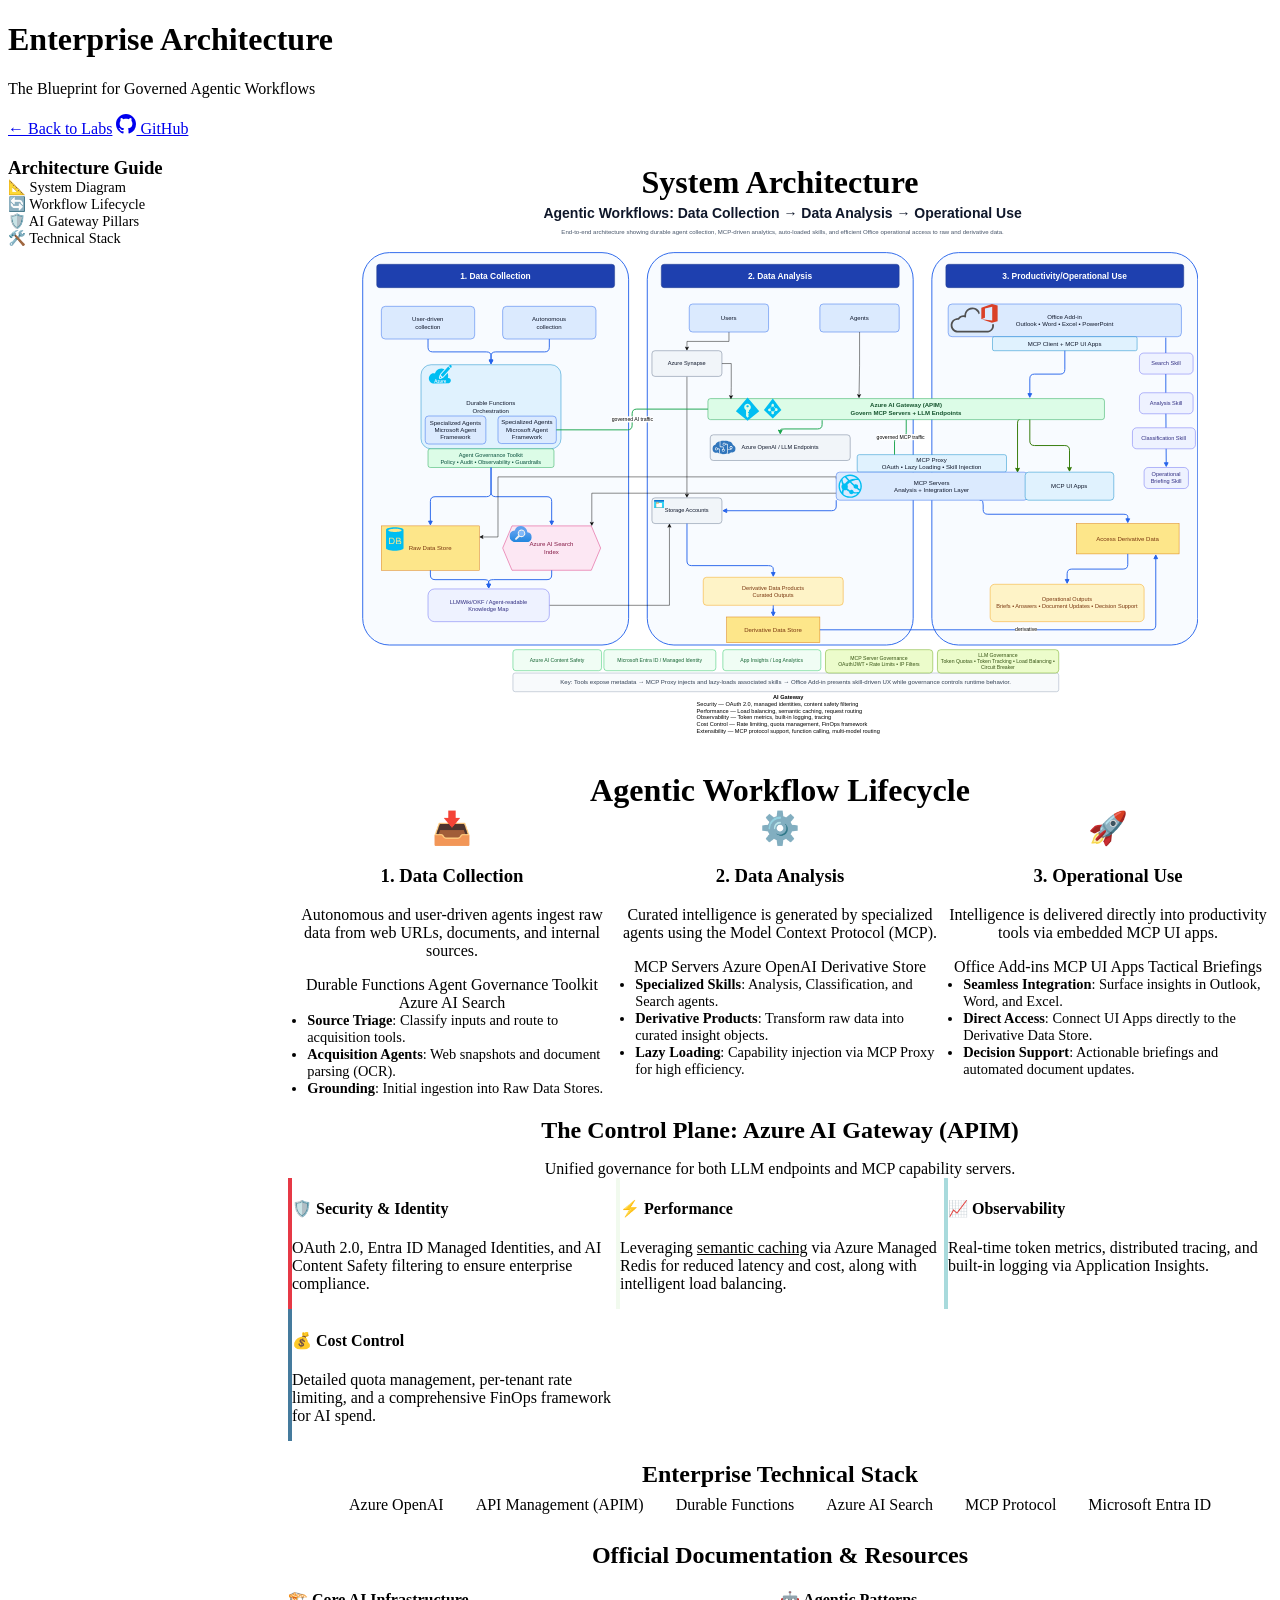
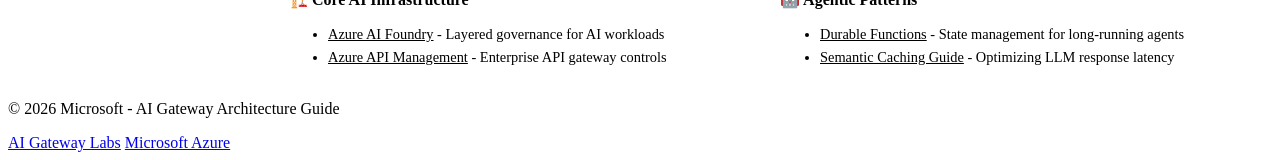
==== docs/architecture.html @ 3f8d79c7 "initial commit" ====
<!DOCTYPE html>
<html lang="en">
<head>
    <meta charset="UTF-8">
    <meta name="viewport" content="width=device-width, initial-scale=1.0">
    <title>Enterprise Architecture - AI Gateway</title>
    <style>
        /* Custom refinements for the architecture page */
        .diagram-container {
            background: white;
            padding: var(--spacing-lg);
            border-radius: var(--border-radius);
            box-shadow: 0 4px 12px var(--shadow);
            margin-bottom: var(--spacing-xl);
            text-align: center;
            border: 1px solid var(--border);
        }
        .diagram-placeholder {
            background: var(--surface);
            border: 2px dashed var(--border);
            border-radius: var(--border-radius);
            padding: 4rem 2rem;
            color: var(--text-secondary);
            font-style: italic;
            margin: var(--spacing-md) 0;
        }
        .pipeline-arrow {
            display: flex;
            align-items: center;
            justify-content: center;
            font-size: 2rem;
            color: var(--primary-color);
            margin: -var(--spacing-sm) 0;
        }
        @media (max-width: 1024px) {
            .pipeline-arrow { display: none; }
        }

        /* Archive Page Specific Styles */
        .arch-nav-link {
            text-decoration: none;
            color: var(--text-secondary);
            font-size: 0.9rem;
            display: block;
            padding: var(--spacing-xs) var(--spacing-sm);
            border-radius: 4px;
            transition: var(--transition);
        }
        .arch-nav-link:hover {
            background: var(--surface-hover);
            color: var(--primary-color);
            padding-left: calc(var(--spacing-sm) + 4px);
        }
        .arch-nav-link.active {
            background: rgba(0, 120, 212, 0.1);
            color: var(--primary-color);
            font-weight: 600;
        }
    </style>
<body>
    <!-- Header -->
    <header class="header">
        <div class="container">
            <div class="header-content">
                <div class="logo">
                    <h1>Enterprise Architecture</h1>
                    <p class="tagline">The Blueprint for Governed Agentic Workflows</p>
                </div>
                <nav class="nav">
                    <a href="index.html" class="btn-github">← Back to Labs</a>
                    <a href="https://github.com/Azure-Samples/AI-Gateway" target="_blank" class="btn-github">
                        <svg height="20" width="20" viewBox="0 0 16 16" fill="currentColor">
                            <path d="M8 0C3.58 0 0 3.58 0 8c0 3.54 2.29 6.53 5.47 7.59.4.07.55-.17.55-.38 0-.19-.01-.82-.01-1.49-2.01.37-2.53-.49-2.69-.94-.09-.23-.48-.94-.82-1.13-.28-.15-.68-.52-.01-.53.63-.01 1.08.58 1.23.82.72 1.21 1.87.87 2.33.66.07-.52.28-.87.51-1.07-1.78-.2-3.64-.89-3.64-3.95 0-.87.31-1.59.82-2.15-.08-.2-.36-1.02.08-2.12 0 0 .67-.21 2.2.82.64-.18 1.32-.27 2-.27.68 0 1.36.09 2 .27 1.53-1.04 2.2-.82 2.2-.82.44 1.1.16 1.92.08 2.12.51.56.82 1.27.82 2.15 0 3.07-1.87 3.75-3.65 3.95.29.25.54.73.54 1.48 0 1.07-.01 1.93-.01 2.2 0 .21.15.46.55.38A8.013 8.013 0 0016 8c0-4.42-3.58-8-8-8z"/>
                        </svg>
                        GitHub
                    </a>
                </nav>
            </div>
        </div>
    </header>

    <main class="main">
        <div class="container" style="display: grid; grid-template-columns: 280px 1fr; gap: var(--spacing-xl);">
            <!-- Sidebar Navigation -->
            <aside class="sidebar">
                <div class="filter-section">
                    <h3 style="margin-bottom: var(--spacing-md); border-bottom: 1px solid var(--border); padding-bottom: var(--spacing-xs);">Architecture Guide</h3>
                    <div class="filter-group" style="gap: var(--spacing-xs);">
                        <a href="#diagram" class="arch-nav-link">📐 System Diagram</a>
                        <a href="#lifecycle" class="arch-nav-link">🔄 Workflow Lifecycle</a>
                        <a href="#gateway" class="arch-nav-link">🛡️ AI Gateway Pillars</a>
                        <a href="#stack" class="arch-nav-link">🛠️ Technical Stack</a>
                    </div>
                </div>
            </aside>

            <!-- Content Area -->
            <section class="content">
                <!-- High-Level Diagram Section -->
                <div id="diagram" class="diagram-section" style="margin-bottom: var(--spacing-xl);">
                    <h2 style="font-size: 2rem; text-align: center; margin-bottom: var(--spacing-lg);">System Architecture</h2>
                    <div class="diagram-container">
                        <img src="agentic_workflows_revised_070126.drawio.svg" alt="Agentic Workflow Architecture" style="max-width: 85%; height: auto; border-radius: var(--border-radius);">
                    </div>
                </div>

            <!-- Architecture Pipeline -->
            <div id="lifecycle" class="architecture-pipeline" style="margin-bottom: var(--spacing-xl);">
                <h2 style="font-size: 2rem; text-align: center; margin-bottom: var(--spacing-lg);">Agentic Workflow Lifecycle</h2>
                <div style="display: grid; grid-template-columns: repeat(auto-fit, minmax(300px, 1fr)); gap: var(--spacing-lg);">
                    <!-- Phase 1 -->
                    <div class="filter-section" style="border-top: 5px solid var(--primary-color); text-align: center; background: white; box-shadow: 0 4px 8px var(--shadow);">
                        <div style="font-size: 2rem; margin-bottom: var(--spacing-sm);">📥</div>
                        <h3 style="color: var(--primary-color)">1. Data Collection</h3>
                        <p class="lab-description">Autonomous and user-driven agents ingest raw data from web URLs, documents, and internal sources.</p>
                        <div class="lab-tags" style="justify-content: center;">
                            <a href="https://learn.microsoft.com/en-us/azure/durable-functions/" target="_blank" class="tag category" style="text-decoration: none; color: inherit;">Durable Functions</a>
                            <span class="tag service">Agent Governance Toolkit</span>
                            <span class="tag service">Azure AI Search</span>
                        </div>
                        <ul style="text-align: left; font-size: 0.9rem; color: var(--text-secondary); margin: var(--spacing-sm) 0; padding-left: 1.2rem;">
                            <li><strong>Source Triage</strong>: Classify inputs and route to acquisition tools.</li>
                            <li><strong>Acquisition Agents</strong>: Web snapshots and document parsing (OCR).</li>
                            <li><strong>Grounding</strong>: Initial ingestion into Raw Data Stores.</li>
                        </ul>
                    </div>
                    <!-- Phase 2 -->
                    <div class="filter-section" style="border-top: 5px solid var(--primary-color); text-align: center; background: white; box-shadow: 0 4px 8px var(--shadow);">
                        <div style="font-size: 2rem; margin-bottom: var(--spacing-sm);">⚙️</div>
                        <h3 style="color: var(--primary-color)">2. Data Analysis</h3>
                        <p class="lab-description">Curated intelligence is generated by specialized agents using the Model Context Protocol (MCP).</p>
                        <div class="lab-tags" style="justify-content: center;">
                            <span class="tag category">MCP Servers</span>
                            <span class="tag service">Azure OpenAI</span>
                            <span class="tag service">Derivative Store</span>
                        </div>
                        <ul style="text-align: left; font-size: 0.9rem; color: var(--text-secondary); margin: var(--spacing-sm) 0; padding-left: 1.2rem;">
                            <li><strong>Specialized Skills</strong>: Analysis, Classification, and Search agents.</li>
                            <li><strong>Derivative Products</strong>: Transform raw data into curated insight objects.</li>
                            <li><strong>Lazy Loading</strong>: Capability injection via MCP Proxy for high efficiency.</li>
                        </ul>
                    </div>
                    <!-- Phase 3 -->
                    <div class="filter-section" style="border-top: 5px solid var(--primary-color); text-align: center; background: white; box-shadow: 0 4px 8px var(--shadow);">
                        <div style="font-size: 2rem; margin-bottom: var(--spacing-sm);">🚀</div>
                        <h3 style="color: var(--primary-color)">3. Operational Use</h3>
                        <p class="lab-description">Intelligence is delivered directly into productivity tools via embedded MCP UI apps.</p>
                        <div class="lab-tags" style="justify-content: center;">
                            <span class="tag category">Office Add-ins</span>
                            <span class="tag service">MCP UI Apps</span>
                            <span class="tag service">Tactical Briefings</span>
                        </div>
                        <ul style="text-align: left; font-size: 0.9rem; color: var(--text-secondary); margin: var(--spacing-sm) 0; padding-left: 1.2rem;">
                            <li><strong>Seamless Integration</strong>: Surface insights in Outlook, Word, and Excel.</li>
                            <li><strong>Direct Access</strong>: Connect UI Apps directly to the Derivative Data Store.</li>
                            <li><strong>Decision Support</strong>: Actionable briefings and automated document updates.</li>
                        </ul>
                    </div>
                </div>
            </div>

            <!-- AI Gateway Pillar Section -->
            <section class="gateway-pillars" style="background: var(--surface); padding: var(--spacing-lg); border-radius: var(--border-radius); margin-bottom: var(--spacing-xl);">
                <h2 style="text-align: center; margin-bottom: var(--spacing-lg);">The Control Plane: Azure AI Gateway (APIM)</h2>
                <p style="text-align: center; color: var(--text-secondary); margin-bottom: var(--spacing-lg);">Unified governance for both LLM endpoints and MCP capability servers.</p>
                
                <div style="display: grid; grid-template-columns: repeat(auto-fit, minmax(250px, 1fr)); gap: var(--spacing-md);">
                    <div class="filter-section" style="background: white; box-shadow: 0 2px 4px var(--shadow); border-left: 4px solid #e63946;">
                        <h4 style="display: flex; align-items: center; gap: 8px;">🛡️ Security & Identity</h4>
                        <p class="lab-description"> OAuth 2.0, Entra ID Managed Identities, and AI Content Safety filtering to ensure enterprise compliance.</p>
                    </div>
                    <div class="filter-section" style="background: white; box-shadow: 0 2px 4px var(--shadow); border-left: 4px solid #f1faee;">
                        <h4 style="display: flex; align-items: center; gap: 8px;">⚡ Performance</h4>
                        <p class="lab-description"> Leveraging <a href="https://learn.microsoft.com/en-us/azure/api-management/llm-semantic-cache-store" target="_blank" style="color: var(--primary-color); text-decoration: underline;">semantic caching</a> via Azure Managed Redis for reduced latency and cost, along with intelligent load balancing.</p>
                    </div>
                    <div class="filter-section" style="background: white; box-shadow: 0 2px 4px var(--shadow); border-left: 4px solid #a8dadc;">
                        <h4 style="display: flex; align-items: center; gap: 8px;">📈 Observability</h4>
                        <p class="lab-description">Real-time token metrics, distributed tracing, and built-in logging via Application Insights.</p>
                    </div>
                    <div class="filter-section" style="background: white; box-shadow: 0 2px 4px var(--shadow); border-left: 4px solid #457b9d;">
                        <h4 style="display: flex; align-items: center; gap: 8px;">💰 Cost Control</h4>
                        <p class="lab-description">Detailed quota management, per-tenant rate limiting, and a comprehensive FinOps framework for AI spend.</p>
                    </div>
                </div>
            </section>

            <!-- Tech Stack -->
            <section class="tech-stack" style="margin-bottom: var(--spacing-xl);">
                <h2 style="text-align: center; margin-bottom: var(--spacing-lg);">Enterprise Technical Stack</h2>
                <div style="display: flex; justify-content: center; flex-wrap: wrap; gap: var(--spacing-md);">
                    <a href="https://azure.microsoft.com/en-us/products/ai-services/openai-service" target="_blank" class="tag service" style="font-size: 1rem; padding: 0.5rem 1rem; text-decoration: none; color: inherit;">Azure OpenAI</a>
                    <a href="https://learn.microsoft.com/en-us/azure/api-management/" target="_blank" class="tag service" style="font-size: 1rem; padding: 0.5rem 1rem; text-decoration: none; color: inherit;">API Management (APIM)</a>
                    <a href="https://learn.microsoft.com/en-us/azure/durable-functions/" target="_blank" class="tag category" style="font-size: 1rem; padding: 0.5rem 1rem; text-decoration: none; color: inherit;">Durable Functions</a>
                    <a href="https://learn.microsoft.com/en-us/azure/search/" target="_blank" class="tag service" style="font-size: 1rem; padding: 0.5rem 1rem; text-decoration: none; color: inherit;">Azure AI Search</a>
                    <span class="tag category" style="font-size: 1rem; padding: 0.5rem 1rem;">MCP Protocol</span>
                    <a href="https://azure.microsoft.com/en-us/products/active-directory" target="_blank" class="tag service" style="font-size: 1rem; padding: 0.5rem 1rem; text-decoration: none; color: inherit;">Microsoft Entra ID</a>
                </div>
            </section>

            <!-- Additional Resources -->
            <section class="resources" style="background: var(--surface); padding: var(--spacing-lg); border-radius: var(--border-radius); margin-bottom: var(--spacing-xl); border: 1px solid var(--border);">
                <h2 style="text-align: center; margin-bottom: var(--spacing-lg);">Official Documentation & Resources</h2>
                <div style="display: grid; grid-template-columns: repeat(auto-fit, minmax(300px, 1fr)); gap: var(--spacing-md);">
                    <div class="filter-section" style="background: white; box-shadow: 0 2px 4px var(--shadow); padding: var(--spacing-sm);">
                        <h4 style="margin-bottom: var(--spacing-xs);">🏗️ Core AI Infrastructure</h4>
                        <ul style="font-size: 0.9rem; color: var(--text-secondary); line-height: 1.6;">
                            <li><a href="https://learn.microsoft.com/en-us/azure/ai-services/ai-foundry" target="_blank" style="color: var(--primary-color);">Azure AI Foundry</a> - Layered governance for AI workloads</li>
                            <li><a href="https://learn.microsoft.com/en-us/azure/api-management/" target="_blank" style="color: var(--primary-color);">Azure API Management</a> - Enterprise API gateway controls</li>
                        </ul>
                    </div>
                    <div class="filter-section" style="background: white; box-shadow: 0 2px 4px var(--shadow); padding: var(--spacing-sm);">
                        <h4 style="margin-bottom: var(--spacing-xs);">🤖 Agentic Patterns</h4>
                        <ul style="font-size: 0.9rem; color: var(--text-secondary); line-height: 1.6;">
                            <li><a href="https://learn.microsoft.com/en-us/azure/durable-functions/" target="_blank" style="color: var(--primary-color);">Durable Functions</a> - State management for long-running agents</li>
                            <li><a href="https://learn.microsoft.com/en-us/azure/api-management/llm-semantic-cache-store" target="_blank" style="color: var(--primary-color);">Semantic Caching Guide</a> - Optimizing LLM response latency</li>
                        </ul>
                    </div>
                </div>
            </section>
        </div>
    </main>

    <footer class="footer">
        <div class="container">
            <p>&copy; 2026 Microsoft - AI Gateway Architecture Guide</p>
            <div class="footer-links">
                <a href="index.html" target="_blank">AI Gateway Labs</a>
                <a href="https://azure.microsoft.com/" target="_blank">Microsoft Azure</a>
            </div>
        </div>
    </footer>
</body>
</html>
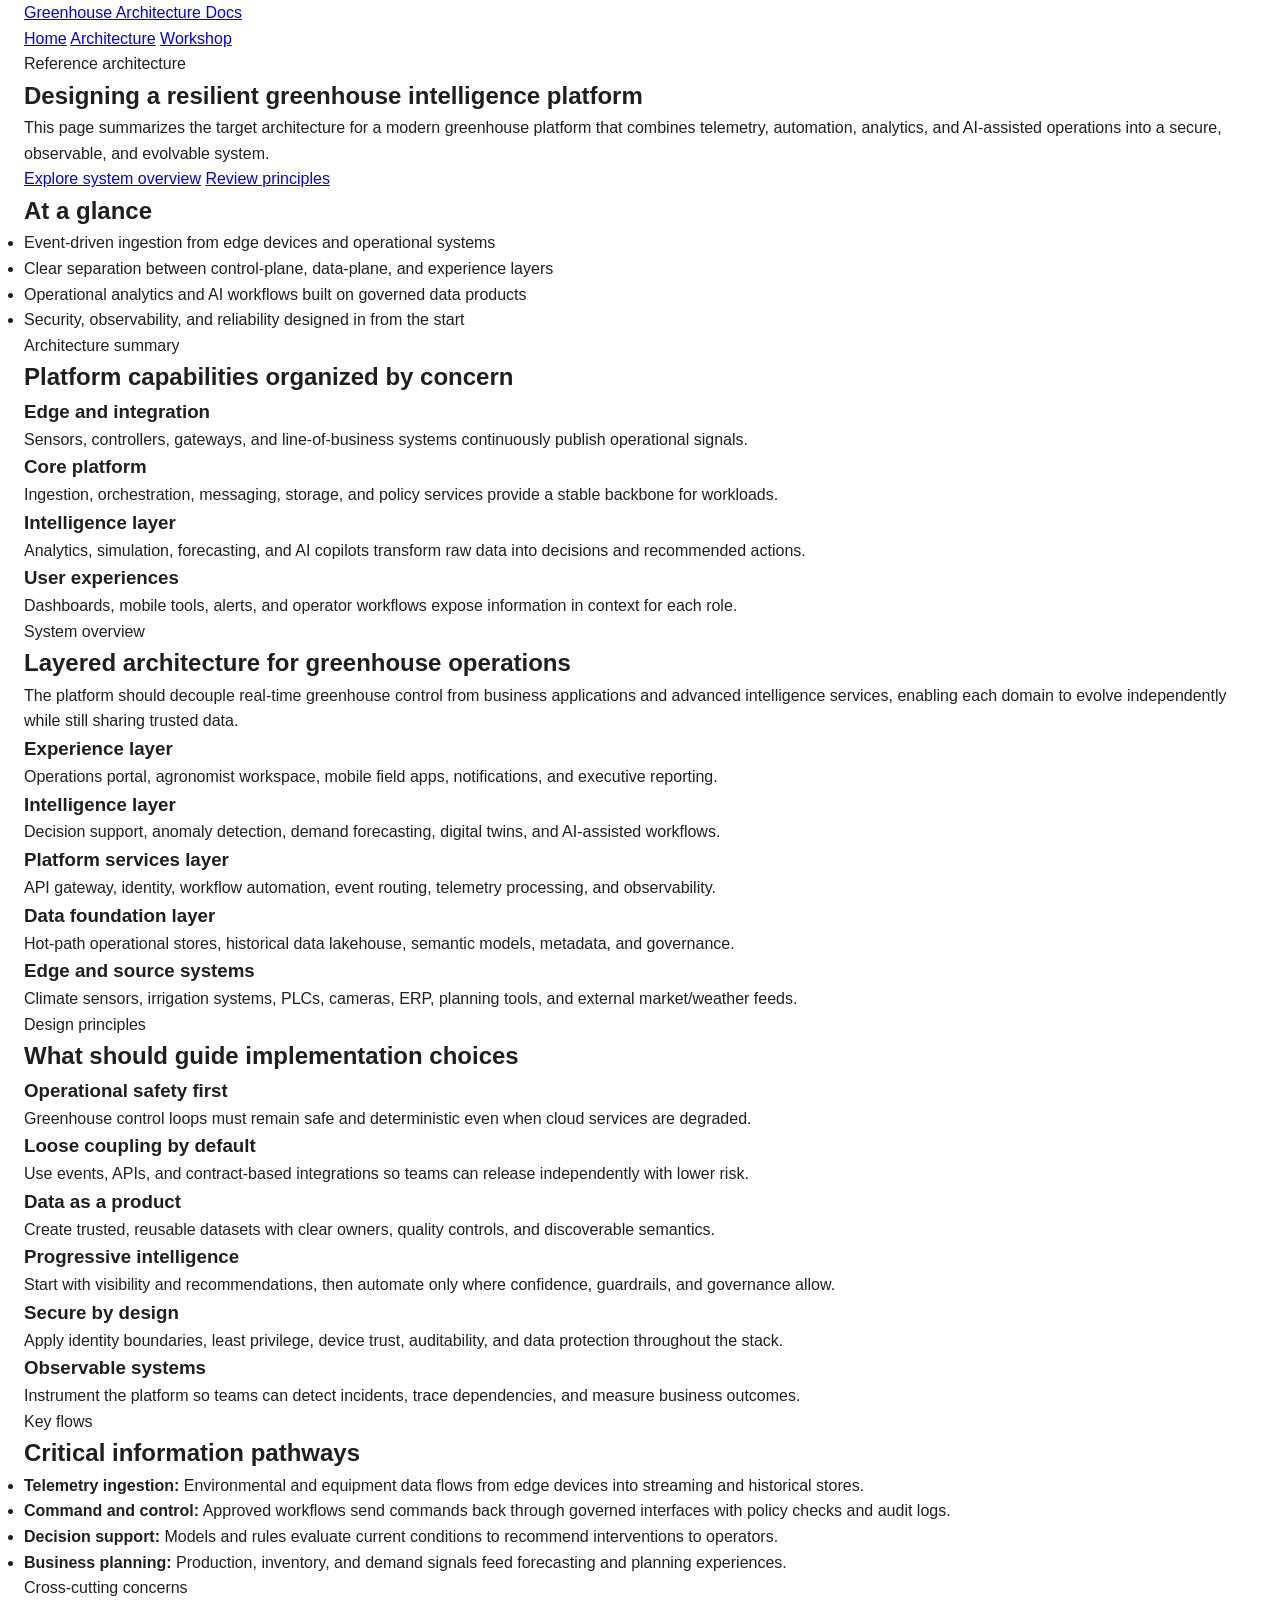
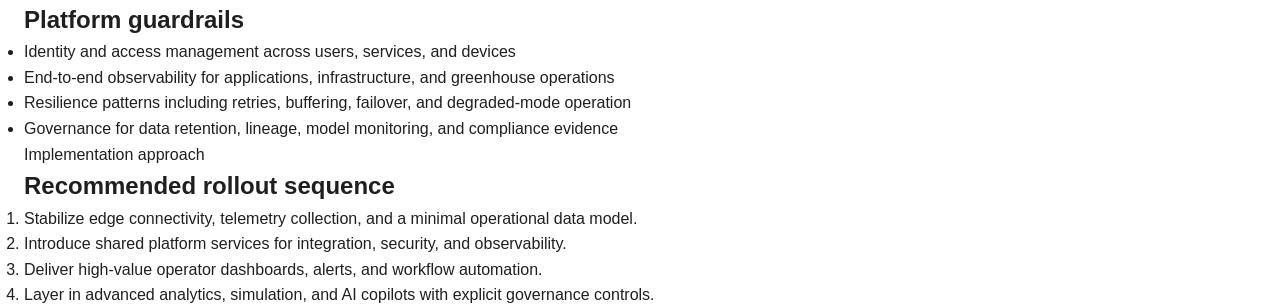
==== commit 71e70912: "Refresh architecture page content and structure" ====
--- a/docs/architecture.html
+++ b/docs/architecture.html
@@ -1,233 +1,193 @@
 <!DOCTYPE html>
 <html lang="en">
 <head>
-    <meta charset="UTF-8">
-    <meta name="viewport" content="width=device-width, initial-scale=1.0">
-    <title>Enterprise Architecture - AI Gateway</title>
-    <style>
-        /* Custom refinements for the architecture page */
-        .diagram-container {
-            background: white;
-            padding: var(--spacing-lg);
-            border-radius: var(--border-radius);
-            box-shadow: 0 4px 12px var(--shadow);
-            margin-bottom: var(--spacing-xl);
-            text-align: center;
-            border: 1px solid var(--border);
-        }
-        .diagram-placeholder {
-            background: var(--surface);
-            border: 2px dashed var(--border);
-            border-radius: var(--border-radius);
-            padding: 4rem 2rem;
-            color: var(--text-secondary);
-            font-style: italic;
-            margin: var(--spacing-md) 0;
-        }
-        .pipeline-arrow {
-            display: flex;
-            align-items: center;
-            justify-content: center;
-            font-size: 2rem;
-            color: var(--primary-color);
-            margin: -var(--spacing-sm) 0;
-        }
-        @media (max-width: 1024px) {
-            .pipeline-arrow { display: none; }
-        }
+  <meta charset="UTF-8" />
+  <meta name="viewport" content="width=device-width, initial-scale=1.0" />
+  <title>Greenhouse Platform Architecture</title>
+  <link rel="stylesheet" href="styles.css" />
+</head>
+<body class="architecture-page">
+  <header class="site-header">
+    <div class="container">
+      <a class="brand" href="index.html">Greenhouse Architecture Docs</a>
+      <nav class="site-nav" aria-label="Primary">
+        <a href="index.html">Home</a>
+        <a href="architecture.html" aria-current="page">Architecture</a>
+        <a href="workshop/0-introduction.html">Workshop</a>
+      </nav>
+    </div>
+  </header>
 
-        /* Archive Page Specific Styles */
-        .arch-nav-link {
-            text-decoration: none;
-            color: var(--text-secondary);
-            font-size: 0.9rem;
-            display: block;
-            padding: var(--spacing-xs) var(--spacing-sm);
-            border-radius: 4px;
-            transition: var(--transition);
-        }
-        .arch-nav-link:hover {
-            background: var(--surface-hover);
-            color: var(--primary-color);
-            padding-left: calc(var(--spacing-sm) + 4px);
-        }
-        .arch-nav-link.active {
-            background: rgba(0, 120, 212, 0.1);
-            color: var(--primary-color);
-            font-weight: 600;
-        }
-    </style>
-<body>
-    <!-- Header -->
-    <header class="header">
-        <div class="container">
-            <div class="header-content">
-                <div class="logo">
-                    <h1>Enterprise Architecture</h1>
-                    <p class="tagline">The Blueprint for Governed Agentic Workflows</p>
-                </div>
-                <nav class="nav">
-                    <a href="index.html" class="btn-github">← Back to Labs</a>
-                    <a href="https://github.com/Azure-Samples/AI-Gateway" target="_blank" class="btn-github">
-                        <svg height="20" width="20" viewBox="0 0 16 16" fill="currentColor">
-                            <path d="M8 0C3.58 0 0 3.58 0 8c0 3.54 2.29 6.53 5.47 7.59.4.07.55-.17.55-.38 0-.19-.01-.82-.01-1.49-2.01.37-2.53-.49-2.69-.94-.09-.23-.48-.94-.82-1.13-.28-.15-.68-.52-.01-.53.63-.01 1.08.58 1.23.82.72 1.21 1.87.87 2.33.66.07-.52.28-.87.51-1.07-1.78-.2-3.64-.89-3.64-3.95 0-.87.31-1.59.82-2.15-.08-.2-.36-1.02.08-2.12 0 0 .67-.21 2.2.82.64-.18 1.32-.27 2-.27.68 0 1.36.09 2 .27 1.53-1.04 2.2-.82 2.2-.82.44 1.1.16 1.92.08 2.12.51.56.82 1.27.82 2.15 0 3.07-1.87 3.75-3.65 3.95.29.25.54.73.54 1.48 0 1.07-.01 1.93-.01 2.2 0 .21.15.46.55.38A8.013 8.013 0 0016 8c0-4.42-3.58-8-8-8z"/>
-                        </svg>
-                        GitHub
-                    </a>
-                </nav>
-            </div>
+  <main>
+    <section class="architecture-hero">
+      <div class="container architecture-hero__grid">
+        <div>
+          <p class="eyebrow">Reference architecture</p>
+          <h1>Designing a resilient greenhouse intelligence platform</h1>
+          <p class="lede">
+            This page summarizes the target architecture for a modern greenhouse platform that combines
+            telemetry, automation, analytics, and AI-assisted operations into a secure, observable,
+            and evolvable system.
+          </p>
+          <div class="hero-actions">
+            <a class="button button--primary" href="#system-overview">Explore system overview</a>
+            <a class="button button--secondary" href="#design-principles">Review principles</a>
+          </div>
         </div>
-    </header>
+        <aside class="architecture-highlight" aria-label="Architecture highlights">
+          <h2>At a glance</h2>
+          <ul>
+            <li>Event-driven ingestion from edge devices and operational systems</li>
+            <li>Clear separation between control-plane, data-plane, and experience layers</li>
+            <li>Operational analytics and AI workflows built on governed data products</li>
+            <li>Security, observability, and reliability designed in from the start</li>
+          </ul>
+        </aside>
+      </div>
+    </section>
 
-    <main class="main">
-        <div class="container" style="display: grid; grid-template-columns: 280px 1fr; gap: var(--spacing-xl);">
-            <!-- Sidebar Navigation -->
-            <aside class="sidebar">
-                <div class="filter-section">
-                    <h3 style="margin-bottom: var(--spacing-md); border-bottom: 1px solid var(--border); padding-bottom: var(--spacing-xs);">Architecture Guide</h3>
-                    <div class="filter-group" style="gap: var(--spacing-xs);">
-                        <a href="#diagram" class="arch-nav-link">📐 System Diagram</a>
-                        <a href="#lifecycle" class="arch-nav-link">🔄 Workflow Lifecycle</a>
-                        <a href="#gateway" class="arch-nav-link">🛡️ AI Gateway Pillars</a>
-                        <a href="#stack" class="arch-nav-link">🛠️ Technical Stack</a>
-                    </div>
-                </div>
-            </aside>
+    <section class="architecture-summary" aria-labelledby="summary-title">
+      <div class="container">
+        <div class="section-heading">
+          <p class="eyebrow">Architecture summary</p>
+          <h2 id="summary-title">Platform capabilities organized by concern</h2>
+        </div>
+        <div class="summary-cards">
+          <article class="summary-card">
+            <h3>Edge and integration</h3>
+            <p>Sensors, controllers, gateways, and line-of-business systems continuously publish operational signals.</p>
+          </article>
+          <article class="summary-card">
+            <h3>Core platform</h3>
+            <p>Ingestion, orchestration, messaging, storage, and policy services provide a stable backbone for workloads.</p>
+          </article>
+          <article class="summary-card">
+            <h3>Intelligence layer</h3>
+            <p>Analytics, simulation, forecasting, and AI copilots transform raw data into decisions and recommended actions.</p>
+          </article>
+          <article class="summary-card">
+            <h3>User experiences</h3>
+            <p>Dashboards, mobile tools, alerts, and operator workflows expose information in context for each role.</p>
+          </article>
+        </div>
+      </div>
+    </section>
 
-            <!-- Content Area -->
-            <section class="content">
-                <!-- High-Level Diagram Section -->
-                <div id="diagram" class="diagram-section" style="margin-bottom: var(--spacing-xl);">
-                    <h2 style="font-size: 2rem; text-align: center; margin-bottom: var(--spacing-lg);">System Architecture</h2>
-                    <div class="diagram-container">
-                        <img src="agentic_workflows_revised_070126.drawio.svg" alt="Agentic Workflow Architecture" style="max-width: 85%; height: auto; border-radius: var(--border-radius);">
-                    </div>
-                </div>
+    <section id="system-overview" class="architecture-section">
+      <div class="container">
+        <div class="section-heading">
+          <p class="eyebrow">System overview</p>
+          <h2>Layered architecture for greenhouse operations</h2>
+          <p>
+            The platform should decouple real-time greenhouse control from business applications and advanced
+            intelligence services, enabling each domain to evolve independently while still sharing trusted data.
+          </p>
+        </div>
+        <div class="architecture-diagram-frame">
+          <div class="diagram-layer-grid">
+            <article class="diagram-layer">
+              <h3>Experience layer</h3>
+              <p>Operations portal, agronomist workspace, mobile field apps, notifications, and executive reporting.</p>
+            </article>
+            <article class="diagram-layer">
+              <h3>Intelligence layer</h3>
+              <p>Decision support, anomaly detection, demand forecasting, digital twins, and AI-assisted workflows.</p>
+            </article>
+            <article class="diagram-layer">
+              <h3>Platform services layer</h3>
+              <p>API gateway, identity, workflow automation, event routing, telemetry processing, and observability.</p>
+            </article>
+            <article class="diagram-layer">
+              <h3>Data foundation layer</h3>
+              <p>Hot-path operational stores, historical data lakehouse, semantic models, metadata, and governance.</p>
+            </article>
+            <article class="diagram-layer">
+              <h3>Edge and source systems</h3>
+              <p>Climate sensors, irrigation systems, PLCs, cameras, ERP, planning tools, and external market/weather feeds.</p>
+            </article>
+          </div>
+        </div>
+      </div>
+    </section>
 
-            <!-- Architecture Pipeline -->
-            <div id="lifecycle" class="architecture-pipeline" style="margin-bottom: var(--spacing-xl);">
-                <h2 style="font-size: 2rem; text-align: center; margin-bottom: var(--spacing-lg);">Agentic Workflow Lifecycle</h2>
-                <div style="display: grid; grid-template-columns: repeat(auto-fit, minmax(300px, 1fr)); gap: var(--spacing-lg);">
-                    <!-- Phase 1 -->
-                    <div class="filter-section" style="border-top: 5px solid var(--primary-color); text-align: center; background: white; box-shadow: 0 4px 8px var(--shadow);">
-                        <div style="font-size: 2rem; margin-bottom: var(--spacing-sm);">📥</div>
-                        <h3 style="color: var(--primary-color)">1. Data Collection</h3>
-                        <p class="lab-description">Autonomous and user-driven agents ingest raw data from web URLs, documents, and internal sources.</p>
-                        <div class="lab-tags" style="justify-content: center;">
-                            <a href="https://learn.microsoft.com/en-us/azure/durable-functions/" target="_blank" class="tag category" style="text-decoration: none; color: inherit;">Durable Functions</a>
-                            <span class="tag service">Agent Governance Toolkit</span>
-                            <span class="tag service">Azure AI Search</span>
-                        </div>
-                        <ul style="text-align: left; font-size: 0.9rem; color: var(--text-secondary); margin: var(--spacing-sm) 0; padding-left: 1.2rem;">
-                            <li><strong>Source Triage</strong>: Classify inputs and route to acquisition tools.</li>
-                            <li><strong>Acquisition Agents</strong>: Web snapshots and document parsing (OCR).</li>
-                            <li><strong>Grounding</strong>: Initial ingestion into Raw Data Stores.</li>
-                        </ul>
-                    </div>
-                    <!-- Phase 2 -->
-                    <div class="filter-section" style="border-top: 5px solid var(--primary-color); text-align: center; background: white; box-shadow: 0 4px 8px var(--shadow);">
-                        <div style="font-size: 2rem; margin-bottom: var(--spacing-sm);">⚙️</div>
-                        <h3 style="color: var(--primary-color)">2. Data Analysis</h3>
-                        <p class="lab-description">Curated intelligence is generated by specialized agents using the Model Context Protocol (MCP).</p>
-                        <div class="lab-tags" style="justify-content: center;">
-                            <span class="tag category">MCP Servers</span>
-                            <span class="tag service">Azure OpenAI</span>
-                            <span class="tag service">Derivative Store</span>
-                        </div>
-                        <ul style="text-align: left; font-size: 0.9rem; color: var(--text-secondary); margin: var(--spacing-sm) 0; padding-left: 1.2rem;">
-                            <li><strong>Specialized Skills</strong>: Analysis, Classification, and Search agents.</li>
-                            <li><strong>Derivative Products</strong>: Transform raw data into curated insight objects.</li>
-                            <li><strong>Lazy Loading</strong>: Capability injection via MCP Proxy for high efficiency.</li>
-                        </ul>
-                    </div>
-                    <!-- Phase 3 -->
-                    <div class="filter-section" style="border-top: 5px solid var(--primary-color); text-align: center; background: white; box-shadow: 0 4px 8px var(--shadow);">
-                        <div style="font-size: 2rem; margin-bottom: var(--spacing-sm);">🚀</div>
-                        <h3 style="color: var(--primary-color)">3. Operational Use</h3>
-                        <p class="lab-description">Intelligence is delivered directly into productivity tools via embedded MCP UI apps.</p>
-                        <div class="lab-tags" style="justify-content: center;">
-                            <span class="tag category">Office Add-ins</span>
-                            <span class="tag service">MCP UI Apps</span>
-                            <span class="tag service">Tactical Briefings</span>
-                        </div>
-                        <ul style="text-align: left; font-size: 0.9rem; color: var(--text-secondary); margin: var(--spacing-sm) 0; padding-left: 1.2rem;">
-                            <li><strong>Seamless Integration</strong>: Surface insights in Outlook, Word, and Excel.</li>
-                            <li><strong>Direct Access</strong>: Connect UI Apps directly to the Derivative Data Store.</li>
-                            <li><strong>Decision Support</strong>: Actionable briefings and automated document updates.</li>
-                        </ul>
-                    </div>
-                </div>
-            </div>
+    <section id="design-principles" class="architecture-section architecture-section--alt">
+      <div class="container">
+        <div class="section-heading">
+          <p class="eyebrow">Design principles</p>
+          <h2>What should guide implementation choices</h2>
+        </div>
+        <div class="principles-grid">
+          <article class="principle-card">
+            <h3>Operational safety first</h3>
+            <p>Greenhouse control loops must remain safe and deterministic even when cloud services are degraded.</p>
+          </article>
+          <article class="principle-card">
+            <h3>Loose coupling by default</h3>
+            <p>Use events, APIs, and contract-based integrations so teams can release independently with lower risk.</p>
+          </article>
+          <article class="principle-card">
+            <h3>Data as a product</h3>
+            <p>Create trusted, reusable datasets with clear owners, quality controls, and discoverable semantics.</p>
+          </article>
+          <article class="principle-card">
+            <h3>Progressive intelligence</h3>
+            <p>Start with visibility and recommendations, then automate only where confidence, guardrails, and governance allow.</p>
+          </article>
+          <article class="principle-card">
+            <h3>Secure by design</h3>
+            <p>Apply identity boundaries, least privilege, device trust, auditability, and data protection throughout the stack.</p>
+          </article>
+          <article class="principle-card">
+            <h3>Observable systems</h3>
+            <p>Instrument the platform so teams can detect incidents, trace dependencies, and measure business outcomes.</p>
+          </article>
+        </div>
+      </div>
+    </section>
 
-            <!-- AI Gateway Pillar Section -->
-            <section class="gateway-pillars" style="background: var(--surface); padding: var(--spacing-lg); border-radius: var(--border-radius); margin-bottom: var(--spacing-xl);">
-                <h2 style="text-align: center; margin-bottom: var(--spacing-lg);">The Control Plane: Azure AI Gateway (APIM)</h2>
-                <p style="text-align: center; color: var(--text-secondary); margin-bottom: var(--spacing-lg);">Unified governance for both LLM endpoints and MCP capability servers.</p>
-                
-                <div style="display: grid; grid-template-columns: repeat(auto-fit, minmax(250px, 1fr)); gap: var(--spacing-md);">
-                    <div class="filter-section" style="background: white; box-shadow: 0 2px 4px var(--shadow); border-left: 4px solid #e63946;">
-                        <h4 style="display: flex; align-items: center; gap: 8px;">🛡️ Security & Identity</h4>
-                        <p class="lab-description"> OAuth 2.0, Entra ID Managed Identities, and AI Content Safety filtering to ensure enterprise compliance.</p>
-                    </div>
-                    <div class="filter-section" style="background: white; box-shadow: 0 2px 4px var(--shadow); border-left: 4px solid #f1faee;">
-                        <h4 style="display: flex; align-items: center; gap: 8px;">⚡ Performance</h4>
-                        <p class="lab-description"> Leveraging <a href="https://learn.microsoft.com/en-us/azure/api-management/llm-semantic-cache-store" target="_blank" style="color: var(--primary-color); text-decoration: underline;">semantic caching</a> via Azure Managed Redis for reduced latency and cost, along with intelligent load balancing.</p>
-                    </div>
-                    <div class="filter-section" style="background: white; box-shadow: 0 2px 4px var(--shadow); border-left: 4px solid #a8dadc;">
-                        <h4 style="display: flex; align-items: center; gap: 8px;">📈 Observability</h4>
-                        <p class="lab-description">Real-time token metrics, distributed tracing, and built-in logging via Application Insights.</p>
-                    </div>
-                    <div class="filter-section" style="background: white; box-shadow: 0 2px 4px var(--shadow); border-left: 4px solid #457b9d;">
-                        <h4 style="display: flex; align-items: center; gap: 8px;">💰 Cost Control</h4>
-                        <p class="lab-description">Detailed quota management, per-tenant rate limiting, and a comprehensive FinOps framework for AI spend.</p>
-                    </div>
-                </div>
-            </section>
+    <section class="architecture-section">
+      <div class="container two-column-layout">
+        <div>
+          <div class="section-heading">
+            <p class="eyebrow">Key flows</p>
+            <h2>Critical information pathways</h2>
+          </div>
+          <ul class="feature-list">
+            <li><strong>Telemetry ingestion:</strong> Environmental and equipment data flows from edge devices into streaming and historical stores.</li>
+            <li><strong>Command and control:</strong> Approved workflows send commands back through governed interfaces with policy checks and audit logs.</li>
+            <li><strong>Decision support:</strong> Models and rules evaluate current conditions to recommend interventions to operators.</li>
+            <li><strong>Business planning:</strong> Production, inventory, and demand signals feed forecasting and planning experiences.</li>
+          </ul>
+        </div>
+        <div>
+          <div class="section-heading">
+            <p class="eyebrow">Cross-cutting concerns</p>
+            <h2>Platform guardrails</h2>
+          </div>
+          <ul class="feature-list">
+            <li>Identity and access management across users, services, and devices</li>
+            <li>End-to-end observability for applications, infrastructure, and greenhouse operations</li>
+            <li>Resilience patterns including retries, buffering, failover, and degraded-mode operation</li>
+            <li>Governance for data retention, lineage, model monitoring, and compliance evidence</li>
+          </ul>
+        </div>
+      </div>
+    </section>
 
-            <!-- Tech Stack -->
-            <section class="tech-stack" style="margin-bottom: var(--spacing-xl);">
-                <h2 style="text-align: center; margin-bottom: var(--spacing-lg);">Enterprise Technical Stack</h2>
-                <div style="display: flex; justify-content: center; flex-wrap: wrap; gap: var(--spacing-md);">
-                    <a href="https://azure.microsoft.com/en-us/products/ai-services/openai-service" target="_blank" class="tag service" style="font-size: 1rem; padding: 0.5rem 1rem; text-decoration: none; color: inherit;">Azure OpenAI</a>
-                    <a href="https://learn.microsoft.com/en-us/azure/api-management/" target="_blank" class="tag service" style="font-size: 1rem; padding: 0.5rem 1rem; text-decoration: none; color: inherit;">API Management (APIM)</a>
-                    <a href="https://learn.microsoft.com/en-us/azure/durable-functions/" target="_blank" class="tag category" style="font-size: 1rem; padding: 0.5rem 1rem; text-decoration: none; color: inherit;">Durable Functions</a>
-                    <a href="https://learn.microsoft.com/en-us/azure/search/" target="_blank" class="tag service" style="font-size: 1rem; padding: 0.5rem 1rem; text-decoration: none; color: inherit;">Azure AI Search</a>
-                    <span class="tag category" style="font-size: 1rem; padding: 0.5rem 1rem;">MCP Protocol</span>
-                    <a href="https://azure.microsoft.com/en-us/products/active-directory" target="_blank" class="tag service" style="font-size: 1rem; padding: 0.5rem 1rem; text-decoration: none; color: inherit;">Microsoft Entra ID</a>
-                </div>
-            </section>
-
-            <!-- Additional Resources -->
-            <section class="resources" style="background: var(--surface); padding: var(--spacing-lg); border-radius: var(--border-radius); margin-bottom: var(--spacing-xl); border: 1px solid var(--border);">
-                <h2 style="text-align: center; margin-bottom: var(--spacing-lg);">Official Documentation & Resources</h2>
-                <div style="display: grid; grid-template-columns: repeat(auto-fit, minmax(300px, 1fr)); gap: var(--spacing-md);">
-                    <div class="filter-section" style="background: white; box-shadow: 0 2px 4px var(--shadow); padding: var(--spacing-sm);">
-                        <h4 style="margin-bottom: var(--spacing-xs);">🏗️ Core AI Infrastructure</h4>
-                        <ul style="font-size: 0.9rem; color: var(--text-secondary); line-height: 1.6;">
-                            <li><a href="https://learn.microsoft.com/en-us/azure/ai-services/ai-foundry" target="_blank" style="color: var(--primary-color);">Azure AI Foundry</a> - Layered governance for AI workloads</li>
-                            <li><a href="https://learn.microsoft.com/en-us/azure/api-management/" target="_blank" style="color: var(--primary-color);">Azure API Management</a> - Enterprise API gateway controls</li>
-                        </ul>
-                    </div>
-                    <div class="filter-section" style="background: white; box-shadow: 0 2px 4px var(--shadow); padding: var(--spacing-sm);">
-                        <h4 style="margin-bottom: var(--spacing-xs);">🤖 Agentic Patterns</h4>
-                        <ul style="font-size: 0.9rem; color: var(--text-secondary); line-height: 1.6;">
-                            <li><a href="https://learn.microsoft.com/en-us/azure/durable-functions/" target="_blank" style="color: var(--primary-color);">Durable Functions</a> - State management for long-running agents</li>
-                            <li><a href="https://learn.microsoft.com/en-us/azure/api-management/llm-semantic-cache-store" target="_blank" style="color: var(--primary-color);">Semantic Caching Guide</a> - Optimizing LLM response latency</li>
-                        </ul>
-                    </div>
-                </div>
-            </section>
+    <section class="architecture-section architecture-callout">
+      <div class="container">
+        <div class="section-heading">
+          <p class="eyebrow">Implementation approach</p>
+          <h2>Recommended rollout sequence</h2>
         </div>
-    </main>
-
-    <footer class="footer">
-        <div class="container">
-            <p>&copy; 2026 Microsoft - AI Gateway Architecture Guide</p>
-            <div class="footer-links">
-                <a href="index.html" target="_blank">AI Gateway Labs</a>
-                <a href="https://azure.microsoft.com/" target="_blank">Microsoft Azure</a>
-            </div>
-        </div>
-    </footer>
+        <ol class="roadmap-list">
+          <li>Stabilize edge connectivity, telemetry collection, and a minimal operational data model.</li>
+          <li>Introduce shared platform services for integration, security, and observability.</li>
+          <li>Deliver high-value operator dashboards, alerts, and workflow automation.</li>
+          <li>Layer in advanced analytics, simulation, and AI copilots with explicit governance controls.</li>
+        </ol>
+      </div>
+    </section>
+  </main>
 </body>
 </html>
--- a/docs/styles.css
+++ b/docs/styles.css
@@ -0,0 +1,547 @@
+:root {
+    --primary-color: #0078d4;
+    --primary-dark: #005a9e;
+    --secondary-color: #50e6ff;
+    --background: #ffffff;
+    --surface: #f5f5f5;
+    --surface-hover: #e5e5e5;
+    --text-primary: #1f1f1f;
+    --text-secondary: #605e5c;
+    --border: #e1dfdd;
+    --shadow: rgba(0, 0, 0, 0.1);
+    --shadow-hover: rgba(0, 0, 0, 0.15);
+    --success: #107c10;
+    --spacing-xs: 0.5rem;
+    --spacing-sm: 1rem;
+    --spacing-md: 1.5rem;
+    --spacing-lg: 2rem;
+    --spacing-xl: 3rem;
+    --border-radius: 8px;
+    --transition: all 0.3s ease;
+}
+
+* {
+    margin: 0;
+    padding: 0;
+    box-sizing: border-box;
+}
+
+body {
+    font-family: -apple-system, BlinkMacSystemFont, 'Segoe UI', 'Roboto', 'Helvetica', 'Arial', sans-serif;
+    color: var(--text-primary);
+    background-color: var(--background);
+    line-height: 1.6;
+}
+
+/* Header */
+.header {
+    background: linear-gradient(135deg, var(--primary-color), var(--primary-dark));
+    color: white;
+    padding: var(--spacing-lg) 0;
+    box-shadow: 0 2px 8px var(--shadow);
+}
+
+.container {
+    max-width: 1400px;
+    margin: 0 auto;
+    padding: 0 var(--spacing-md);
+}
+
+.header-content {
+    display: flex;
+    justify-content: space-between;
+    align-items: center;
+    flex-wrap: wrap;
+    gap: var(--spacing-md);
+}
+
+.logo h1 {
+    font-size: 2rem;
+    font-weight: 600;
+    margin-bottom: var(--spacing-xs);
+}
+
+.tagline {
+    font-size: 1rem;
+    opacity: 0.9;
+}
+
+.btn-github {
+    display: inline-flex;
+    align-items: center;
+    gap: var(--spacing-xs);
+    padding: var(--spacing-sm) var(--spacing-md);
+    background: rgba(255, 255, 255, 0.1);
+    color: white;
+    text-decoration: none;
+    border-radius: var(--border-radius);
+    border: 1px solid rgba(255, 255, 255, 0.3);
+    transition: var(--transition);
+    font-weight: 500;
+}
+
+.btn-github:hover {
+    background: rgba(255, 255, 255, 0.2);
+    transform: translateY(-2px);
+}
+
+/* Main Layout */
+.main {
+    padding: var(--spacing-xl) 0;
+}
+
+.main .container {
+    display: grid;
+    grid-template-columns: 280px 1fr;
+    gap: var(--spacing-xl);
+}
+
+/* Sidebar */
+.sidebar {
+    position: sticky;
+    top: var(--spacing-md);
+    height: fit-content;
+}
+
+.filter-section {
+    background: var(--surface);
+    padding: var(--spacing-md);
+    border-radius: var(--border-radius);
+    margin-bottom: var(--spacing-md);
+}
+
+.filter-section h3 {
+    font-size: 1rem;
+    margin-bottom: var(--spacing-sm);
+    color: var(--text-primary);
+}
+
+.filter-group {
+    display: flex;
+    flex-direction: column;
+    gap: var(--spacing-xs);
+}
+
+.filter-item {
+    display: flex;
+    align-items: center;
+    gap: var(--spacing-xs);
+    padding: var(--spacing-xs);
+    cursor: pointer;
+    border-radius: 4px;
+    transition: var(--transition);
+}
+
+.filter-item:hover {
+    background: var(--surface-hover);
+}
+
+.filter-item input[type="checkbox"] {
+    cursor: pointer;
+    width: 18px;
+    height: 18px;
+}
+
+.filter-item label {
+    cursor: pointer;
+    flex: 1;
+    font-size: 0.9rem;
+    color: var(--text-secondary);
+}
+
+.btn-clear {
+    width: 100%;
+    padding: var(--spacing-sm);
+    background: var(--primary-color);
+    color: white;
+    border: none;
+    border-radius: var(--border-radius);
+    cursor: pointer;
+    font-weight: 500;
+    transition: var(--transition);
+}
+
+.btn-clear:hover {
+    background: var(--primary-dark);
+}
+
+/* Content */
+.content {
+    min-width: 0;
+}
+
+.content-header {
+    display: flex;
+    justify-content: space-between;
+    align-items: flex-start;
+    margin-bottom: var(--spacing-lg);
+    flex-wrap: wrap;
+    gap: var(--spacing-md);
+}
+
+.content-header h2 {
+    font-size: 1.75rem;
+    color: var(--text-primary);
+}
+
+.search-box input {
+    padding: var(--spacing-sm) var(--spacing-md);
+    border: 1px solid var(--border);
+    border-radius: var(--border-radius);
+    font-size: 1rem;
+    width: 300px;
+    transition: var(--transition);
+}
+
+.search-box input:focus {
+    outline: none;
+    border-color: var(--primary-color);
+    box-shadow: 0 0 0 3px rgba(0, 120, 212, 0.1);
+}
+
+.sort-box {
+    display: flex;
+    align-items: center;
+    gap: var(--spacing-sm);
+}
+
+.sort-box label {
+    font-size: 0.95rem;
+    font-weight: 500;
+    color: var(--text-secondary);
+}
+
+.sort-box select {
+    padding: var(--spacing-sm) var(--spacing-md);
+    border: 1px solid var(--border);
+    border-radius: var(--border-radius);
+    font-size: 1rem;
+    background-color: white;
+    cursor: pointer;
+    min-width: 150px;
+    transition: var(--transition);
+}
+
+.sort-box select:hover {
+    border-color: var(--primary-color);
+}
+
+.sort-box select:focus {
+    outline: none;
+    border-color: var(--primary-color);
+    box-shadow: 0 0 0 3px rgba(0, 120, 212, 0.1);
+}
+
+.lab-count {
+    margin-bottom: var(--spacing-md);
+    color: var(--text-secondary);
+    font-size: 0.95rem;
+}
+
+/* Labs Grid */
+.labs-grid {
+    display: grid;
+    grid-template-columns: repeat(auto-fill, minmax(380px, 1fr));
+    gap: var(--spacing-lg);
+}
+
+.lab-card {
+    background: white;
+    border-radius: var(--border-radius);
+    overflow: hidden;
+    box-shadow: 0 2px 8px var(--shadow);
+    transition: var(--transition);
+    cursor: pointer;
+    display: flex;
+    flex-direction: column;
+}
+
+.lab-card:hover {
+    transform: translateY(-4px);
+    box-shadow: 0 8px 16px var(--shadow-hover);
+}
+
+.lab-image {
+    width: 100%;
+    height: 220px;
+    object-fit: cover;
+    background: var(--surface);
+}
+
+.lab-content {
+    padding: var(--spacing-md);
+    flex: 1;
+    display: flex;
+    flex-direction: column;
+}
+
+.lab-title {
+    font-size: 1.25rem;
+    font-weight: 600;
+    margin-bottom: var(--spacing-sm);
+    color: var(--text-primary);
+}
+
+.lab-description {
+    color: var(--text-secondary);
+    margin-bottom: var(--spacing-md);
+    flex: 1;
+    font-size: 0.95rem;
+    line-height: 1.5;
+}
+
+.lab-tags {
+    display: flex;
+    flex-wrap: wrap;
+    gap: var(--spacing-xs);
+    margin-bottom: var(--spacing-md);
+}
+
+.tag {
+    display: inline-block;
+    padding: 0.25rem 0.75rem;
+    background: var(--surface);
+    color: var(--text-secondary);
+    border-radius: 20px;
+    font-size: 0.85rem;
+    font-weight: 500;
+}
+
+.tag.category {
+    background: rgba(0, 120, 212, 0.1);
+    color: var(--primary-color);
+}
+
+.tag.service {
+    background: rgba(16, 124, 16, 0.1);
+    color: var(--success);
+}
+
+.lab-footer {
+    display: flex;
+    justify-content: space-between;
+    align-items: center;
+    padding-top: var(--spacing-sm);
+    border-top: 1px solid var(--border);
+    font-size: 0.85rem;
+    color: var(--text-secondary);
+}
+
+.lab-authors {
+    display: flex;
+    gap: var(--spacing-xs);
+    flex-wrap: wrap;
+}
+
+.author-link {
+    color: var(--primary-color);
+    text-decoration: none;
+    font-weight: 500;
+}
+
+.author-link:hover {
+    text-decoration: underline;
+}
+
+/* Modal */
+.modal {
+    display: none;
+    position: fixed;
+    z-index: 1000;
+    left: 0;
+    top: 0;
+    width: 100%;
+    height: 100%;
+    background-color: rgba(0, 0, 0, 0.6);
+    overflow: auto;
+    padding: var(--spacing-xl) var(--spacing-lg);
+}
+
+.modal-content {
+    background-color: white;
+    margin: var(--spacing-xl) auto;
+    padding: 0;
+    border-radius: var(--border-radius);
+    max-width: 900px;
+    box-shadow: 0 8px 32px rgba(0, 0, 0, 0.4);
+    border: 5px solid transparent;
+    position: relative;
+}
+
+.modal-close {
+    position: absolute;
+    right: var(--spacing-md);
+    top: var(--spacing-md);
+    font-size: 2rem;
+    font-weight: bold;
+    color: var(--text-secondary);
+    cursor: pointer;
+    z-index: 1;
+    width: 40px;
+    height: 40px;
+    display: flex;
+    align-items: center;
+    justify-content: center;
+    border-radius: 50%;
+    transition: var(--transition);
+}
+
+.modal-close:hover {
+    background: var(--surface);
+    color: var(--text-primary);
+}
+
+.modal-body {
+    padding: var(--spacing-xl);
+    padding-top: calc(var(--spacing-xl) + 40px);
+}
+
+.modal-image {
+    width: 100%;
+    height: auto;
+    margin-bottom: var(--spacing-lg);
+    border-radius: var(--border-radius);
+    box-shadow: 0 2px 8px var(--shadow);
+}
+
+.modal-title {
+    font-size: 2rem;
+    margin-bottom: var(--spacing-md);
+    color: var(--text-primary);
+}
+
+.modal-meta {
+    display: flex;
+    gap: var(--spacing-lg);
+    margin-bottom: var(--spacing-lg);
+    padding-bottom: var(--spacing-md);
+    border-bottom: 1px solid var(--border);
+    flex-wrap: wrap;
+}
+
+.modal-meta-item h4 {
+    font-size: 0.85rem;
+    color: var(--text-secondary);
+    margin-bottom: var(--spacing-xs);
+    text-transform: uppercase;
+    letter-spacing: 0.5px;
+}
+
+.modal-description {
+    color: var(--text-primary);
+    line-height: 1.8;
+    margin-bottom: var(--spacing-lg);
+}
+
+.modal-actions {
+    display: flex;
+    gap: var(--spacing-md);
+    margin-top: var(--spacing-lg);
+}
+
+.btn-primary {
+    display: inline-flex;
+    align-items: center;
+    gap: var(--spacing-xs);
+    padding: var(--spacing-sm) var(--spacing-lg);
+    background: var(--primary-color);
+    color: white;
+    text-decoration: none;
+    border-radius: var(--border-radius);
+    font-weight: 500;
+    transition: var(--transition);
+}
+
+.btn-primary:hover {
+    background: var(--primary-dark);
+    transform: translateY(-2px);
+}
+
+/* No Results */
+.no-results {
+    text-align: center;
+    padding: var(--spacing-xl);
+    color: var(--text-secondary);
+    font-size: 1.1rem;
+}
+
+/* Footer */
+.footer {
+    background: var(--text-primary);
+    color: white;
+    padding: var(--spacing-lg) 0;
+    margin-top: var(--spacing-xl);
+}
+
+.footer .container {
+    display: flex;
+    justify-content: space-between;
+    align-items: center;
+    flex-wrap: wrap;
+    gap: var(--spacing-md);
+}
+
+.footer-links {
+    display: flex;
+    gap: var(--spacing-lg);
+}
+
+.footer-links a {
+    color: white;
+    text-decoration: none;
+    opacity: 0.8;
+    transition: var(--transition);
+}
+
+.footer-links a:hover {
+    opacity: 1;
+}
+
+/* Responsive */
+@media (max-width: 1024px) {
+    .main .container {
+        grid-template-columns: 1fr;
+    }
+
+    .sidebar {
+        position: static;
+        display: grid;
+        grid-template-columns: repeat(auto-fit, minmax(250px, 1fr));
+        gap: var(--spacing-md);
+    }
+
+    .btn-clear {
+        grid-column: 1 / -1;
+    }
+}
+
+@media (max-width: 768px) {
+    .labs-grid {
+        grid-template-columns: 1fr;
+    }
+
+    .header-content {
+        flex-direction: column;
+        align-items: flex-start;
+    }
+
+    .search-box input {
+        width: 100%;
+    }
+
+    .content-header {
+        flex-direction: column;
+        align-items: flex-start;
+    }
+
+    .modal-content {
+        margin: 0;
+        border-radius: 0;
+        max-width: 100%;
+        height: 100%;
+    }
+
+    .modal-body {
+        padding: var(--spacing-md);
+    }
+}
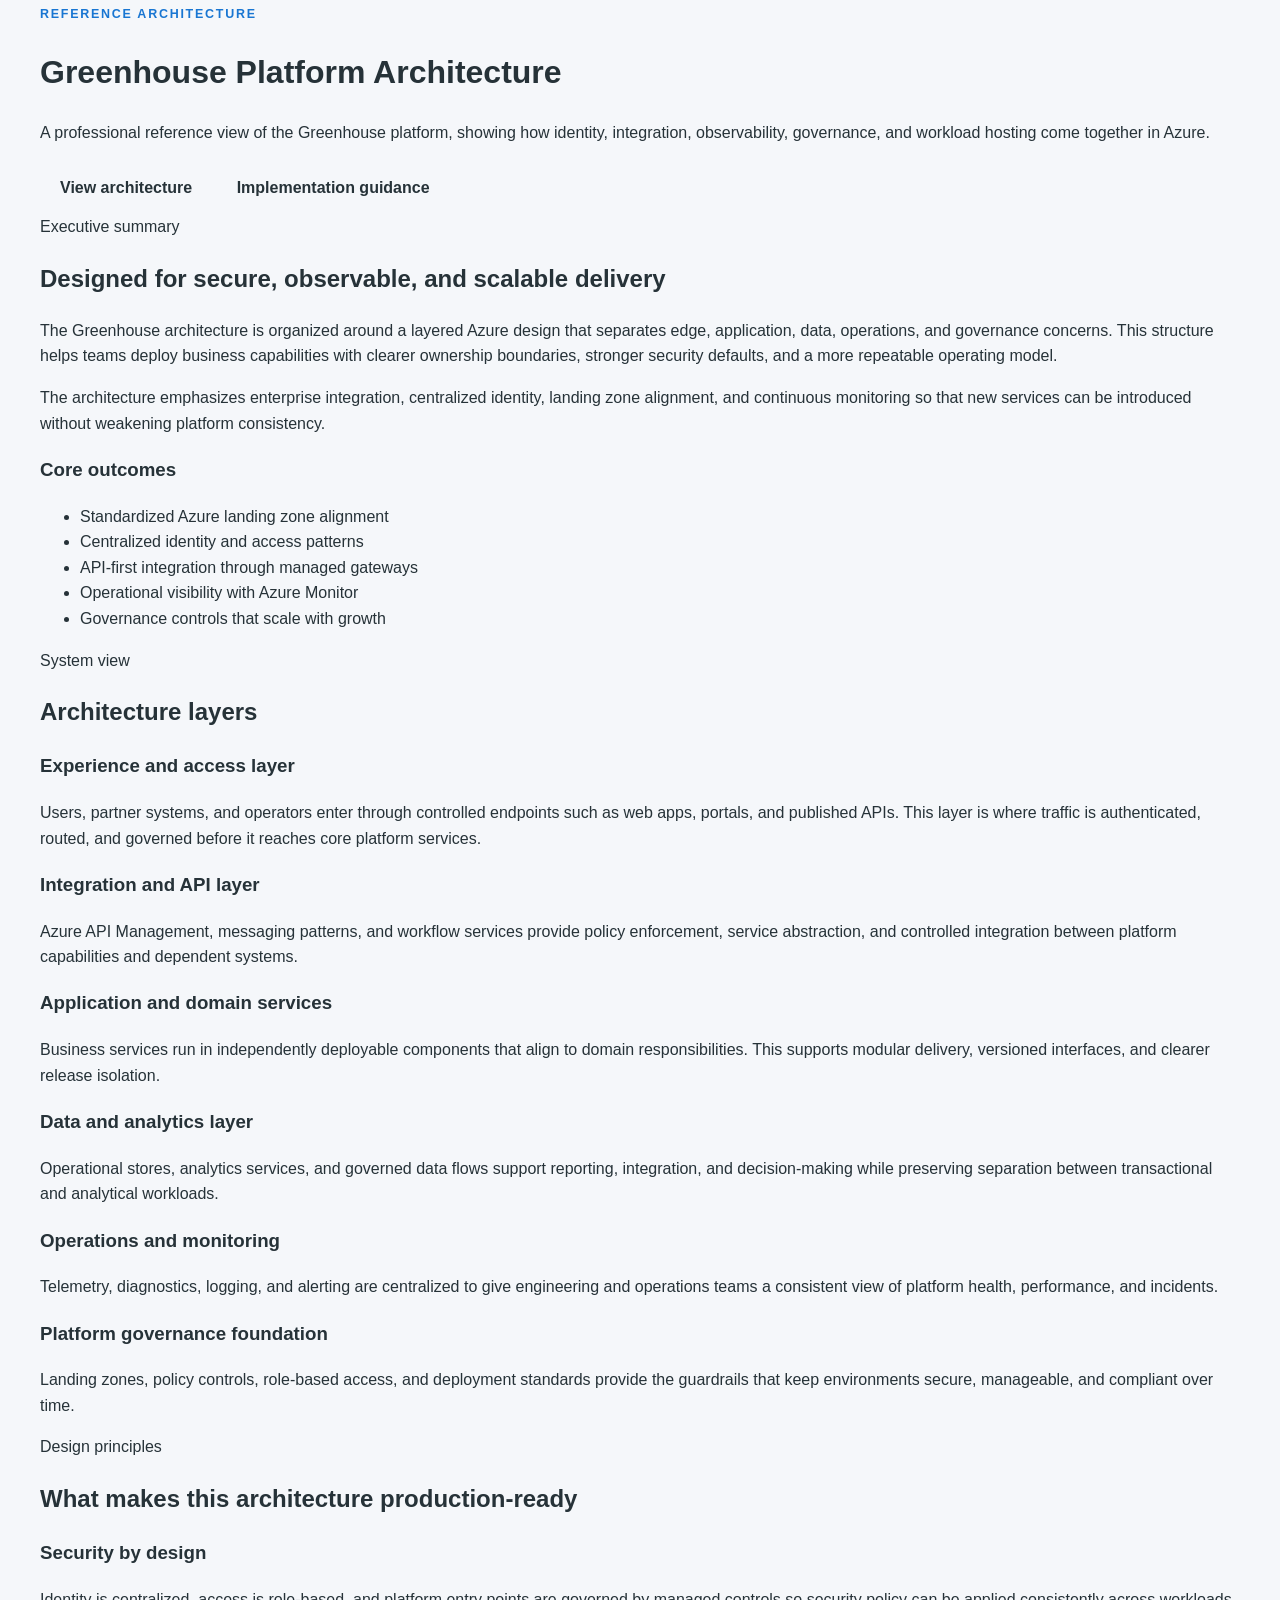
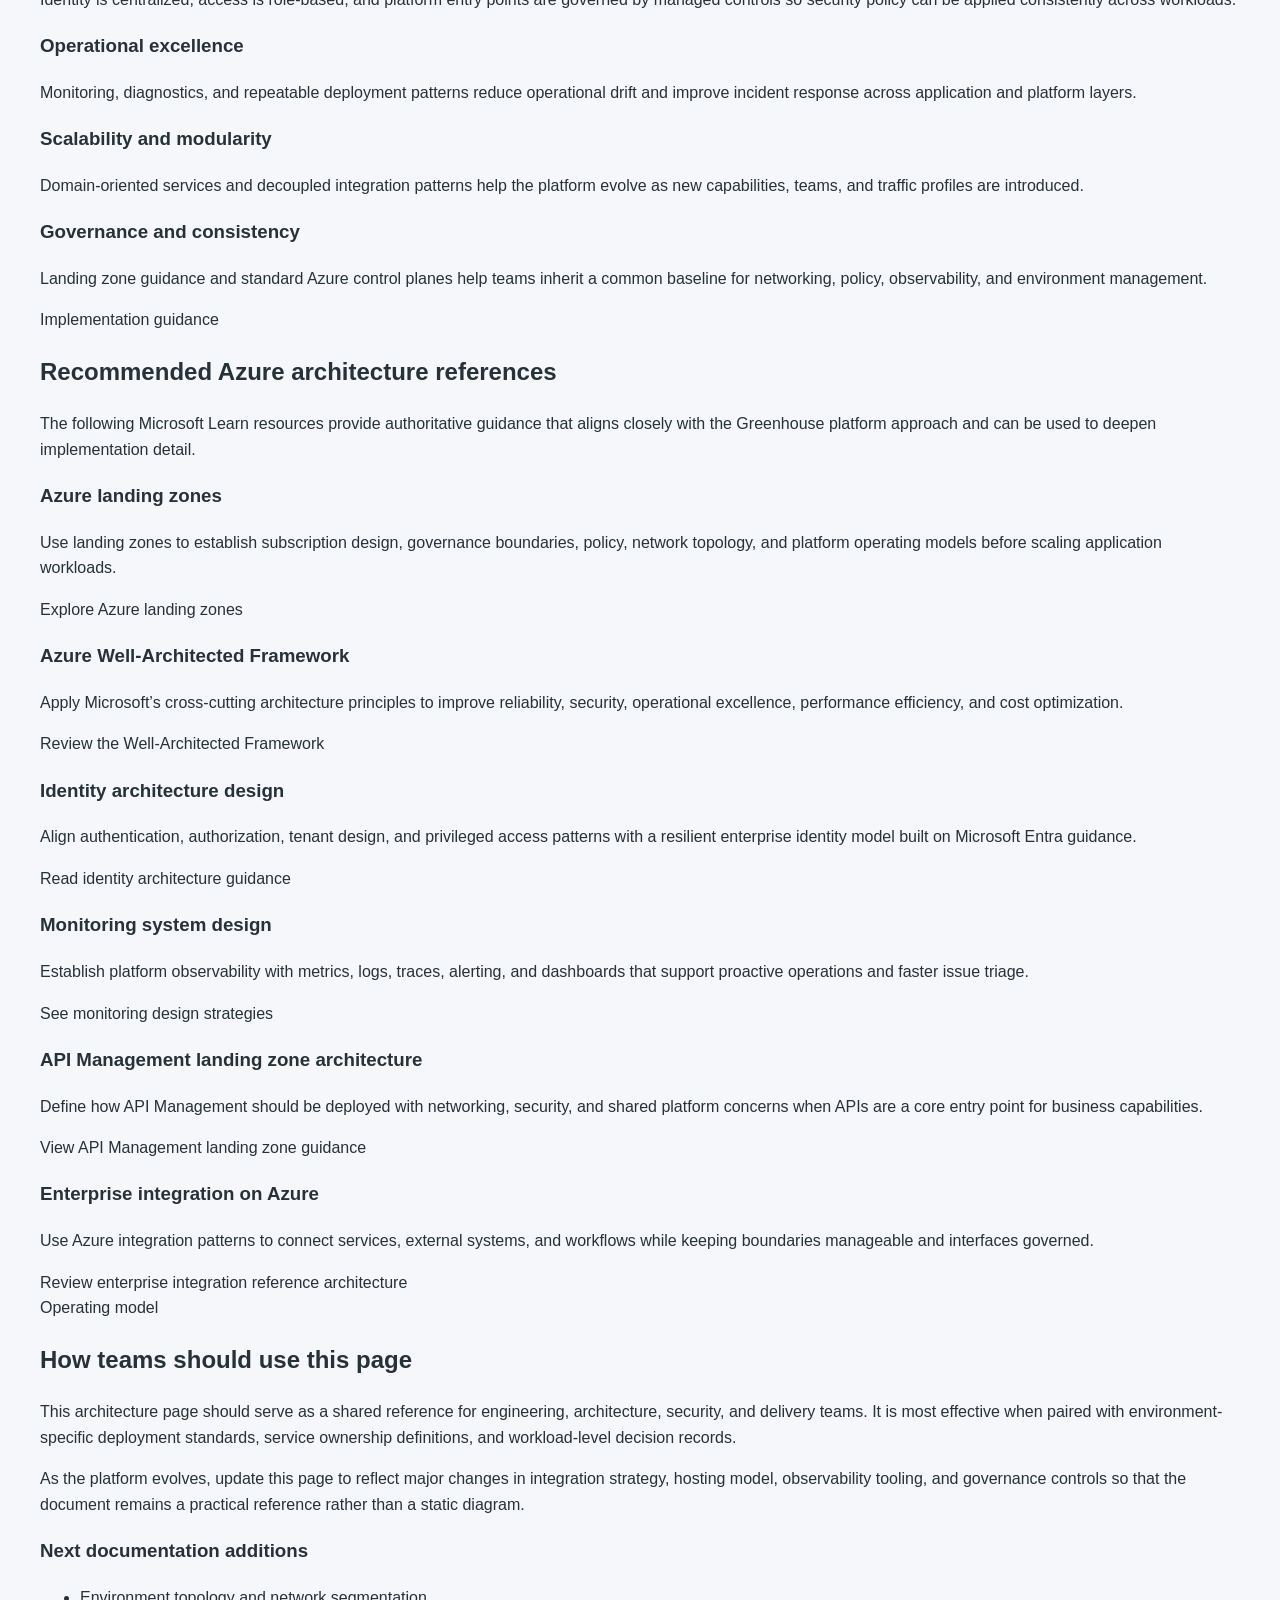
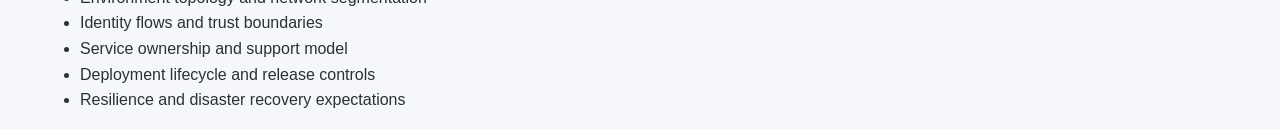
==== commit ef2beae1: "Revise architecture page HTML with professional layout and Microsoft Learn links" ====
--- a/docs/architecture.html
+++ b/docs/architecture.html
@@ -3,189 +3,236 @@
 <head>
   <meta charset="UTF-8" />
   <meta name="viewport" content="width=device-width, initial-scale=1.0" />
-  <title>Greenhouse Platform Architecture</title>
+  <title>Greenhouse Architecture Overview</title>
   <link rel="stylesheet" href="styles.css" />
 </head>
-<body class="architecture-page">
-  <header class="site-header">
-    <div class="container">
-      <a class="brand" href="index.html">Greenhouse Architecture Docs</a>
-      <nav class="site-nav" aria-label="Primary">
-        <a href="index.html">Home</a>
-        <a href="architecture.html" aria-current="page">Architecture</a>
-        <a href="workshop/0-introduction.html">Workshop</a>
-      </nav>
+<body>
+  <header class="hero hero-architecture">
+    <div class="hero-overlay"></div>
+    <div class="container hero-content">
+      <span class="eyebrow">Reference Architecture</span>
+      <h1>Greenhouse Platform Architecture</h1>
+      <p class="hero-subtitle">
+        A professional reference view of the Greenhouse platform, showing how identity, integration,
+        observability, governance, and workload hosting come together in Azure.
+      </p>
+      <div class="hero-actions">
+        <a class="button button-primary" href="#architecture-diagram">View architecture</a>
+        <a class="button button-secondary" href="#implementation-guidance">Implementation guidance</a>
+      </div>
     </div>
   </header>
 
   <main>
-    <section class="architecture-hero">
-      <div class="container architecture-hero__grid">
+    <section class="section section-intro">
+      <div class="container split-layout">
         <div>
-          <p class="eyebrow">Reference architecture</p>
-          <h1>Designing a resilient greenhouse intelligence platform</h1>
-          <p class="lede">
-            This page summarizes the target architecture for a modern greenhouse platform that combines
-            telemetry, automation, analytics, and AI-assisted operations into a secure, observable,
-            and evolvable system.
-          </p>
-          <div class="hero-actions">
-            <a class="button button--primary" href="#system-overview">Explore system overview</a>
-            <a class="button button--secondary" href="#design-principles">Review principles</a>
-          </div>
-        </div>
-        <aside class="architecture-highlight" aria-label="Architecture highlights">
-          <h2>At a glance</h2>
+          <span class="section-label">Executive summary</span>
+          <h2>Designed for secure, observable, and scalable delivery</h2>
+          <p>
+            The Greenhouse architecture is organized around a layered Azure design that separates edge,
+            application, data, operations, and governance concerns. This structure helps teams deploy
+            business capabilities with clearer ownership boundaries, stronger security defaults, and a
+            more repeatable operating model.
+          </p>
+          <p>
+            The architecture emphasizes enterprise integration, centralized identity, landing zone
+            alignment, and continuous monitoring so that new services can be introduced without
+            weakening platform consistency.
+          </p>
+        </div>
+        <aside class="info-panel">
+          <h3>Core outcomes</h3>
           <ul>
-            <li>Event-driven ingestion from edge devices and operational systems</li>
-            <li>Clear separation between control-plane, data-plane, and experience layers</li>
-            <li>Operational analytics and AI workflows built on governed data products</li>
-            <li>Security, observability, and reliability designed in from the start</li>
+            <li>Standardized Azure landing zone alignment</li>
+            <li>Centralized identity and access patterns</li>
+            <li>API-first integration through managed gateways</li>
+            <li>Operational visibility with Azure Monitor</li>
+            <li>Governance controls that scale with growth</li>
           </ul>
         </aside>
       </div>
     </section>
 
-    <section class="architecture-summary" aria-labelledby="summary-title">
+    <section id="architecture-diagram" class="section section-surface">
       <div class="container">
-        <div class="section-heading">
-          <p class="eyebrow">Architecture summary</p>
-          <h2 id="summary-title">Platform capabilities organized by concern</h2>
-        </div>
-        <div class="summary-cards">
-          <article class="summary-card">
-            <h3>Edge and integration</h3>
-            <p>Sensors, controllers, gateways, and line-of-business systems continuously publish operational signals.</p>
-          </article>
-          <article class="summary-card">
-            <h3>Core platform</h3>
-            <p>Ingestion, orchestration, messaging, storage, and policy services provide a stable backbone for workloads.</p>
-          </article>
-          <article class="summary-card">
-            <h3>Intelligence layer</h3>
-            <p>Analytics, simulation, forecasting, and AI copilots transform raw data into decisions and recommended actions.</p>
-          </article>
-          <article class="summary-card">
-            <h3>User experiences</h3>
-            <p>Dashboards, mobile tools, alerts, and operator workflows expose information in context for each role.</p>
-          </article>
-        </div>
-      </div>
-    </section>
-
-    <section id="system-overview" class="architecture-section">
+        <span class="section-label">System view</span>
+        <h2>Architecture layers</h2>
+        <div class="architecture-grid">
+          <article class="arch-card">
+            <h3>Experience and access layer</h3>
+            <p>
+              Users, partner systems, and operators enter through controlled endpoints such as web apps,
+              portals, and published APIs. This layer is where traffic is authenticated, routed, and
+              governed before it reaches core platform services.
+            </p>
+          </article>
+          <article class="arch-card">
+            <h3>Integration and API layer</h3>
+            <p>
+              Azure API Management, messaging patterns, and workflow services provide policy enforcement,
+              service abstraction, and controlled integration between platform capabilities and dependent
+              systems.
+            </p>
+          </article>
+          <article class="arch-card">
+            <h3>Application and domain services</h3>
+            <p>
+              Business services run in independently deployable components that align to domain
+              responsibilities. This supports modular delivery, versioned interfaces, and clearer release
+              isolation.
+            </p>
+          </article>
+          <article class="arch-card">
+            <h3>Data and analytics layer</h3>
+            <p>
+              Operational stores, analytics services, and governed data flows support reporting,
+              integration, and decision-making while preserving separation between transactional and
+              analytical workloads.
+            </p>
+          </article>
+          <article class="arch-card">
+            <h3>Operations and monitoring</h3>
+            <p>
+              Telemetry, diagnostics, logging, and alerting are centralized to give engineering and
+              operations teams a consistent view of platform health, performance, and incidents.
+            </p>
+          </article>
+          <article class="arch-card">
+            <h3>Platform governance foundation</h3>
+            <p>
+              Landing zones, policy controls, role-based access, and deployment standards provide the
+              guardrails that keep environments secure, manageable, and compliant over time.
+            </p>
+          </article>
+        </div>
+      </div>
+    </section>
+
+    <section class="section">
       <div class="container">
-        <div class="section-heading">
-          <p class="eyebrow">System overview</p>
-          <h2>Layered architecture for greenhouse operations</h2>
-          <p>
-            The platform should decouple real-time greenhouse control from business applications and advanced
-            intelligence services, enabling each domain to evolve independently while still sharing trusted data.
-          </p>
-        </div>
-        <div class="architecture-diagram-frame">
-          <div class="diagram-layer-grid">
-            <article class="diagram-layer">
-              <h3>Experience layer</h3>
-              <p>Operations portal, agronomist workspace, mobile field apps, notifications, and executive reporting.</p>
-            </article>
-            <article class="diagram-layer">
-              <h3>Intelligence layer</h3>
-              <p>Decision support, anomaly detection, demand forecasting, digital twins, and AI-assisted workflows.</p>
-            </article>
-            <article class="diagram-layer">
-              <h3>Platform services layer</h3>
-              <p>API gateway, identity, workflow automation, event routing, telemetry processing, and observability.</p>
-            </article>
-            <article class="diagram-layer">
-              <h3>Data foundation layer</h3>
-              <p>Hot-path operational stores, historical data lakehouse, semantic models, metadata, and governance.</p>
-            </article>
-            <article class="diagram-layer">
-              <h3>Edge and source systems</h3>
-              <p>Climate sensors, irrigation systems, PLCs, cameras, ERP, planning tools, and external market/weather feeds.</p>
-            </article>
-          </div>
-        </div>
-      </div>
-    </section>
-
-    <section id="design-principles" class="architecture-section architecture-section--alt">
+        <span class="section-label">Design principles</span>
+        <h2>What makes this architecture production-ready</h2>
+        <div class="pillar-grid">
+          <article class="pillar-card">
+            <h3>Security by design</h3>
+            <p>
+              Identity is centralized, access is role-based, and platform entry points are governed by
+              managed controls so security policy can be applied consistently across workloads.
+            </p>
+          </article>
+          <article class="pillar-card">
+            <h3>Operational excellence</h3>
+            <p>
+              Monitoring, diagnostics, and repeatable deployment patterns reduce operational drift and
+              improve incident response across application and platform layers.
+            </p>
+          </article>
+          <article class="pillar-card">
+            <h3>Scalability and modularity</h3>
+            <p>
+              Domain-oriented services and decoupled integration patterns help the platform evolve as new
+              capabilities, teams, and traffic profiles are introduced.
+            </p>
+          </article>
+          <article class="pillar-card">
+            <h3>Governance and consistency</h3>
+            <p>
+              Landing zone guidance and standard Azure control planes help teams inherit a common baseline
+              for networking, policy, observability, and environment management.
+            </p>
+          </article>
+        </div>
+      </div>
+    </section>
+
+    <section class="section section-surface" id="implementation-guidance">
       <div class="container">
-        <div class="section-heading">
-          <p class="eyebrow">Design principles</p>
-          <h2>What should guide implementation choices</h2>
-        </div>
-        <div class="principles-grid">
-          <article class="principle-card">
-            <h3>Operational safety first</h3>
-            <p>Greenhouse control loops must remain safe and deterministic even when cloud services are degraded.</p>
-          </article>
-          <article class="principle-card">
-            <h3>Loose coupling by default</h3>
-            <p>Use events, APIs, and contract-based integrations so teams can release independently with lower risk.</p>
-          </article>
-          <article class="principle-card">
-            <h3>Data as a product</h3>
-            <p>Create trusted, reusable datasets with clear owners, quality controls, and discoverable semantics.</p>
-          </article>
-          <article class="principle-card">
-            <h3>Progressive intelligence</h3>
-            <p>Start with visibility and recommendations, then automate only where confidence, guardrails, and governance allow.</p>
-          </article>
-          <article class="principle-card">
-            <h3>Secure by design</h3>
-            <p>Apply identity boundaries, least privilege, device trust, auditability, and data protection throughout the stack.</p>
-          </article>
-          <article class="principle-card">
-            <h3>Observable systems</h3>
-            <p>Instrument the platform so teams can detect incidents, trace dependencies, and measure business outcomes.</p>
-          </article>
-        </div>
-      </div>
-    </section>
-
-    <section class="architecture-section">
-      <div class="container two-column-layout">
+        <span class="section-label">Implementation guidance</span>
+        <h2>Recommended Azure architecture references</h2>
+        <p class="section-intro-text">
+          The following Microsoft Learn resources provide authoritative guidance that aligns closely with
+          the Greenhouse platform approach and can be used to deepen implementation detail.
+        </p>
+        <div class="reference-list">
+          <article class="reference-card">
+            <h3>Azure landing zones</h3>
+            <p>
+              Use landing zones to establish subscription design, governance boundaries, policy, network
+              topology, and platform operating models before scaling application workloads.
+            </p>
+            <a href="https://learn.microsoft.com/azure/cloud-adoption-framework/ready/landing-zone/" target="_blank" rel="noopener noreferrer">Explore Azure landing zones</a>
+          </article>
+          <article class="reference-card">
+            <h3>Azure Well-Architected Framework</h3>
+            <p>
+              Apply Microsoft’s cross-cutting architecture principles to improve reliability, security,
+              operational excellence, performance efficiency, and cost optimization.
+            </p>
+            <a href="https://learn.microsoft.com/azure/well-architected/" target="_blank" rel="noopener noreferrer">Review the Well-Architected Framework</a>
+          </article>
+          <article class="reference-card">
+            <h3>Identity architecture design</h3>
+            <p>
+              Align authentication, authorization, tenant design, and privileged access patterns with a
+              resilient enterprise identity model built on Microsoft Entra guidance.
+            </p>
+            <a href="https://learn.microsoft.com/azure/architecture/guide/design-principles/identity" target="_blank" rel="noopener noreferrer">Read identity architecture guidance</a>
+          </article>
+          <article class="reference-card">
+            <h3>Monitoring system design</h3>
+            <p>
+              Establish platform observability with metrics, logs, traces, alerting, and dashboards that
+              support proactive operations and faster issue triage.
+            </p>
+            <a href="https://learn.microsoft.com/azure/well-architected/operational-excellence/monitoring-analysis" target="_blank" rel="noopener noreferrer">See monitoring design strategies</a>
+          </article>
+          <article class="reference-card">
+            <h3>API Management landing zone architecture</h3>
+            <p>
+              Define how API Management should be deployed with networking, security, and shared platform
+              concerns when APIs are a core entry point for business capabilities.
+            </p>
+            <a href="https://learn.microsoft.com/azure/api-management/architecture-landing-zones" target="_blank" rel="noopener noreferrer">View API Management landing zone guidance</a>
+          </article>
+          <article class="reference-card">
+            <h3>Enterprise integration on Azure</h3>
+            <p>
+              Use Azure integration patterns to connect services, external systems, and workflows while
+              keeping boundaries manageable and interfaces governed.
+            </p>
+            <a href="https://learn.microsoft.com/azure/architecture/reference-architectures/enterprise-integration/basic-enterprise-integration" target="_blank" rel="noopener noreferrer">Review enterprise integration reference architecture</a>
+          </article>
+        </div>
+      </div>
+    </section>
+
+    <section class="section">
+      <div class="container split-layout">
         <div>
-          <div class="section-heading">
-            <p class="eyebrow">Key flows</p>
-            <h2>Critical information pathways</h2>
-          </div>
-          <ul class="feature-list">
-            <li><strong>Telemetry ingestion:</strong> Environmental and equipment data flows from edge devices into streaming and historical stores.</li>
-            <li><strong>Command and control:</strong> Approved workflows send commands back through governed interfaces with policy checks and audit logs.</li>
-            <li><strong>Decision support:</strong> Models and rules evaluate current conditions to recommend interventions to operators.</li>
-            <li><strong>Business planning:</strong> Production, inventory, and demand signals feed forecasting and planning experiences.</li>
+          <span class="section-label">Operating model</span>
+          <h2>How teams should use this page</h2>
+          <p>
+            This architecture page should serve as a shared reference for engineering, architecture,
+            security, and delivery teams. It is most effective when paired with environment-specific
+            deployment standards, service ownership definitions, and workload-level decision records.
+          </p>
+          <p>
+            As the platform evolves, update this page to reflect major changes in integration strategy,
+            hosting model, observability tooling, and governance controls so that the document remains a
+            practical reference rather than a static diagram.
+          </p>
+        </div>
+        <aside class="info-panel emphasis-panel">
+          <h3>Next documentation additions</h3>
+          <ul>
+            <li>Environment topology and network segmentation</li>
+            <li>Identity flows and trust boundaries</li>
+            <li>Service ownership and support model</li>
+            <li>Deployment lifecycle and release controls</li>
+            <li>Resilience and disaster recovery expectations</li>
           </ul>
-        </div>
-        <div>
-          <div class="section-heading">
-            <p class="eyebrow">Cross-cutting concerns</p>
-            <h2>Platform guardrails</h2>
-          </div>
-          <ul class="feature-list">
-            <li>Identity and access management across users, services, and devices</li>
-            <li>End-to-end observability for applications, infrastructure, and greenhouse operations</li>
-            <li>Resilience patterns including retries, buffering, failover, and degraded-mode operation</li>
-            <li>Governance for data retention, lineage, model monitoring, and compliance evidence</li>
-          </ul>
-        </div>
-      </div>
-    </section>
-
-    <section class="architecture-section architecture-callout">
-      <div class="container">
-        <div class="section-heading">
-          <p class="eyebrow">Implementation approach</p>
-          <h2>Recommended rollout sequence</h2>
-        </div>
-        <ol class="roadmap-list">
-          <li>Stabilize edge connectivity, telemetry collection, and a minimal operational data model.</li>
-          <li>Introduce shared platform services for integration, security, and observability.</li>
-          <li>Deliver high-value operator dashboards, alerts, and workflow automation.</li>
-          <li>Layer in advanced analytics, simulation, and AI copilots with explicit governance controls.</li>
-        </ol>
+        </aside>
       </div>
     </section>
   </main>
--- a/docs/styles.css
+++ b/docs/styles.css
@@ -1,547 +1,325 @@
+/* Base styles */
 :root {
-    --primary-color: #0078d4;
-    --primary-dark: #005a9e;
-    --secondary-color: #50e6ff;
-    --background: #ffffff;
-    --surface: #f5f5f5;
-    --surface-hover: #e5e5e5;
-    --text-primary: #1f1f1f;
-    --text-secondary: #605e5c;
-    --border: #e1dfdd;
-    --shadow: rgba(0, 0, 0, 0.1);
-    --shadow-hover: rgba(0, 0, 0, 0.15);
-    --success: #107c10;
-    --spacing-xs: 0.5rem;
-    --spacing-sm: 1rem;
-    --spacing-md: 1.5rem;
-    --spacing-lg: 2rem;
-    --spacing-xl: 3rem;
-    --border-radius: 8px;
-    --transition: all 0.3s ease;
+    --primary-color: #2e7d32;
+    --primary-dark: #1b5e20;
+    --primary-light: #4caf50;
+    --secondary-color: #1976d2;
+    --accent-color: #ff9800;
+    --text-dark: #263238;
+    --text-light: #546e7a;
+    --bg-light: #f5f7fa;
+    --bg-white: #ffffff;
+    --border-color: #e0e6ed;
+    --shadow: 0 4px 16px rgba(0, 0, 0, 0.08);
+    --shadow-lg: 0 12px 32px rgba(15, 23, 42, 0.12);
+    --radius: 12px;
+    --radius-sm: 8px;
+    --max-width: 1200px;
 }
 
 * {
+    box-sizing: border-box;
+}
+
+body {
     margin: 0;
-    padding: 0;
-    box-sizing: border-box;
-}
-
-body {
-    font-family: -apple-system, BlinkMacSystemFont, 'Segoe UI', 'Roboto', 'Helvetica', 'Arial', sans-serif;
-    color: var(--text-primary);
-    background-color: var(--background);
+    font-family: Inter, -apple-system, BlinkMacSystemFont, "Segoe UI", sans-serif;
+    color: var(--text-dark);
+    background: var(--bg-light);
     line-height: 1.6;
 }
 
-/* Header */
-.header {
-    background: linear-gradient(135deg, var(--primary-color), var(--primary-dark));
-    color: white;
-    padding: var(--spacing-lg) 0;
-    box-shadow: 0 2px 8px var(--shadow);
+a {
+    color: inherit;
+    text-decoration: none;
+}
+
+img {
+    max-width: 100%;
+    display: block;
 }
 
 .container {
-    max-width: 1400px;
+    width: min(var(--max-width), calc(100% - 2rem));
     margin: 0 auto;
-    padding: 0 var(--spacing-md);
-}
-
-.header-content {
+}
+
+.site-header {
+    position: sticky;
+    top: 0;
+    z-index: 10;
+    background: rgba(255, 255, 255, 0.92);
+    backdrop-filter: blur(10px);
+    border-bottom: 1px solid rgba(224, 230, 237, 0.9);
+}
+
+.site-header .container {
     display: flex;
     justify-content: space-between;
     align-items: center;
-    flex-wrap: wrap;
-    gap: var(--spacing-md);
-}
-
-.logo h1 {
-    font-size: 2rem;
-    font-weight: 600;
-    margin-bottom: var(--spacing-xs);
-}
-
-.tagline {
-    font-size: 1rem;
-    opacity: 0.9;
-}
-
-.btn-github {
+    min-height: 72px;
+    gap: 1rem;
+}
+
+.brand {
+    font-weight: 700;
+    letter-spacing: -0.02em;
+}
+
+.site-nav {
+    display: flex;
+    align-items: center;
+    gap: 1rem;
+    color: var(--text-light);
+    font-weight: 500;
+}
+
+.site-nav a[aria-current="page"] {
+    color: var(--primary-dark);
+}
+
+.button {
     display: inline-flex;
     align-items: center;
-    gap: var(--spacing-xs);
-    padding: var(--spacing-sm) var(--spacing-md);
-    background: rgba(255, 255, 255, 0.1);
-    color: white;
-    text-decoration: none;
-    border-radius: var(--border-radius);
-    border: 1px solid rgba(255, 255, 255, 0.3);
-    transition: var(--transition);
-    font-weight: 500;
-}
-
-.btn-github:hover {
-    background: rgba(255, 255, 255, 0.2);
-    transform: translateY(-2px);
-}
-
-/* Main Layout */
-.main {
-    padding: var(--spacing-xl) 0;
-}
-
-.main .container {
+    justify-content: center;
+    padding: 0.85rem 1.25rem;
+    border-radius: 999px;
+    font-weight: 600;
+    transition: transform 0.2s ease, box-shadow 0.2s ease, background 0.2s ease;
+}
+
+.button:hover {
+    transform: translateY(-1px);
+}
+
+.button--primary {
+    background: linear-gradient(135deg, var(--primary-color), var(--primary-dark));
+    color: #fff;
+    box-shadow: var(--shadow);
+}
+
+.button--secondary {
+    background: rgba(25, 118, 210, 0.08);
+    color: var(--secondary-color);
+}
+
+.eyebrow {
+    margin: 0 0 0.75rem;
+    font-size: 0.78rem;
+    font-weight: 700;
+    text-transform: uppercase;
+    letter-spacing: 0.14em;
+    color: var(--secondary-color);
+}
+
+.lede {
+    font-size: 1.125rem;
+    color: var(--text-light);
+    max-width: 60ch;
+}
+
+.section-heading {
+    margin-bottom: 2rem;
+}
+
+.section-heading h2,
+.section-heading p {
+    margin-top: 0;
+}
+
+.architecture-page main {
+    padding-bottom: 4rem;
+}
+
+.architecture-page .architecture-hero {
+    padding: 5rem 0 3rem;
+    background:
+        radial-gradient(circle at top left, rgba(76, 175, 80, 0.18), transparent 35%),
+        radial-gradient(circle at top right, rgba(25, 118, 210, 0.16), transparent 30%),
+        linear-gradient(180deg, #ffffff 0%, #f7fafc 100%);
+}
+
+.architecture-page .architecture-hero__grid {
     display: grid;
-    grid-template-columns: 280px 1fr;
-    gap: var(--spacing-xl);
-}
-
-/* Sidebar */
-.sidebar {
-    position: sticky;
-    top: var(--spacing-md);
-    height: fit-content;
-}
-
-.filter-section {
-    background: var(--surface);
-    padding: var(--spacing-md);
-    border-radius: var(--border-radius);
-    margin-bottom: var(--spacing-md);
-}
-
-.filter-section h3 {
-    font-size: 1rem;
-    margin-bottom: var(--spacing-sm);
-    color: var(--text-primary);
-}
-
-.filter-group {
-    display: flex;
-    flex-direction: column;
-    gap: var(--spacing-xs);
-}
-
-.filter-item {
-    display: flex;
+    grid-template-columns: minmax(0, 1.5fr) minmax(280px, 0.9fr);
+    gap: 2rem;
     align-items: center;
-    gap: var(--spacing-xs);
-    padding: var(--spacing-xs);
-    cursor: pointer;
-    border-radius: 4px;
-    transition: var(--transition);
-}
-
-.filter-item:hover {
-    background: var(--surface-hover);
-}
-
-.filter-item input[type="checkbox"] {
-    cursor: pointer;
-    width: 18px;
-    height: 18px;
-}
-
-.filter-item label {
-    cursor: pointer;
-    flex: 1;
-    font-size: 0.9rem;
-    color: var(--text-secondary);
-}
-
-.btn-clear {
-    width: 100%;
-    padding: var(--spacing-sm);
-    background: var(--primary-color);
-    color: white;
-    border: none;
-    border-radius: var(--border-radius);
-    cursor: pointer;
-    font-weight: 500;
-    transition: var(--transition);
-}
-
-.btn-clear:hover {
-    background: var(--primary-dark);
-}
-
-/* Content */
-.content {
-    min-width: 0;
-}
-
-.content-header {
-    display: flex;
-    justify-content: space-between;
-    align-items: flex-start;
-    margin-bottom: var(--spacing-lg);
-    flex-wrap: wrap;
-    gap: var(--spacing-md);
-}
-
-.content-header h2 {
-    font-size: 1.75rem;
-    color: var(--text-primary);
-}
-
-.search-box input {
-    padding: var(--spacing-sm) var(--spacing-md);
-    border: 1px solid var(--border);
-    border-radius: var(--border-radius);
-    font-size: 1rem;
-    width: 300px;
-    transition: var(--transition);
-}
-
-.search-box input:focus {
-    outline: none;
-    border-color: var(--primary-color);
-    box-shadow: 0 0 0 3px rgba(0, 120, 212, 0.1);
-}
-
-.sort-box {
-    display: flex;
-    align-items: center;
-    gap: var(--spacing-sm);
-}
-
-.sort-box label {
-    font-size: 0.95rem;
-    font-weight: 500;
-    color: var(--text-secondary);
-}
-
-.sort-box select {
-    padding: var(--spacing-sm) var(--spacing-md);
-    border: 1px solid var(--border);
-    border-radius: var(--border-radius);
-    font-size: 1rem;
-    background-color: white;
-    cursor: pointer;
-    min-width: 150px;
-    transition: var(--transition);
-}
-
-.sort-box select:hover {
-    border-color: var(--primary-color);
-}
-
-.sort-box select:focus {
-    outline: none;
-    border-color: var(--primary-color);
-    box-shadow: 0 0 0 3px rgba(0, 120, 212, 0.1);
-}
-
-.lab-count {
-    margin-bottom: var(--spacing-md);
-    color: var(--text-secondary);
-    font-size: 0.95rem;
-}
-
-/* Labs Grid */
-.labs-grid {
-    display: grid;
-    grid-template-columns: repeat(auto-fill, minmax(380px, 1fr));
-    gap: var(--spacing-lg);
-}
-
-.lab-card {
-    background: white;
-    border-radius: var(--border-radius);
-    overflow: hidden;
-    box-shadow: 0 2px 8px var(--shadow);
-    transition: var(--transition);
-    cursor: pointer;
-    display: flex;
-    flex-direction: column;
-}
-
-.lab-card:hover {
-    transform: translateY(-4px);
-    box-shadow: 0 8px 16px var(--shadow-hover);
-}
-
-.lab-image {
-    width: 100%;
-    height: 220px;
-    object-fit: cover;
-    background: var(--surface);
-}
-
-.lab-content {
-    padding: var(--spacing-md);
-    flex: 1;
-    display: flex;
-    flex-direction: column;
-}
-
-.lab-title {
-    font-size: 1.25rem;
-    font-weight: 600;
-    margin-bottom: var(--spacing-sm);
-    color: var(--text-primary);
-}
-
-.lab-description {
-    color: var(--text-secondary);
-    margin-bottom: var(--spacing-md);
-    flex: 1;
-    font-size: 0.95rem;
-    line-height: 1.5;
-}
-
-.lab-tags {
+}
+
+.architecture-page .architecture-hero h1 {
+    margin: 0 0 1rem;
+    font-size: clamp(2.5rem, 5vw, 4.5rem);
+    line-height: 1.05;
+    letter-spacing: -0.04em;
+}
+
+.architecture-page .hero-actions {
     display: flex;
     flex-wrap: wrap;
-    gap: var(--spacing-xs);
-    margin-bottom: var(--spacing-md);
-}
-
-.tag {
-    display: inline-block;
-    padding: 0.25rem 0.75rem;
-    background: var(--surface);
-    color: var(--text-secondary);
-    border-radius: 20px;
-    font-size: 0.85rem;
-    font-weight: 500;
-}
-
-.tag.category {
-    background: rgba(0, 120, 212, 0.1);
-    color: var(--primary-color);
-}
-
-.tag.service {
-    background: rgba(16, 124, 16, 0.1);
-    color: var(--success);
-}
-
-.lab-footer {
-    display: flex;
-    justify-content: space-between;
-    align-items: center;
-    padding-top: var(--spacing-sm);
-    border-top: 1px solid var(--border);
-    font-size: 0.85rem;
-    color: var(--text-secondary);
-}
-
-.lab-authors {
-    display: flex;
-    gap: var(--spacing-xs);
-    flex-wrap: wrap;
-}
-
-.author-link {
-    color: var(--primary-color);
-    text-decoration: none;
-    font-weight: 500;
-}
-
-.author-link:hover {
-    text-decoration: underline;
-}
-
-/* Modal */
-.modal {
-    display: none;
-    position: fixed;
-    z-index: 1000;
-    left: 0;
-    top: 0;
-    width: 100%;
-    height: 100%;
-    background-color: rgba(0, 0, 0, 0.6);
-    overflow: auto;
-    padding: var(--spacing-xl) var(--spacing-lg);
-}
-
-.modal-content {
-    background-color: white;
-    margin: var(--spacing-xl) auto;
-    padding: 0;
-    border-radius: var(--border-radius);
-    max-width: 900px;
-    box-shadow: 0 8px 32px rgba(0, 0, 0, 0.4);
-    border: 5px solid transparent;
+    gap: 0.75rem;
+    margin-top: 1.75rem;
+}
+
+.architecture-page .architecture-highlight,
+.architecture-page .summary-card,
+.architecture-page .diagram-layer,
+.architecture-page .principle-card,
+.architecture-page .architecture-diagram-frame,
+.architecture-page .architecture-callout {
+    background: var(--bg-white);
+    border: 1px solid rgba(224, 230, 237, 0.95);
+    border-radius: var(--radius);
+    box-shadow: var(--shadow);
+}
+
+.architecture-page .architecture-highlight {
+    padding: 1.5rem;
+}
+
+.architecture-page .architecture-highlight h2 {
+    margin-top: 0;
+    font-size: 1.1rem;
+}
+
+.architecture-page .architecture-highlight ul {
+    margin: 0;
+    padding-left: 1.2rem;
+    color: var(--text-light);
+}
+
+.architecture-page .architecture-summary,
+.architecture-page .architecture-section {
+    padding: 1.5rem 0 0;
+}
+
+.architecture-page .summary-cards,
+.architecture-page .principles-grid,
+.architecture-page .diagram-layer-grid {
+    display: grid;
+    gap: 1.25rem;
+}
+
+.architecture-page .summary-cards {
+    grid-template-columns: repeat(4, minmax(0, 1fr));
+}
+
+.architecture-page .summary-card,
+.architecture-page .principle-card,
+.architecture-page .diagram-layer {
+    padding: 1.5rem;
+}
+
+.architecture-page .summary-card h3,
+.architecture-page .principle-card h3,
+.architecture-page .diagram-layer h3 {
+    margin-top: 0;
+    margin-bottom: 0.75rem;
+}
+
+.architecture-page .summary-card p,
+.architecture-page .principle-card p,
+.architecture-page .diagram-layer p {
+    margin: 0;
+    color: var(--text-light);
+}
+
+.architecture-page .architecture-diagram-frame {
+    padding: 1.5rem;
+    background:
+        linear-gradient(180deg, rgba(46, 125, 50, 0.04), rgba(25, 118, 210, 0.06)),
+        #ffffff;
+}
+
+.architecture-page .diagram-layer-grid {
+    grid-template-columns: 1fr;
+}
+
+.architecture-page .diagram-layer {
     position: relative;
-}
-
-.modal-close {
+    overflow: hidden;
+}
+
+.architecture-page .diagram-layer::before {
+    content: "";
     position: absolute;
-    right: var(--spacing-md);
-    top: var(--spacing-md);
-    font-size: 2rem;
-    font-weight: bold;
-    color: var(--text-secondary);
-    cursor: pointer;
-    z-index: 1;
-    width: 40px;
-    height: 40px;
-    display: flex;
-    align-items: center;
-    justify-content: center;
-    border-radius: 50%;
-    transition: var(--transition);
-}
-
-.modal-close:hover {
-    background: var(--surface);
-    color: var(--text-primary);
-}
-
-.modal-body {
-    padding: var(--spacing-xl);
-    padding-top: calc(var(--spacing-xl) + 40px);
-}
-
-.modal-image {
-    width: 100%;
-    height: auto;
-    margin-bottom: var(--spacing-lg);
-    border-radius: var(--border-radius);
-    box-shadow: 0 2px 8px var(--shadow);
-}
-
-.modal-title {
-    font-size: 2rem;
-    margin-bottom: var(--spacing-md);
-    color: var(--text-primary);
-}
-
-.modal-meta {
-    display: flex;
-    gap: var(--spacing-lg);
-    margin-bottom: var(--spacing-lg);
-    padding-bottom: var(--spacing-md);
-    border-bottom: 1px solid var(--border);
-    flex-wrap: wrap;
-}
-
-.modal-meta-item h4 {
-    font-size: 0.85rem;
-    color: var(--text-secondary);
-    margin-bottom: var(--spacing-xs);
-    text-transform: uppercase;
-    letter-spacing: 0.5px;
-}
-
-.modal-description {
-    color: var(--text-primary);
-    line-height: 1.8;
-    margin-bottom: var(--spacing-lg);
-}
-
-.modal-actions {
-    display: flex;
-    gap: var(--spacing-md);
-    margin-top: var(--spacing-lg);
-}
-
-.btn-primary {
-    display: inline-flex;
-    align-items: center;
-    gap: var(--spacing-xs);
-    padding: var(--spacing-sm) var(--spacing-lg);
-    background: var(--primary-color);
-    color: white;
-    text-decoration: none;
-    border-radius: var(--border-radius);
-    font-weight: 500;
-    transition: var(--transition);
-}
-
-.btn-primary:hover {
-    background: var(--primary-dark);
-    transform: translateY(-2px);
-}
-
-/* No Results */
-.no-results {
-    text-align: center;
-    padding: var(--spacing-xl);
-    color: var(--text-secondary);
-    font-size: 1.1rem;
-}
-
-/* Footer */
-.footer {
-    background: var(--text-primary);
-    color: white;
-    padding: var(--spacing-lg) 0;
-    margin-top: var(--spacing-xl);
-}
-
-.footer .container {
-    display: flex;
-    justify-content: space-between;
-    align-items: center;
-    flex-wrap: wrap;
-    gap: var(--spacing-md);
-}
-
-.footer-links {
-    display: flex;
-    gap: var(--spacing-lg);
-}
-
-.footer-links a {
-    color: white;
-    text-decoration: none;
-    opacity: 0.8;
-    transition: var(--transition);
-}
-
-.footer-links a:hover {
-    opacity: 1;
-}
-
-/* Responsive */
-@media (max-width: 1024px) {
-    .main .container {
+    inset: 0 auto 0 0;
+    width: 6px;
+    background: linear-gradient(180deg, var(--primary-color), var(--secondary-color));
+}
+
+.architecture-page .architecture-section--alt {
+    background: linear-gradient(180deg, rgba(25, 118, 210, 0.03), rgba(46, 125, 50, 0.04));
+    margin-top: 2rem;
+    padding: 3rem 0;
+}
+
+.architecture-page .principles-grid {
+    grid-template-columns: repeat(3, minmax(0, 1fr));
+}
+
+.architecture-page .two-column-layout {
+    display: grid;
+    grid-template-columns: repeat(2, minmax(0, 1fr));
+    gap: 2rem;
+}
+
+.architecture-page .feature-list,
+.architecture-page .roadmap-list {
+    margin: 0;
+    padding-left: 1.2rem;
+}
+
+.architecture-page .feature-list li,
+.architecture-page .roadmap-list li {
+    margin-bottom: 0.85rem;
+}
+
+.architecture-page .architecture-callout {
+    padding: 2rem;
+    margin-top: 2rem;
+    box-shadow: var(--shadow-lg);
+}
+
+@media (max-width: 960px) {
+    .architecture-page .architecture-hero__grid,
+    .architecture-page .summary-cards,
+    .architecture-page .principles-grid,
+    .architecture-page .two-column-layout {
+        grid-template-columns: 1fr 1fr;
+    }
+
+    .architecture-page .architecture-hero__grid {
         grid-template-columns: 1fr;
     }
 
-    .sidebar {
-        position: static;
-        display: grid;
-        grid-template-columns: repeat(auto-fit, minmax(250px, 1fr));
-        gap: var(--spacing-md);
-    }
-
-    .btn-clear {
-        grid-column: 1 / -1;
-    }
-}
-
-@media (max-width: 768px) {
-    .labs-grid {
+    .architecture-page .summary-cards,
+    .architecture-page .principles-grid,
+    .architecture-page .two-column-layout {
         grid-template-columns: 1fr;
     }
-
-    .header-content {
+}
+
+@media (max-width: 640px) {
+    .site-header .container {
         flex-direction: column;
-        align-items: flex-start;
-    }
-
-    .search-box input {
-        width: 100%;
-    }
-
-    .content-header {
-        flex-direction: column;
-        align-items: flex-start;
-    }
-
-    .modal-content {
-        margin: 0;
-        border-radius: 0;
-        max-width: 100%;
-        height: 100%;
-    }
-
-    .modal-body {
-        padding: var(--spacing-md);
-    }
-}
+        justify-content: center;
+        padding: 0.9rem 0;
+    }
+
+    .site-nav {
+        flex-wrap: wrap;
+        justify-content: center;
+    }
+
+    .architecture-page .architecture-hero {
+        padding-top: 3.5rem;
+    }
+
+    .architecture-page .architecture-highlight,
+    .architecture-page .summary-card,
+    .architecture-page .principle-card,
+    .architecture-page .diagram-layer,
+    .architecture-page .architecture-callout {
+        padding: 1.2rem;
+    }
+}
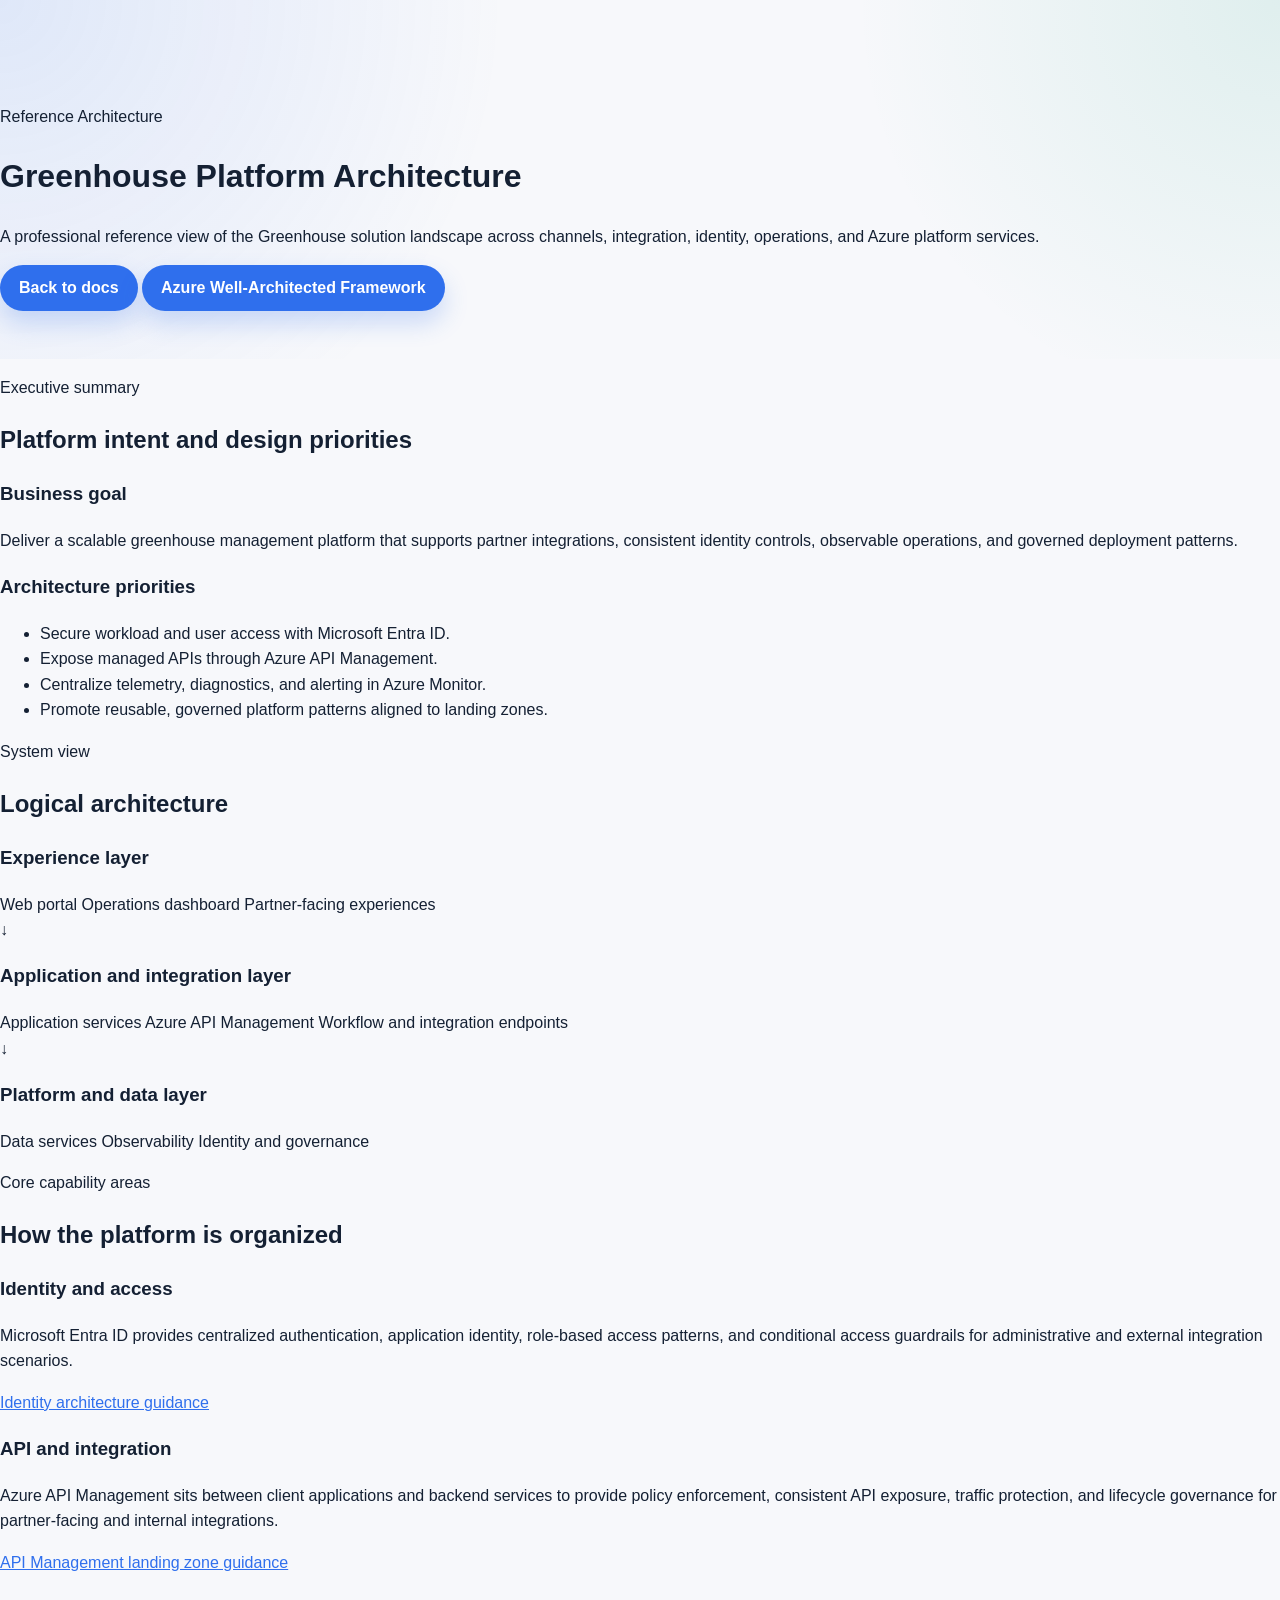
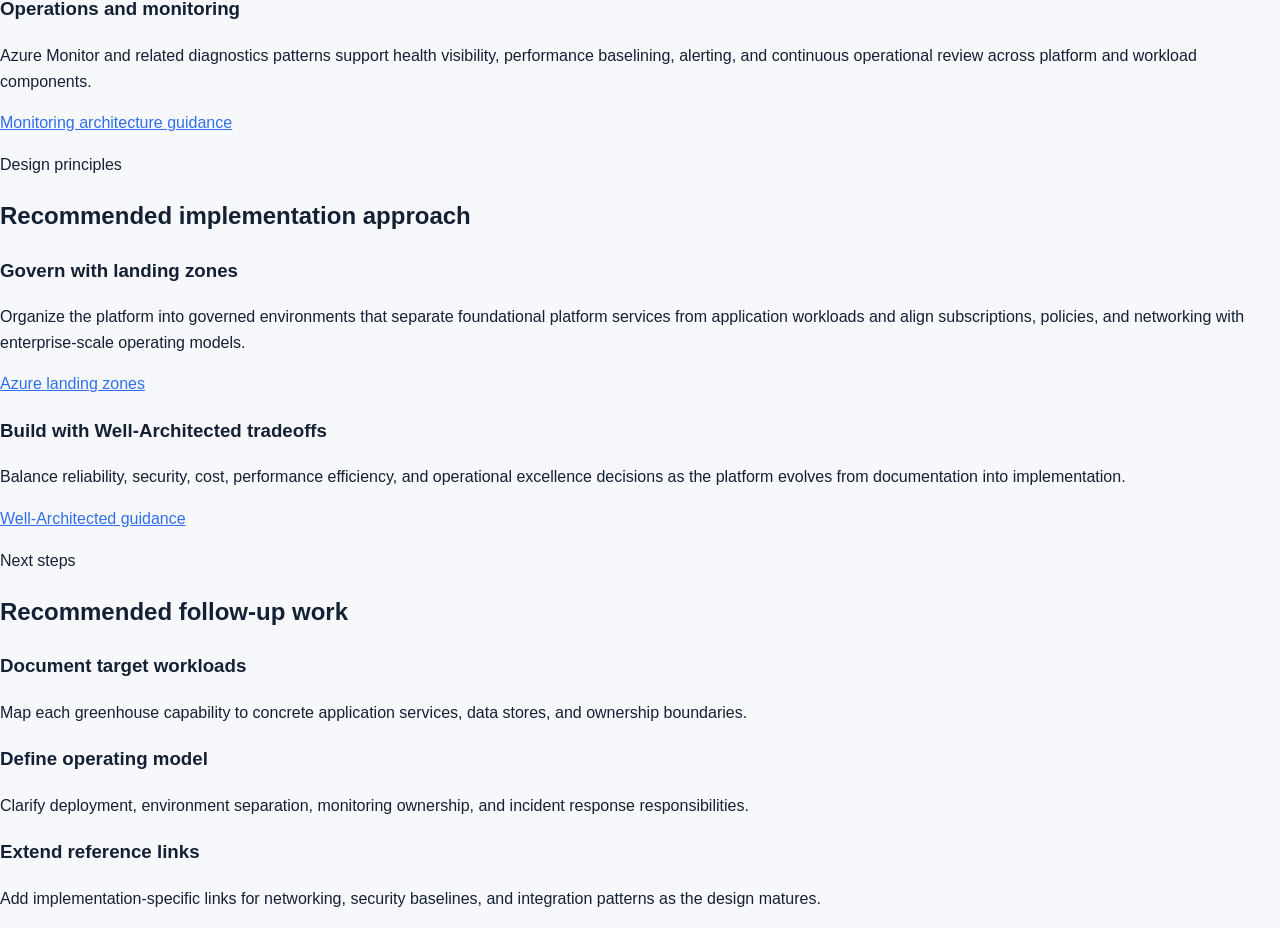
==== commit 75984113: "Refresh architecture page markup to match updated styles" ====
--- a/docs/architecture.html
+++ b/docs/architecture.html
@@ -6,233 +6,163 @@
   <title>Greenhouse Architecture Overview</title>
   <link rel="stylesheet" href="styles.css" />
 </head>
-<body>
-  <header class="hero hero-architecture">
-    <div class="hero-overlay"></div>
-    <div class="container hero-content">
-      <span class="eyebrow">Reference Architecture</span>
+<body class="architecture-page">
+  <header class="hero hero--architecture">
+    <div class="hero__content architecture-hero">
+      <p class="eyebrow">Reference Architecture</p>
       <h1>Greenhouse Platform Architecture</h1>
-      <p class="hero-subtitle">
-        A professional reference view of the Greenhouse platform, showing how identity, integration,
-        observability, governance, and workload hosting come together in Azure.
+      <p class="hero__lead">
+        A professional reference view of the Greenhouse solution landscape across channels,
+        integration, identity, operations, and Azure platform services.
       </p>
-      <div class="hero-actions">
-        <a class="button button-primary" href="#architecture-diagram">View architecture</a>
-        <a class="button button-secondary" href="#implementation-guidance">Implementation guidance</a>
+      <div class="hero__actions">
+        <a class="button button--primary" href="README.md">Back to docs</a>
+        <a class="button button--secondary" href="https://learn.microsoft.com/azure/architecture/framework/" target="_blank" rel="noopener noreferrer">Azure Well-Architected Framework</a>
       </div>
     </div>
   </header>
 
-  <main>
-    <section class="section section-intro">
-      <div class="container split-layout">
-        <div>
-          <span class="section-label">Executive summary</span>
-          <h2>Designed for secure, observable, and scalable delivery</h2>
+  <main class="page-shell architecture-shell">
+    <section class="content-panel architecture-summary">
+      <div class="section-heading">
+        <p class="section-heading__eyebrow">Executive summary</p>
+        <h2>Platform intent and design priorities</h2>
+      </div>
+      <div class="architecture-grid architecture-grid--two">
+        <article class="info-card">
+          <h3>Business goal</h3>
           <p>
-            The Greenhouse architecture is organized around a layered Azure design that separates edge,
-            application, data, operations, and governance concerns. This structure helps teams deploy
-            business capabilities with clearer ownership boundaries, stronger security defaults, and a
-            more repeatable operating model.
+            Deliver a scalable greenhouse management platform that supports partner integrations,
+            consistent identity controls, observable operations, and governed deployment patterns.
           </p>
-          <p>
-            The architecture emphasizes enterprise integration, centralized identity, landing zone
-            alignment, and continuous monitoring so that new services can be introduced without
-            weakening platform consistency.
-          </p>
-        </div>
-        <aside class="info-panel">
-          <h3>Core outcomes</h3>
-          <ul>
-            <li>Standardized Azure landing zone alignment</li>
-            <li>Centralized identity and access patterns</li>
-            <li>API-first integration through managed gateways</li>
-            <li>Operational visibility with Azure Monitor</li>
-            <li>Governance controls that scale with growth</li>
+        </article>
+        <article class="info-card">
+          <h3>Architecture priorities</h3>
+          <ul class="feature-list">
+            <li>Secure workload and user access with Microsoft Entra ID.</li>
+            <li>Expose managed APIs through Azure API Management.</li>
+            <li>Centralize telemetry, diagnostics, and alerting in Azure Monitor.</li>
+            <li>Promote reusable, governed platform patterns aligned to landing zones.</li>
           </ul>
-        </aside>
+        </article>
       </div>
     </section>
 
-    <section id="architecture-diagram" class="section section-surface">
-      <div class="container">
-        <span class="section-label">System view</span>
-        <h2>Architecture layers</h2>
-        <div class="architecture-grid">
-          <article class="arch-card">
-            <h3>Experience and access layer</h3>
-            <p>
-              Users, partner systems, and operators enter through controlled endpoints such as web apps,
-              portals, and published APIs. This layer is where traffic is authenticated, routed, and
-              governed before it reaches core platform services.
-            </p>
-          </article>
-          <article class="arch-card">
-            <h3>Integration and API layer</h3>
-            <p>
-              Azure API Management, messaging patterns, and workflow services provide policy enforcement,
-              service abstraction, and controlled integration between platform capabilities and dependent
-              systems.
-            </p>
-          </article>
-          <article class="arch-card">
-            <h3>Application and domain services</h3>
-            <p>
-              Business services run in independently deployable components that align to domain
-              responsibilities. This supports modular delivery, versioned interfaces, and clearer release
-              isolation.
-            </p>
-          </article>
-          <article class="arch-card">
-            <h3>Data and analytics layer</h3>
-            <p>
-              Operational stores, analytics services, and governed data flows support reporting,
-              integration, and decision-making while preserving separation between transactional and
-              analytical workloads.
-            </p>
-          </article>
-          <article class="arch-card">
-            <h3>Operations and monitoring</h3>
-            <p>
-              Telemetry, diagnostics, logging, and alerting are centralized to give engineering and
-              operations teams a consistent view of platform health, performance, and incidents.
-            </p>
-          </article>
-          <article class="arch-card">
-            <h3>Platform governance foundation</h3>
-            <p>
-              Landing zones, policy controls, role-based access, and deployment standards provide the
-              guardrails that keep environments secure, manageable, and compliant over time.
-            </p>
-          </article>
+    <section class="content-panel architecture-diagram-panel">
+      <div class="section-heading">
+        <p class="section-heading__eyebrow">System view</p>
+        <h2>Logical architecture</h2>
+      </div>
+      <div class="architecture-diagram">
+        <div class="architecture-layer">
+          <h3>Experience layer</h3>
+          <div class="architecture-tags">
+            <span class="tag">Web portal</span>
+            <span class="tag">Operations dashboard</span>
+            <span class="tag">Partner-facing experiences</span>
+          </div>
+        </div>
+        <div class="architecture-arrow">↓</div>
+        <div class="architecture-layer">
+          <h3>Application and integration layer</h3>
+          <div class="architecture-tags">
+            <span class="tag">Application services</span>
+            <span class="tag">Azure API Management</span>
+            <span class="tag">Workflow and integration endpoints</span>
+          </div>
+        </div>
+        <div class="architecture-arrow">↓</div>
+        <div class="architecture-layer">
+          <h3>Platform and data layer</h3>
+          <div class="architecture-tags">
+            <span class="tag">Data services</span>
+            <span class="tag">Observability</span>
+            <span class="tag">Identity and governance</span>
+          </div>
         </div>
       </div>
     </section>
 
-    <section class="section">
-      <div class="container">
-        <span class="section-label">Design principles</span>
-        <h2>What makes this architecture production-ready</h2>
-        <div class="pillar-grid">
-          <article class="pillar-card">
-            <h3>Security by design</h3>
-            <p>
-              Identity is centralized, access is role-based, and platform entry points are governed by
-              managed controls so security policy can be applied consistently across workloads.
-            </p>
-          </article>
-          <article class="pillar-card">
-            <h3>Operational excellence</h3>
-            <p>
-              Monitoring, diagnostics, and repeatable deployment patterns reduce operational drift and
-              improve incident response across application and platform layers.
-            </p>
-          </article>
-          <article class="pillar-card">
-            <h3>Scalability and modularity</h3>
-            <p>
-              Domain-oriented services and decoupled integration patterns help the platform evolve as new
-              capabilities, teams, and traffic profiles are introduced.
-            </p>
-          </article>
-          <article class="pillar-card">
-            <h3>Governance and consistency</h3>
-            <p>
-              Landing zone guidance and standard Azure control planes help teams inherit a common baseline
-              for networking, policy, observability, and environment management.
-            </p>
-          </article>
-        </div>
+    <section class="content-panel architecture-capabilities">
+      <div class="section-heading">
+        <p class="section-heading__eyebrow">Core capability areas</p>
+        <h2>How the platform is organized</h2>
+      </div>
+      <div class="architecture-grid architecture-grid--three">
+        <article class="info-card">
+          <h3>Identity and access</h3>
+          <p>
+            Microsoft Entra ID provides centralized authentication, application identity,
+            role-based access patterns, and conditional access guardrails for administrative
+            and external integration scenarios.
+          </p>
+          <a class="text-link" href="https://learn.microsoft.com/entra/architecture/" target="_blank" rel="noopener noreferrer">Identity architecture guidance</a>
+        </article>
+        <article class="info-card">
+          <h3>API and integration</h3>
+          <p>
+            Azure API Management sits between client applications and backend services to
+            provide policy enforcement, consistent API exposure, traffic protection, and
+            lifecycle governance for partner-facing and internal integrations.
+          </p>
+          <a class="text-link" href="https://learn.microsoft.com/azure/api-management/api-management-landing-zone" target="_blank" rel="noopener noreferrer">API Management landing zone guidance</a>
+        </article>
+        <article class="info-card">
+          <h3>Operations and monitoring</h3>
+          <p>
+            Azure Monitor and related diagnostics patterns support health visibility,
+            performance baselining, alerting, and continuous operational review across
+            platform and workload components.
+          </p>
+          <a class="text-link" href="https://learn.microsoft.com/azure/well-architected/operational-excellence/monitoring-strategy" target="_blank" rel="noopener noreferrer">Monitoring architecture guidance</a>
+        </article>
       </div>
     </section>
 
-    <section class="section section-surface" id="implementation-guidance">
-      <div class="container">
-        <span class="section-label">Implementation guidance</span>
-        <h2>Recommended Azure architecture references</h2>
-        <p class="section-intro-text">
-          The following Microsoft Learn resources provide authoritative guidance that aligns closely with
-          the Greenhouse platform approach and can be used to deepen implementation detail.
-        </p>
-        <div class="reference-list">
-          <article class="reference-card">
-            <h3>Azure landing zones</h3>
-            <p>
-              Use landing zones to establish subscription design, governance boundaries, policy, network
-              topology, and platform operating models before scaling application workloads.
-            </p>
-            <a href="https://learn.microsoft.com/azure/cloud-adoption-framework/ready/landing-zone/" target="_blank" rel="noopener noreferrer">Explore Azure landing zones</a>
-          </article>
-          <article class="reference-card">
-            <h3>Azure Well-Architected Framework</h3>
-            <p>
-              Apply Microsoft’s cross-cutting architecture principles to improve reliability, security,
-              operational excellence, performance efficiency, and cost optimization.
-            </p>
-            <a href="https://learn.microsoft.com/azure/well-architected/" target="_blank" rel="noopener noreferrer">Review the Well-Architected Framework</a>
-          </article>
-          <article class="reference-card">
-            <h3>Identity architecture design</h3>
-            <p>
-              Align authentication, authorization, tenant design, and privileged access patterns with a
-              resilient enterprise identity model built on Microsoft Entra guidance.
-            </p>
-            <a href="https://learn.microsoft.com/azure/architecture/guide/design-principles/identity" target="_blank" rel="noopener noreferrer">Read identity architecture guidance</a>
-          </article>
-          <article class="reference-card">
-            <h3>Monitoring system design</h3>
-            <p>
-              Establish platform observability with metrics, logs, traces, alerting, and dashboards that
-              support proactive operations and faster issue triage.
-            </p>
-            <a href="https://learn.microsoft.com/azure/well-architected/operational-excellence/monitoring-analysis" target="_blank" rel="noopener noreferrer">See monitoring design strategies</a>
-          </article>
-          <article class="reference-card">
-            <h3>API Management landing zone architecture</h3>
-            <p>
-              Define how API Management should be deployed with networking, security, and shared platform
-              concerns when APIs are a core entry point for business capabilities.
-            </p>
-            <a href="https://learn.microsoft.com/azure/api-management/architecture-landing-zones" target="_blank" rel="noopener noreferrer">View API Management landing zone guidance</a>
-          </article>
-          <article class="reference-card">
-            <h3>Enterprise integration on Azure</h3>
-            <p>
-              Use Azure integration patterns to connect services, external systems, and workflows while
-              keeping boundaries manageable and interfaces governed.
-            </p>
-            <a href="https://learn.microsoft.com/azure/architecture/reference-architectures/enterprise-integration/basic-enterprise-integration" target="_blank" rel="noopener noreferrer">Review enterprise integration reference architecture</a>
-          </article>
-        </div>
+    <section class="content-panel architecture-principles">
+      <div class="section-heading">
+        <p class="section-heading__eyebrow">Design principles</p>
+        <h2>Recommended implementation approach</h2>
+      </div>
+      <div class="architecture-grid architecture-grid--two">
+        <article class="info-card info-card--accent">
+          <h3>Govern with landing zones</h3>
+          <p>
+            Organize the platform into governed environments that separate foundational platform
+            services from application workloads and align subscriptions, policies, and networking
+            with enterprise-scale operating models.
+          </p>
+          <a class="text-link" href="https://learn.microsoft.com/azure/cloud-adoption-framework/ready/landing-zone/" target="_blank" rel="noopener noreferrer">Azure landing zones</a>
+        </article>
+        <article class="info-card info-card--accent">
+          <h3>Build with Well-Architected tradeoffs</h3>
+          <p>
+            Balance reliability, security, cost, performance efficiency, and operational excellence
+            decisions as the platform evolves from documentation into implementation.
+          </p>
+          <a class="text-link" href="https://learn.microsoft.com/azure/architecture/framework/" target="_blank" rel="noopener noreferrer">Well-Architected guidance</a>
+        </article>
       </div>
     </section>
 
-    <section class="section">
-      <div class="container split-layout">
-        <div>
-          <span class="section-label">Operating model</span>
-          <h2>How teams should use this page</h2>
-          <p>
-            This architecture page should serve as a shared reference for engineering, architecture,
-            security, and delivery teams. It is most effective when paired with environment-specific
-            deployment standards, service ownership definitions, and workload-level decision records.
-          </p>
-          <p>
-            As the platform evolves, update this page to reflect major changes in integration strategy,
-            hosting model, observability tooling, and governance controls so that the document remains a
-            practical reference rather than a static diagram.
-          </p>
-        </div>
-        <aside class="info-panel emphasis-panel">
-          <h3>Next documentation additions</h3>
-          <ul>
-            <li>Environment topology and network segmentation</li>
-            <li>Identity flows and trust boundaries</li>
-            <li>Service ownership and support model</li>
-            <li>Deployment lifecycle and release controls</li>
-            <li>Resilience and disaster recovery expectations</li>
-          </ul>
-        </aside>
+    <section class="content-panel architecture-next-steps">
+      <div class="section-heading">
+        <p class="section-heading__eyebrow">Next steps</p>
+        <h2>Recommended follow-up work</h2>
+      </div>
+      <div class="architecture-grid architecture-grid--three">
+        <article class="info-card">
+          <h3>Document target workloads</h3>
+          <p>Map each greenhouse capability to concrete application services, data stores, and ownership boundaries.</p>
+        </article>
+        <article class="info-card">
+          <h3>Define operating model</h3>
+          <p>Clarify deployment, environment separation, monitoring ownership, and incident response responsibilities.</p>
+        </article>
+        <article class="info-card">
+          <h3>Extend reference links</h3>
+          <p>Add implementation-specific links for networking, security baselines, and integration patterns as the design matures.</p>
+        </article>
       </div>
     </section>
   </main>
--- a/docs/styles.css
+++ b/docs/styles.css
@@ -1,325 +1,376 @@
 /* Base styles */
 :root {
-    --primary-color: #2e7d32;
-    --primary-dark: #1b5e20;
-    --primary-light: #4caf50;
-    --secondary-color: #1976d2;
-    --accent-color: #ff9800;
-    --text-dark: #263238;
-    --text-light: #546e7a;
-    --bg-light: #f5f7fa;
-    --bg-white: #ffffff;
-    --border-color: #e0e6ed;
-    --shadow: 0 4px 16px rgba(0, 0, 0, 0.08);
-    --shadow-lg: 0 12px 32px rgba(15, 23, 42, 0.12);
-    --radius: 12px;
-    --radius-sm: 8px;
-    --max-width: 1200px;
+  --bg: #f7f8fb;
+  --surface: #ffffff;
+  --surface-alt: #f1f4f9;
+  --text: #142033;
+  --muted: #5a6b85;
+  --border: #d8e0ec;
+  --primary: #2f6fed;
+  --primary-dark: #1f57c7;
+  --accent: #0f9d7a;
+  --shadow: 0 10px 30px rgba(20, 32, 51, 0.08);
+  --radius-lg: 20px;
+  --radius-md: 14px;
+  --radius-sm: 10px;
+  --content-width: 1180px;
 }
 
 * {
-    box-sizing: border-box;
+  box-sizing: border-box;
+}
+
+html {
+  scroll-behavior: smooth;
 }
 
 body {
-    margin: 0;
-    font-family: Inter, -apple-system, BlinkMacSystemFont, "Segoe UI", sans-serif;
-    color: var(--text-dark);
-    background: var(--bg-light);
-    line-height: 1.6;
+  margin: 0;
+  font-family: Inter, "Segoe UI", Roboto, Helvetica, Arial, sans-serif;
+  background: var(--bg);
+  color: var(--text);
+  line-height: 1.6;
 }
 
 a {
-    color: inherit;
-    text-decoration: none;
+  color: var(--primary);
 }
 
 img {
-    max-width: 100%;
-    display: block;
-}
-
-.container {
-    width: min(var(--max-width), calc(100% - 2rem));
-    margin: 0 auto;
-}
-
-.site-header {
-    position: sticky;
-    top: 0;
-    z-index: 10;
-    background: rgba(255, 255, 255, 0.92);
-    backdrop-filter: blur(10px);
-    border-bottom: 1px solid rgba(224, 230, 237, 0.9);
-}
-
-.site-header .container {
-    display: flex;
-    justify-content: space-between;
-    align-items: center;
-    min-height: 72px;
-    gap: 1rem;
-}
-
-.brand {
-    font-weight: 700;
-    letter-spacing: -0.02em;
-}
-
-.site-nav {
-    display: flex;
-    align-items: center;
-    gap: 1rem;
-    color: var(--text-light);
-    font-weight: 500;
-}
-
-.site-nav a[aria-current="page"] {
-    color: var(--primary-dark);
+  max-width: 100%;
+  display: block;
+}
+
+code {
+  font-family: "SFMono-Regular", Consolas, "Liberation Mono", Menlo, monospace;
+}
+
+.page {
+  width: min(100% - 32px, var(--content-width));
+  margin: 0 auto;
+}
+
+.section {
+  padding: 72px 0;
+}
+
+.section-title {
+  margin: 0 0 12px;
+  font-size: clamp(1.8rem, 2.2vw, 2.6rem);
+  line-height: 1.15;
+}
+
+.section-intro {
+  margin: 0 0 28px;
+  max-width: 760px;
+  color: var(--muted);
+  font-size: 1.05rem;
+}
+
+.kicker {
+  display: inline-flex;
+  align-items: center;
+  gap: 8px;
+  margin-bottom: 14px;
+  padding: 6px 12px;
+  border-radius: 999px;
+  background: rgba(47, 111, 237, 0.1);
+  color: var(--primary-dark);
+  font-size: 0.85rem;
+  font-weight: 700;
+  letter-spacing: 0.04em;
+  text-transform: uppercase;
+}
+
+.button-row {
+  display: flex;
+  flex-wrap: wrap;
+  gap: 14px;
+  margin-top: 28px;
+}
+
+.button,
+.button-secondary {
+  display: inline-flex;
+  align-items: center;
+  justify-content: center;
+  min-height: 46px;
+  padding: 0 18px;
+  border-radius: 999px;
+  border: 1px solid transparent;
+  text-decoration: none;
+  font-weight: 600;
+  transition: transform 0.18s ease, box-shadow 0.18s ease, background 0.18s ease, border-color 0.18s ease;
 }
 
 .button {
-    display: inline-flex;
-    align-items: center;
-    justify-content: center;
-    padding: 0.85rem 1.25rem;
-    border-radius: 999px;
-    font-weight: 600;
-    transition: transform 0.2s ease, box-shadow 0.2s ease, background 0.2s ease;
-}
-
-.button:hover {
-    transform: translateY(-1px);
-}
-
-.button--primary {
-    background: linear-gradient(135deg, var(--primary-color), var(--primary-dark));
-    color: #fff;
-    box-shadow: var(--shadow);
-}
-
-.button--secondary {
-    background: rgba(25, 118, 210, 0.08);
-    color: var(--secondary-color);
-}
-
-.eyebrow {
-    margin: 0 0 0.75rem;
-    font-size: 0.78rem;
-    font-weight: 700;
-    text-transform: uppercase;
-    letter-spacing: 0.14em;
-    color: var(--secondary-color);
-}
-
-.lede {
-    font-size: 1.125rem;
-    color: var(--text-light);
-    max-width: 60ch;
-}
-
-.section-heading {
-    margin-bottom: 2rem;
-}
-
-.section-heading h2,
-.section-heading p {
-    margin-top: 0;
-}
-
-.architecture-page main {
-    padding-bottom: 4rem;
-}
-
-.architecture-page .architecture-hero {
-    padding: 5rem 0 3rem;
-    background:
-        radial-gradient(circle at top left, rgba(76, 175, 80, 0.18), transparent 35%),
-        radial-gradient(circle at top right, rgba(25, 118, 210, 0.16), transparent 30%),
-        linear-gradient(180deg, #ffffff 0%, #f7fafc 100%);
-}
-
-.architecture-page .architecture-hero__grid {
-    display: grid;
-    grid-template-columns: minmax(0, 1.5fr) minmax(280px, 0.9fr);
-    gap: 2rem;
-    align-items: center;
-}
-
-.architecture-page .architecture-hero h1 {
-    margin: 0 0 1rem;
-    font-size: clamp(2.5rem, 5vw, 4.5rem);
-    line-height: 1.05;
-    letter-spacing: -0.04em;
-}
-
-.architecture-page .hero-actions {
-    display: flex;
-    flex-wrap: wrap;
-    gap: 0.75rem;
-    margin-top: 1.75rem;
-}
-
-.architecture-page .architecture-highlight,
-.architecture-page .summary-card,
-.architecture-page .diagram-layer,
-.architecture-page .principle-card,
-.architecture-page .architecture-diagram-frame,
-.architecture-page .architecture-callout {
-    background: var(--bg-white);
-    border: 1px solid rgba(224, 230, 237, 0.95);
-    border-radius: var(--radius);
-    box-shadow: var(--shadow);
-}
-
-.architecture-page .architecture-highlight {
-    padding: 1.5rem;
-}
-
-.architecture-page .architecture-highlight h2 {
-    margin-top: 0;
-    font-size: 1.1rem;
-}
-
-.architecture-page .architecture-highlight ul {
-    margin: 0;
-    padding-left: 1.2rem;
-    color: var(--text-light);
-}
-
-.architecture-page .architecture-summary,
-.architecture-page .architecture-section {
-    padding: 1.5rem 0 0;
-}
-
-.architecture-page .summary-cards,
-.architecture-page .principles-grid,
-.architecture-page .diagram-layer-grid {
-    display: grid;
-    gap: 1.25rem;
-}
-
-.architecture-page .summary-cards {
-    grid-template-columns: repeat(4, minmax(0, 1fr));
-}
-
-.architecture-page .summary-card,
-.architecture-page .principle-card,
-.architecture-page .diagram-layer {
-    padding: 1.5rem;
-}
-
-.architecture-page .summary-card h3,
-.architecture-page .principle-card h3,
-.architecture-page .diagram-layer h3 {
-    margin-top: 0;
-    margin-bottom: 0.75rem;
-}
-
-.architecture-page .summary-card p,
-.architecture-page .principle-card p,
-.architecture-page .diagram-layer p {
-    margin: 0;
-    color: var(--text-light);
-}
-
-.architecture-page .architecture-diagram-frame {
-    padding: 1.5rem;
-    background:
-        linear-gradient(180deg, rgba(46, 125, 50, 0.04), rgba(25, 118, 210, 0.06)),
-        #ffffff;
-}
-
-.architecture-page .diagram-layer-grid {
+  background: var(--primary);
+  color: #fff;
+  box-shadow: 0 12px 24px rgba(47, 111, 237, 0.22);
+}
+
+.button:hover,
+.button:focus-visible {
+  background: var(--primary-dark);
+  transform: translateY(-1px);
+}
+
+.button-secondary {
+  background: #fff;
+  border-color: var(--border);
+  color: var(--text);
+}
+
+.button-secondary:hover,
+.button-secondary:focus-visible {
+  border-color: var(--primary);
+  color: var(--primary-dark);
+  transform: translateY(-1px);
+}
+
+/* Architecture page scoped styles */
+.architecture-page .section {
+  position: relative;
+}
+
+.architecture-hero {
+  padding: 88px 0 48px;
+  background: radial-gradient(circle at top left, rgba(47, 111, 237, 0.12), transparent 38%),
+              radial-gradient(circle at top right, rgba(15, 157, 122, 0.1), transparent 32%);
+}
+
+.architecture-hero__grid,
+.architecture-split,
+.architecture-reference-grid,
+.architecture-card-grid {
+  display: grid;
+  gap: 24px;
+}
+
+.architecture-hero__grid,
+.architecture-split {
+  grid-template-columns: minmax(0, 1.2fr) minmax(280px, 0.8fr);
+  align-items: start;
+}
+
+.architecture-hero__lead {
+  max-width: 760px;
+  margin: 0;
+  font-size: 1.08rem;
+  color: var(--muted);
+}
+
+.architecture-panel,
+.architecture-card,
+.architecture-reference,
+.architecture-stat,
+.architecture-callout {
+  background: var(--surface);
+  border: 1px solid var(--border);
+  border-radius: var(--radius-lg);
+  box-shadow: var(--shadow);
+}
+
+.architecture-panel {
+  padding: 24px;
+}
+
+.architecture-panel h3,
+.architecture-card h3,
+.architecture-reference h3,
+.architecture-callout h3 {
+  margin-top: 0;
+  margin-bottom: 10px;
+}
+
+.architecture-panel p:last-child,
+.architecture-card p:last-child,
+.architecture-reference p:last-child,
+.architecture-callout p:last-child {
+  margin-bottom: 0;
+}
+
+.architecture-stat-list,
+.architecture-checklist,
+.architecture-reference-list {
+  margin: 0;
+  padding-left: 20px;
+}
+
+.architecture-card-grid {
+  grid-template-columns: repeat(3, minmax(0, 1fr));
+}
+
+.architecture-card {
+  padding: 24px;
+}
+
+.architecture-card p,
+.architecture-reference p,
+.architecture-panel p,
+.architecture-callout p,
+.architecture-reference li,
+.architecture-card li {
+  color: var(--muted);
+}
+
+.architecture-reference-grid {
+  grid-template-columns: repeat(2, minmax(0, 1fr));
+}
+
+.architecture-reference {
+  padding: 22px;
+}
+
+.architecture-reference a {
+  font-weight: 600;
+  text-decoration: none;
+}
+
+.architecture-reference a:hover,
+.architecture-reference a:focus-visible {
+  text-decoration: underline;
+}
+
+.architecture-callout {
+  padding: 24px;
+  background: linear-gradient(180deg, rgba(47, 111, 237, 0.08), rgba(47, 111, 237, 0.02));
+}
+
+.architecture-callout--accent {
+  background: linear-gradient(180deg, rgba(15, 157, 122, 0.12), rgba(15, 157, 122, 0.04));
+}
+
+.architecture-eyebrow {
+  margin: 0 0 12px;
+  color: var(--primary-dark);
+  font-size: 0.8rem;
+  font-weight: 700;
+  letter-spacing: 0.05em;
+  text-transform: uppercase;
+}
+
+.architecture-meta {
+  display: flex;
+  flex-wrap: wrap;
+  gap: 12px;
+  margin-top: 18px;
+}
+
+.architecture-meta span,
+.architecture-tag {
+  display: inline-flex;
+  align-items: center;
+  min-height: 34px;
+  padding: 0 12px;
+  border-radius: 999px;
+  background: var(--surface-alt);
+  border: 1px solid var(--border);
+  color: var(--text);
+  font-size: 0.92rem;
+}
+
+.architecture-divider {
+  height: 1px;
+  margin: 24px 0;
+  background: linear-gradient(90deg, rgba(216, 224, 236, 0), rgba(216, 224, 236, 1), rgba(216, 224, 236, 0));
+}
+
+.architecture-figure {
+  overflow: hidden;
+  border-radius: var(--radius-lg);
+  border: 1px solid var(--border);
+  background: #fff;
+  box-shadow: var(--shadow);
+}
+
+.architecture-figure img {
+  width: 100%;
+  height: auto;
+}
+
+.architecture-figure figcaption {
+  padding: 14px 18px 18px;
+  color: var(--muted);
+  font-size: 0.95rem;
+}
+
+.architecture-table-wrap {
+  overflow-x: auto;
+  border: 1px solid var(--border);
+  border-radius: var(--radius-md);
+  background: #fff;
+}
+
+.architecture-table {
+  width: 100%;
+  border-collapse: collapse;
+  min-width: 620px;
+}
+
+.architecture-table th,
+.architecture-table td {
+  padding: 14px 16px;
+  border-bottom: 1px solid var(--border);
+  text-align: left;
+  vertical-align: top;
+}
+
+.architecture-table th {
+  background: var(--surface-alt);
+  font-size: 0.92rem;
+}
+
+.architecture-table tr:last-child td {
+  border-bottom: 0;
+}
+
+.architecture-footer-note {
+  margin-top: 24px;
+  color: var(--muted);
+  font-size: 0.95rem;
+}
+
+@media (max-width: 980px) {
+  .architecture-hero__grid,
+  .architecture-split,
+  .architecture-card-grid,
+  .architecture-reference-grid {
     grid-template-columns: 1fr;
-}
-
-.architecture-page .diagram-layer {
-    position: relative;
-    overflow: hidden;
-}
-
-.architecture-page .diagram-layer::before {
-    content: "";
-    position: absolute;
-    inset: 0 auto 0 0;
-    width: 6px;
-    background: linear-gradient(180deg, var(--primary-color), var(--secondary-color));
-}
-
-.architecture-page .architecture-section--alt {
-    background: linear-gradient(180deg, rgba(25, 118, 210, 0.03), rgba(46, 125, 50, 0.04));
-    margin-top: 2rem;
-    padding: 3rem 0;
-}
-
-.architecture-page .principles-grid {
-    grid-template-columns: repeat(3, minmax(0, 1fr));
-}
-
-.architecture-page .two-column-layout {
-    display: grid;
-    grid-template-columns: repeat(2, minmax(0, 1fr));
-    gap: 2rem;
-}
-
-.architecture-page .feature-list,
-.architecture-page .roadmap-list {
-    margin: 0;
-    padding-left: 1.2rem;
-}
-
-.architecture-page .feature-list li,
-.architecture-page .roadmap-list li {
-    margin-bottom: 0.85rem;
-}
-
-.architecture-page .architecture-callout {
-    padding: 2rem;
-    margin-top: 2rem;
-    box-shadow: var(--shadow-lg);
-}
-
-@media (max-width: 960px) {
-    .architecture-page .architecture-hero__grid,
-    .architecture-page .summary-cards,
-    .architecture-page .principles-grid,
-    .architecture-page .two-column-layout {
-        grid-template-columns: 1fr 1fr;
-    }
-
-    .architecture-page .architecture-hero__grid {
-        grid-template-columns: 1fr;
-    }
-
-    .architecture-page .summary-cards,
-    .architecture-page .principles-grid,
-    .architecture-page .two-column-layout {
-        grid-template-columns: 1fr;
-    }
+  }
+
+  .section {
+    padding: 56px 0;
+  }
+
+  .architecture-hero {
+    padding-top: 72px;
+  }
 }
 
 @media (max-width: 640px) {
-    .site-header .container {
-        flex-direction: column;
-        justify-content: center;
-        padding: 0.9rem 0;
-    }
-
-    .site-nav {
-        flex-wrap: wrap;
-        justify-content: center;
-    }
-
-    .architecture-page .architecture-hero {
-        padding-top: 3.5rem;
-    }
-
-    .architecture-page .architecture-highlight,
-    .architecture-page .summary-card,
-    .architecture-page .principle-card,
-    .architecture-page .diagram-layer,
-    .architecture-page .architecture-callout {
-        padding: 1.2rem;
-    }
-}
+  .page {
+    width: min(100% - 20px, var(--content-width));
+  }
+
+  .architecture-panel,
+  .architecture-card,
+  .architecture-reference,
+  .architecture-callout {
+    padding: 18px;
+    border-radius: var(--radius-md);
+  }
+
+  .button-row {
+    flex-direction: column;
+  }
+
+  .button,
+  .button-secondary {
+    width: 100%;
+  }
+
+  .architecture-table {
+    min-width: 540px;
+  }
+}
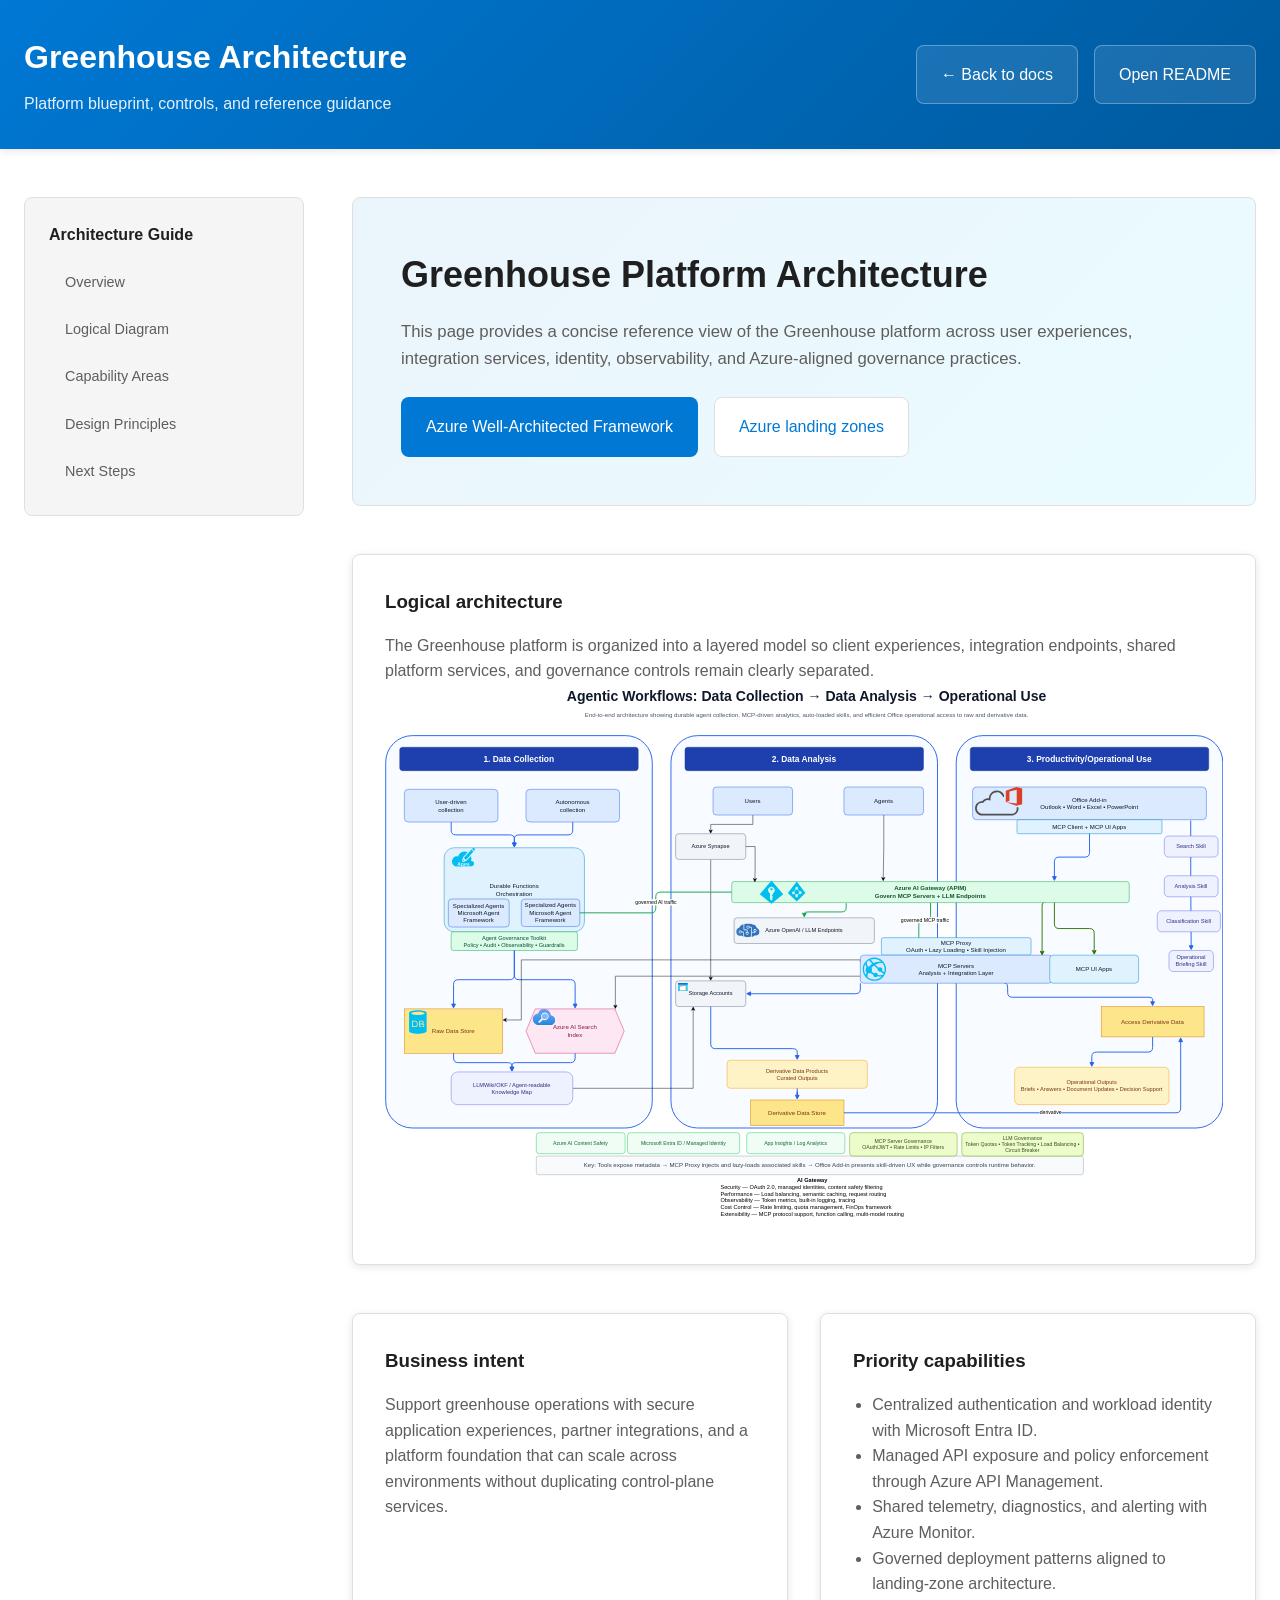
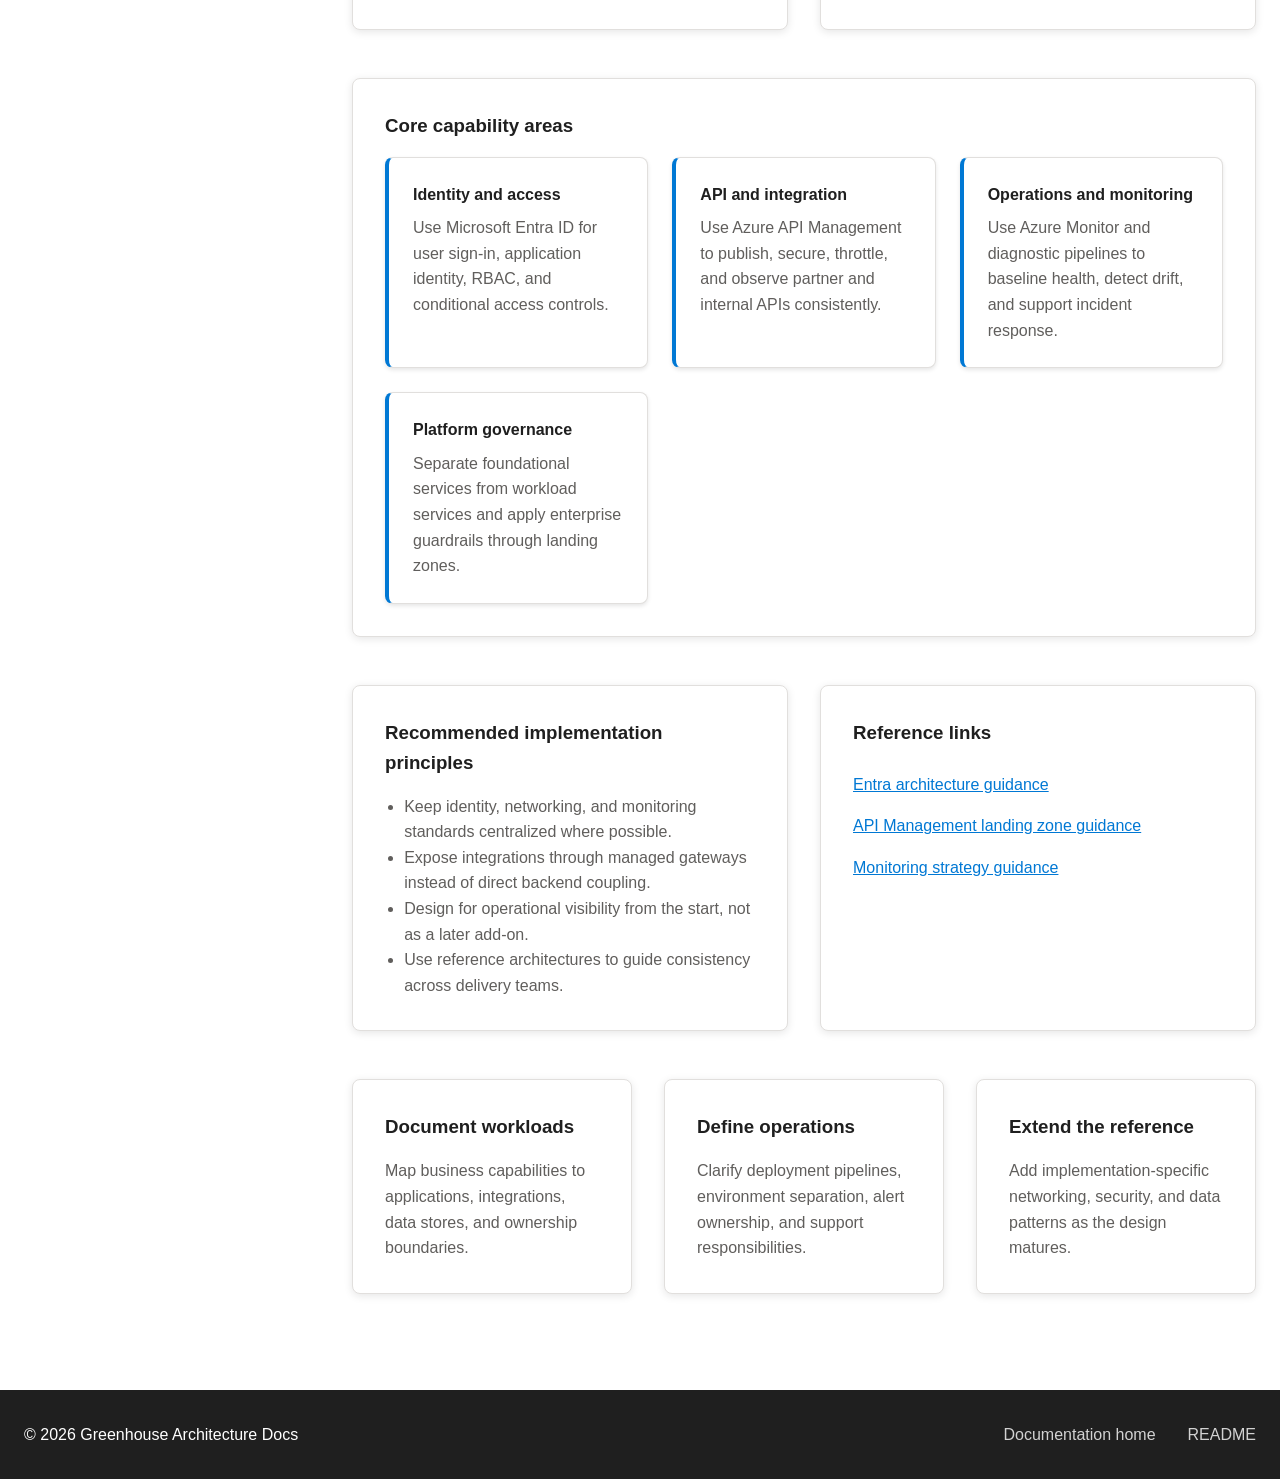
==== commit a4e00481: "Restore architecture page to shared docs layout" ====
--- a/docs/architecture.html
+++ b/docs/architecture.html
@@ -1,170 +1,153 @@
 <!DOCTYPE html>
 <html lang="en">
 <head>
-  <meta charset="UTF-8" />
-  <meta name="viewport" content="width=device-width, initial-scale=1.0" />
-  <title>Greenhouse Architecture Overview</title>
-  <link rel="stylesheet" href="styles.css" />
+    <meta charset="UTF-8">
+    <meta name="viewport" content="width=device-width, initial-scale=1.0">
+    <title>Greenhouse Architecture Overview</title>
+    <link rel="stylesheet" href="styles.css">
 </head>
-<body class="architecture-page">
-  <header class="hero hero--architecture">
-    <div class="hero__content architecture-hero">
-      <p class="eyebrow">Reference Architecture</p>
-      <h1>Greenhouse Platform Architecture</h1>
-      <p class="hero__lead">
-        A professional reference view of the Greenhouse solution landscape across channels,
-        integration, identity, operations, and Azure platform services.
-      </p>
-      <div class="hero__actions">
-        <a class="button button--primary" href="README.md">Back to docs</a>
-        <a class="button button--secondary" href="https://learn.microsoft.com/azure/architecture/framework/" target="_blank" rel="noopener noreferrer">Azure Well-Architected Framework</a>
-      </div>
-    </div>
-  </header>
+<body>
+    <header class="header">
+        <div class="container">
+            <div class="header-content">
+                <div class="logo">
+                    <h1>Greenhouse Architecture</h1>
+                    <p class="tagline">Platform blueprint, controls, and reference guidance</p>
+                </div>
+                <nav class="nav">
+                    <a href="index.html" class="btn-github">← Back to docs</a>
+                    <a href="README.md" class="btn-github">Open README</a>
+                </nav>
+            </div>
+        </div>
+    </header>
 
-  <main class="page-shell architecture-shell">
-    <section class="content-panel architecture-summary">
-      <div class="section-heading">
-        <p class="section-heading__eyebrow">Executive summary</p>
-        <h2>Platform intent and design priorities</h2>
-      </div>
-      <div class="architecture-grid architecture-grid--two">
-        <article class="info-card">
-          <h3>Business goal</h3>
-          <p>
-            Deliver a scalable greenhouse management platform that supports partner integrations,
-            consistent identity controls, observable operations, and governed deployment patterns.
-          </p>
-        </article>
-        <article class="info-card">
-          <h3>Architecture priorities</h3>
-          <ul class="feature-list">
-            <li>Secure workload and user access with Microsoft Entra ID.</li>
-            <li>Expose managed APIs through Azure API Management.</li>
-            <li>Centralize telemetry, diagnostics, and alerting in Azure Monitor.</li>
-            <li>Promote reusable, governed platform patterns aligned to landing zones.</li>
-          </ul>
-        </article>
-      </div>
-    </section>
+    <main class="main">
+        <div class="container">
+            <aside class="sidebar">
+                <div class="filter-section">
+                    <h3>Architecture Guide</h3>
+                    <div class="filter-group">
+                        <a href="#overview" class="arch-nav-link">Overview</a>
+                        <a href="#diagram" class="arch-nav-link">Logical Diagram</a>
+                        <a href="#capabilities" class="arch-nav-link">Capability Areas</a>
+                        <a href="#principles" class="arch-nav-link">Design Principles</a>
+                        <a href="#next-steps" class="arch-nav-link">Next Steps</a>
+                    </div>
+                </div>
+            </aside>
 
-    <section class="content-panel architecture-diagram-panel">
-      <div class="section-heading">
-        <p class="section-heading__eyebrow">System view</p>
-        <h2>Logical architecture</h2>
-      </div>
-      <div class="architecture-diagram">
-        <div class="architecture-layer">
-          <h3>Experience layer</h3>
-          <div class="architecture-tags">
-            <span class="tag">Web portal</span>
-            <span class="tag">Operations dashboard</span>
-            <span class="tag">Partner-facing experiences</span>
-          </div>
+            <section class="content">
+                <div class="architecture-wrapper">
+                    <section id="overview" class="architecture-hero">
+                        <h2>Greenhouse Platform Architecture</h2>
+                        <p>
+                            This page provides a concise reference view of the Greenhouse platform across user experiences,
+                            integration services, identity, observability, and Azure-aligned governance practices.
+                        </p>
+                        <div class="architecture-actions">
+                            <a class="btn-primary" href="https://learn.microsoft.com/azure/architecture/framework/" target="_blank" rel="noopener noreferrer">Azure Well-Architected Framework</a>
+                            <a class="btn-secondary" href="https://learn.microsoft.com/azure/cloud-adoption-framework/ready/landing-zone/" target="_blank" rel="noopener noreferrer">Azure landing zones</a>
+                        </div>
+                    </section>
+
+                    <section id="diagram" class="architecture-diagram">
+                        <h3>Logical architecture</h3>
+                        <p>
+                            The Greenhouse platform is organized into a layered model so client experiences, integration endpoints,
+                            shared platform services, and governance controls remain clearly separated.
+                        </p>
+                        <img src="agentic_workflows_revised_070126.drawio.svg" alt="Greenhouse logical architecture diagram">
+                    </section>
+
+                    <section id="capabilities" class="architecture-grid two-column">
+                        <article class="architecture-card">
+                            <h3>Business intent</h3>
+                            <p>
+                                Support greenhouse operations with secure application experiences, partner integrations, and a platform
+                                foundation that can scale across environments without duplicating control-plane services.
+                            </p>
+                        </article>
+                        <article class="architecture-card">
+                            <h3>Priority capabilities</h3>
+                            <ul>
+                                <li>Centralized authentication and workload identity with Microsoft Entra ID.</li>
+                                <li>Managed API exposure and policy enforcement through Azure API Management.</li>
+                                <li>Shared telemetry, diagnostics, and alerting with Azure Monitor.</li>
+                                <li>Governed deployment patterns aligned to landing-zone architecture.</li>
+                            </ul>
+                        </article>
+                    </section>
+
+                    <section class="architecture-highlight">
+                        <h3>Core capability areas</h3>
+                        <div class="architecture-pillars">
+                            <div class="architecture-pillar">
+                                <h4>Identity and access</h4>
+                                <p>Use Microsoft Entra ID for user sign-in, application identity, RBAC, and conditional access controls.</p>
+                            </div>
+                            <div class="architecture-pillar">
+                                <h4>API and integration</h4>
+                                <p>Use Azure API Management to publish, secure, throttle, and observe partner and internal APIs consistently.</p>
+                            </div>
+                            <div class="architecture-pillar">
+                                <h4>Operations and monitoring</h4>
+                                <p>Use Azure Monitor and diagnostic pipelines to baseline health, detect drift, and support incident response.</p>
+                            </div>
+                            <div class="architecture-pillar">
+                                <h4>Platform governance</h4>
+                                <p>Separate foundational services from workload services and apply enterprise guardrails through landing zones.</p>
+                            </div>
+                        </div>
+                    </section>
+
+                    <section id="principles" class="architecture-grid two-column">
+                        <article class="architecture-resource">
+                            <h3>Recommended implementation principles</h3>
+                            <ul>
+                                <li>Keep identity, networking, and monitoring standards centralized where possible.</li>
+                                <li>Expose integrations through managed gateways instead of direct backend coupling.</li>
+                                <li>Design for operational visibility from the start, not as a later add-on.</li>
+                                <li>Use reference architectures to guide consistency across delivery teams.</li>
+                            </ul>
+                        </article>
+                        <article class="architecture-resource">
+                            <h3>Reference links</h3>
+                            <div class="architecture-links">
+                                <a href="https://learn.microsoft.com/entra/architecture/" target="_blank" rel="noopener noreferrer">Entra architecture guidance</a>
+                                <a href="https://learn.microsoft.com/azure/api-management/api-management-landing-zone" target="_blank" rel="noopener noreferrer">API Management landing zone guidance</a>
+                                <a href="https://learn.microsoft.com/azure/well-architected/operational-excellence/monitoring-strategy" target="_blank" rel="noopener noreferrer">Monitoring strategy guidance</a>
+                            </div>
+                        </article>
+                    </section>
+
+                    <section id="next-steps" class="architecture-grid three-column">
+                        <article class="architecture-card">
+                            <h3>Document workloads</h3>
+                            <p>Map business capabilities to applications, integrations, data stores, and ownership boundaries.</p>
+                        </article>
+                        <article class="architecture-card">
+                            <h3>Define operations</h3>
+                            <p>Clarify deployment pipelines, environment separation, alert ownership, and support responsibilities.</p>
+                        </article>
+                        <article class="architecture-card">
+                            <h3>Extend the reference</h3>
+                            <p>Add implementation-specific networking, security, and data patterns as the design matures.</p>
+                        </article>
+                    </section>
+                </div>
+            </section>
         </div>
-        <div class="architecture-arrow">↓</div>
-        <div class="architecture-layer">
-          <h3>Application and integration layer</h3>
-          <div class="architecture-tags">
-            <span class="tag">Application services</span>
-            <span class="tag">Azure API Management</span>
-            <span class="tag">Workflow and integration endpoints</span>
-          </div>
+    </main>
+
+    <footer class="footer">
+        <div class="container">
+            <p>&copy; 2026 Greenhouse Architecture Docs</p>
+            <div class="footer-links">
+                <a href="index.html">Documentation home</a>
+                <a href="README.md">README</a>
+            </div>
         </div>
-        <div class="architecture-arrow">↓</div>
-        <div class="architecture-layer">
-          <h3>Platform and data layer</h3>
-          <div class="architecture-tags">
-            <span class="tag">Data services</span>
-            <span class="tag">Observability</span>
-            <span class="tag">Identity and governance</span>
-          </div>
-        </div>
-      </div>
-    </section>
-
-    <section class="content-panel architecture-capabilities">
-      <div class="section-heading">
-        <p class="section-heading__eyebrow">Core capability areas</p>
-        <h2>How the platform is organized</h2>
-      </div>
-      <div class="architecture-grid architecture-grid--three">
-        <article class="info-card">
-          <h3>Identity and access</h3>
-          <p>
-            Microsoft Entra ID provides centralized authentication, application identity,
-            role-based access patterns, and conditional access guardrails for administrative
-            and external integration scenarios.
-          </p>
-          <a class="text-link" href="https://learn.microsoft.com/entra/architecture/" target="_blank" rel="noopener noreferrer">Identity architecture guidance</a>
-        </article>
-        <article class="info-card">
-          <h3>API and integration</h3>
-          <p>
-            Azure API Management sits between client applications and backend services to
-            provide policy enforcement, consistent API exposure, traffic protection, and
-            lifecycle governance for partner-facing and internal integrations.
-          </p>
-          <a class="text-link" href="https://learn.microsoft.com/azure/api-management/api-management-landing-zone" target="_blank" rel="noopener noreferrer">API Management landing zone guidance</a>
-        </article>
-        <article class="info-card">
-          <h3>Operations and monitoring</h3>
-          <p>
-            Azure Monitor and related diagnostics patterns support health visibility,
-            performance baselining, alerting, and continuous operational review across
-            platform and workload components.
-          </p>
-          <a class="text-link" href="https://learn.microsoft.com/azure/well-architected/operational-excellence/monitoring-strategy" target="_blank" rel="noopener noreferrer">Monitoring architecture guidance</a>
-        </article>
-      </div>
-    </section>
-
-    <section class="content-panel architecture-principles">
-      <div class="section-heading">
-        <p class="section-heading__eyebrow">Design principles</p>
-        <h2>Recommended implementation approach</h2>
-      </div>
-      <div class="architecture-grid architecture-grid--two">
-        <article class="info-card info-card--accent">
-          <h3>Govern with landing zones</h3>
-          <p>
-            Organize the platform into governed environments that separate foundational platform
-            services from application workloads and align subscriptions, policies, and networking
-            with enterprise-scale operating models.
-          </p>
-          <a class="text-link" href="https://learn.microsoft.com/azure/cloud-adoption-framework/ready/landing-zone/" target="_blank" rel="noopener noreferrer">Azure landing zones</a>
-        </article>
-        <article class="info-card info-card--accent">
-          <h3>Build with Well-Architected tradeoffs</h3>
-          <p>
-            Balance reliability, security, cost, performance efficiency, and operational excellence
-            decisions as the platform evolves from documentation into implementation.
-          </p>
-          <a class="text-link" href="https://learn.microsoft.com/azure/architecture/framework/" target="_blank" rel="noopener noreferrer">Well-Architected guidance</a>
-        </article>
-      </div>
-    </section>
-
-    <section class="content-panel architecture-next-steps">
-      <div class="section-heading">
-        <p class="section-heading__eyebrow">Next steps</p>
-        <h2>Recommended follow-up work</h2>
-      </div>
-      <div class="architecture-grid architecture-grid--three">
-        <article class="info-card">
-          <h3>Document target workloads</h3>
-          <p>Map each greenhouse capability to concrete application services, data stores, and ownership boundaries.</p>
-        </article>
-        <article class="info-card">
-          <h3>Define operating model</h3>
-          <p>Clarify deployment, environment separation, monitoring ownership, and incident response responsibilities.</p>
-        </article>
-        <article class="info-card">
-          <h3>Extend reference links</h3>
-          <p>Add implementation-specific links for networking, security baselines, and integration patterns as the design matures.</p>
-        </article>
-      </div>
-    </section>
-  </main>
+    </footer>
 </body>
 </html>
--- a/docs/styles.css
+++ b/docs/styles.css
@@ -1,376 +1,726 @@
-/* Base styles */
 :root {
-  --bg: #f7f8fb;
-  --surface: #ffffff;
-  --surface-alt: #f1f4f9;
-  --text: #142033;
-  --muted: #5a6b85;
-  --border: #d8e0ec;
-  --primary: #2f6fed;
-  --primary-dark: #1f57c7;
-  --accent: #0f9d7a;
-  --shadow: 0 10px 30px rgba(20, 32, 51, 0.08);
-  --radius-lg: 20px;
-  --radius-md: 14px;
-  --radius-sm: 10px;
-  --content-width: 1180px;
+  --primary-color: #0078d4;
+  --primary-dark: #005a9e;
+  --secondary-color: #50e6ff;
+  --background: #ffffff;
+  --surface: #f5f5f5;
+  --surface-hover: #e5e5e5;
+  --text-primary: #1f1f1f;
+  --text-secondary: #605e5c;
+  --border: #e1dfdd;
+  --shadow: rgba(0, 0, 0, 0.1);
+  --shadow-hover: rgba(0, 0, 0, 0.15);
+  --success: #107c10;
+  --spacing-xs: 0.5rem;
+  --spacing-sm: 1rem;
+  --spacing-md: 1.5rem;
+  --spacing-lg: 2rem;
+  --spacing-xl: 3rem;
+  --border-radius: 8px;
+  --transition: all 0.3s ease;
 }
 
 * {
+  margin: 0;
+  padding: 0;
   box-sizing: border-box;
 }
 
-html {
-  scroll-behavior: smooth;
-}
-
 body {
-  margin: 0;
-  font-family: Inter, "Segoe UI", Roboto, Helvetica, Arial, sans-serif;
-  background: var(--bg);
-  color: var(--text);
+  font-family: -apple-system, BlinkMacSystemFont, 'Segoe UI', 'Roboto', 'Helvetica', 'Arial', sans-serif;
+  color: var(--text-primary);
+  background-color: var(--background);
   line-height: 1.6;
 }
 
 a {
-  color: var(--primary);
+  color: inherit;
 }
 
 img {
   max-width: 100%;
-  display: block;
-}
-
-code {
-  font-family: "SFMono-Regular", Consolas, "Liberation Mono", Menlo, monospace;
-}
-
-.page {
-  width: min(100% - 32px, var(--content-width));
+}
+
+/* Header */
+.header {
+  background: linear-gradient(135deg, var(--primary-color), var(--primary-dark));
+  color: white;
+  padding: var(--spacing-lg) 0;
+  box-shadow: 0 2px 8px var(--shadow);
+}
+
+.container {
+  max-width: 1400px;
   margin: 0 auto;
-}
-
-.section {
-  padding: 72px 0;
-}
-
-.section-title {
-  margin: 0 0 12px;
-  font-size: clamp(1.8rem, 2.2vw, 2.6rem);
-  line-height: 1.15;
-}
-
-.section-intro {
-  margin: 0 0 28px;
-  max-width: 760px;
-  color: var(--muted);
-  font-size: 1.05rem;
-}
-
-.kicker {
-  display: inline-flex;
+  padding: 0 var(--spacing-md);
+}
+
+.header-content {
+  display: flex;
+  justify-content: space-between;
   align-items: center;
-  gap: 8px;
-  margin-bottom: 14px;
-  padding: 6px 12px;
-  border-radius: 999px;
-  background: rgba(47, 111, 237, 0.1);
-  color: var(--primary-dark);
-  font-size: 0.85rem;
-  font-weight: 700;
-  letter-spacing: 0.04em;
-  text-transform: uppercase;
-}
-
-.button-row {
-  display: flex;
-  flex-wrap: wrap;
-  gap: 14px;
-  margin-top: 28px;
-}
-
-.button,
-.button-secondary {
+  flex-wrap: wrap;
+  gap: var(--spacing-md);
+}
+
+.logo h1 {
+  font-size: 2rem;
+  font-weight: 600;
+  margin-bottom: var(--spacing-xs);
+}
+
+.tagline {
+  font-size: 1rem;
+  opacity: 0.9;
+}
+
+.nav {
+  display: flex;
+  flex-wrap: wrap;
+  gap: var(--spacing-sm);
+}
+
+.btn-github,
+.btn-primary,
+.btn-secondary {
   display: inline-flex;
   align-items: center;
   justify-content: center;
-  min-height: 46px;
-  padding: 0 18px;
-  border-radius: 999px;
+  gap: var(--spacing-xs);
+  padding: var(--spacing-sm) var(--spacing-md);
+  border-radius: var(--border-radius);
   border: 1px solid transparent;
   text-decoration: none;
+  font-weight: 500;
+  transition: var(--transition);
+}
+
+.btn-github {
+  background: rgba(255, 255, 255, 0.1);
+  color: white;
+  border-color: rgba(255, 255, 255, 0.3);
+}
+
+.btn-github:hover,
+.btn-primary:hover,
+.btn-secondary:hover {
+  transform: translateY(-2px);
+}
+
+.btn-github:hover {
+  background: rgba(255, 255, 255, 0.2);
+}
+
+.btn-primary {
+  background: var(--primary-color);
+  color: white;
+}
+
+.btn-primary:hover {
+  background: var(--primary-dark);
+}
+
+.btn-secondary {
+  background: white;
+  color: var(--primary-color);
+  border-color: var(--border);
+}
+
+.btn-secondary:hover {
+  border-color: var(--primary-color);
+  color: var(--primary-dark);
+}
+
+/* Main Layout */
+.main {
+  padding: var(--spacing-xl) 0;
+}
+
+.main .container {
+  display: grid;
+  grid-template-columns: 280px 1fr;
+  gap: var(--spacing-xl);
+}
+
+.content.full-width {
+  grid-column: 1 / -1;
+}
+
+/* Sidebar */
+.sidebar {
+  position: sticky;
+  top: var(--spacing-md);
+  height: fit-content;
+}
+
+.filter-section {
+  background: var(--surface);
+  padding: var(--spacing-md);
+  border-radius: var(--border-radius);
+  margin-bottom: var(--spacing-md);
+  border: 1px solid var(--border);
+}
+
+.filter-section h3 {
+  font-size: 1rem;
+  margin-bottom: var(--spacing-sm);
+  color: var(--text-primary);
+}
+
+.filter-group {
+  display: flex;
+  flex-direction: column;
+  gap: var(--spacing-xs);
+}
+
+.filter-item {
+  display: flex;
+  align-items: center;
+  gap: var(--spacing-xs);
+  padding: var(--spacing-xs);
+  cursor: pointer;
+  border-radius: 4px;
+  transition: var(--transition);
+}
+
+.filter-item:hover {
+  background: var(--surface-hover);
+}
+
+.filter-item input[type="checkbox"] {
+  cursor: pointer;
+  width: 18px;
+  height: 18px;
+}
+
+.filter-item label {
+  cursor: pointer;
+  flex: 1;
+  font-size: 0.9rem;
+  color: var(--text-secondary);
+}
+
+.btn-clear {
+  width: 100%;
+  padding: var(--spacing-sm);
+  background: var(--primary-color);
+  color: white;
+  border: none;
+  border-radius: var(--border-radius);
+  cursor: pointer;
+  font-weight: 500;
+  transition: var(--transition);
+}
+
+.btn-clear:hover {
+  background: var(--primary-dark);
+}
+
+/* Content */
+.content {
+  min-width: 0;
+}
+
+.content-header {
+  display: flex;
+  justify-content: space-between;
+  align-items: flex-start;
+  margin-bottom: var(--spacing-lg);
+  flex-wrap: wrap;
+  gap: var(--spacing-md);
+}
+
+.content-header h2 {
+  font-size: 1.75rem;
+  color: var(--text-primary);
+}
+
+.search-box input {
+  padding: var(--spacing-sm) var(--spacing-md);
+  border: 1px solid var(--border);
+  border-radius: var(--border-radius);
+  font-size: 1rem;
+  width: 300px;
+  transition: var(--transition);
+}
+
+.search-box input:focus,
+.sort-box select:focus {
+  outline: none;
+  border-color: var(--primary-color);
+  box-shadow: 0 0 0 3px rgba(0, 120, 212, 0.1);
+}
+
+.sort-box {
+  display: flex;
+  align-items: center;
+  gap: var(--spacing-sm);
+}
+
+.sort-box label {
+  font-size: 0.95rem;
+  font-weight: 500;
+  color: var(--text-secondary);
+}
+
+.sort-box select {
+  padding: var(--spacing-sm) var(--spacing-md);
+  border: 1px solid var(--border);
+  border-radius: var(--border-radius);
+  font-size: 1rem;
+  background-color: white;
+  cursor: pointer;
+  min-width: 150px;
+  transition: var(--transition);
+}
+
+.sort-box select:hover {
+  border-color: var(--primary-color);
+}
+
+.lab-count {
+  margin-bottom: var(--spacing-md);
+  color: var(--text-secondary);
+  font-size: 0.95rem;
+}
+
+/* Labs Grid */
+.labs-grid {
+  display: grid;
+  grid-template-columns: repeat(auto-fill, minmax(380px, 1fr));
+  gap: var(--spacing-lg);
+}
+
+.lab-card {
+  background: white;
+  border-radius: var(--border-radius);
+  overflow: hidden;
+  box-shadow: 0 2px 8px var(--shadow);
+  transition: var(--transition);
+  cursor: pointer;
+  display: flex;
+  flex-direction: column;
+  border: 1px solid var(--border);
+}
+
+.lab-card:hover {
+  transform: translateY(-4px);
+  box-shadow: 0 8px 16px var(--shadow-hover);
+}
+
+.lab-image {
+  width: 100%;
+  height: 220px;
+  object-fit: cover;
+  background: var(--surface);
+}
+
+.lab-content {
+  padding: var(--spacing-md);
+  flex: 1;
+  display: flex;
+  flex-direction: column;
+}
+
+.lab-title {
+  font-size: 1.25rem;
   font-weight: 600;
-  transition: transform 0.18s ease, box-shadow 0.18s ease, background 0.18s ease, border-color 0.18s ease;
-}
-
-.button {
-  background: var(--primary);
-  color: #fff;
-  box-shadow: 0 12px 24px rgba(47, 111, 237, 0.22);
-}
-
-.button:hover,
-.button:focus-visible {
-  background: var(--primary-dark);
-  transform: translateY(-1px);
-}
-
-.button-secondary {
-  background: #fff;
-  border-color: var(--border);
-  color: var(--text);
-}
-
-.button-secondary:hover,
-.button-secondary:focus-visible {
-  border-color: var(--primary);
-  color: var(--primary-dark);
-  transform: translateY(-1px);
-}
-
-/* Architecture page scoped styles */
-.architecture-page .section {
+  margin-bottom: var(--spacing-sm);
+  color: var(--text-primary);
+}
+
+.lab-description {
+  color: var(--text-secondary);
+  margin-bottom: var(--spacing-md);
+  flex: 1;
+  font-size: 0.95rem;
+  line-height: 1.5;
+}
+
+.lab-tags {
+  display: flex;
+  flex-wrap: wrap;
+  gap: var(--spacing-xs);
+  margin-bottom: var(--spacing-md);
+}
+
+.tag {
+  display: inline-block;
+  padding: 0.25rem 0.75rem;
+  background: var(--surface);
+  color: var(--text-secondary);
+  border-radius: 20px;
+  font-size: 0.85rem;
+  font-weight: 500;
+}
+
+.tag.category {
+  background: rgba(0, 120, 212, 0.1);
+  color: var(--primary-color);
+}
+
+.tag.service {
+  background: rgba(16, 124, 16, 0.1);
+  color: var(--success);
+}
+
+.lab-footer {
+  display: flex;
+  justify-content: space-between;
+  align-items: center;
+  padding-top: var(--spacing-sm);
+  border-top: 1px solid var(--border);
+  font-size: 0.85rem;
+  color: var(--text-secondary);
+}
+
+.lab-authors {
+  display: flex;
+  gap: var(--spacing-xs);
+  flex-wrap: wrap;
+}
+
+.author-link {
+  color: var(--primary-color);
+  text-decoration: none;
+  font-weight: 500;
+}
+
+.author-link:hover {
+  text-decoration: underline;
+}
+
+/* Modal */
+.modal {
+  display: none;
+  position: fixed;
+  z-index: 1000;
+  left: 0;
+  top: 0;
+  width: 100%;
+  height: 100%;
+  background-color: rgba(0, 0, 0, 0.6);
+  overflow: auto;
+  padding: var(--spacing-xl) var(--spacing-lg);
+}
+
+.modal-content {
+  background-color: white;
+  margin: var(--spacing-xl) auto;
+  padding: 0;
+  border-radius: var(--border-radius);
+  max-width: 900px;
+  box-shadow: 0 8px 32px rgba(0, 0, 0, 0.4);
+  border: 5px solid transparent;
   position: relative;
 }
 
-.architecture-hero {
-  padding: 88px 0 48px;
-  background: radial-gradient(circle at top left, rgba(47, 111, 237, 0.12), transparent 38%),
-              radial-gradient(circle at top right, rgba(15, 157, 122, 0.1), transparent 32%);
-}
-
-.architecture-hero__grid,
-.architecture-split,
-.architecture-reference-grid,
-.architecture-card-grid {
-  display: grid;
-  gap: 24px;
-}
-
-.architecture-hero__grid,
-.architecture-split {
-  grid-template-columns: minmax(0, 1.2fr) minmax(280px, 0.8fr);
-  align-items: start;
-}
-
-.architecture-hero__lead {
-  max-width: 760px;
-  margin: 0;
-  font-size: 1.08rem;
-  color: var(--muted);
-}
-
-.architecture-panel,
-.architecture-card,
-.architecture-reference,
-.architecture-stat,
-.architecture-callout {
+.modal-close {
+  position: absolute;
+  right: var(--spacing-md);
+  top: var(--spacing-md);
+  font-size: 2rem;
+  font-weight: bold;
+  color: var(--text-secondary);
+  cursor: pointer;
+  z-index: 1;
+  width: 40px;
+  height: 40px;
+  display: flex;
+  align-items: center;
+  justify-content: center;
+  border-radius: 50%;
+  transition: var(--transition);
+}
+
+.modal-close:hover {
   background: var(--surface);
-  border: 1px solid var(--border);
-  border-radius: var(--radius-lg);
-  box-shadow: var(--shadow);
-}
-
-.architecture-panel {
-  padding: 24px;
-}
-
-.architecture-panel h3,
-.architecture-card h3,
-.architecture-reference h3,
-.architecture-callout h3 {
-  margin-top: 0;
-  margin-bottom: 10px;
-}
-
-.architecture-panel p:last-child,
-.architecture-card p:last-child,
-.architecture-reference p:last-child,
-.architecture-callout p:last-child {
-  margin-bottom: 0;
-}
-
-.architecture-stat-list,
-.architecture-checklist,
-.architecture-reference-list {
-  margin: 0;
-  padding-left: 20px;
-}
-
-.architecture-card-grid {
-  grid-template-columns: repeat(3, minmax(0, 1fr));
-}
-
-.architecture-card {
-  padding: 24px;
-}
-
-.architecture-card p,
-.architecture-reference p,
-.architecture-panel p,
-.architecture-callout p,
-.architecture-reference li,
-.architecture-card li {
-  color: var(--muted);
-}
-
-.architecture-reference-grid {
-  grid-template-columns: repeat(2, minmax(0, 1fr));
-}
-
-.architecture-reference {
-  padding: 22px;
-}
-
-.architecture-reference a {
-  font-weight: 600;
-  text-decoration: none;
-}
-
-.architecture-reference a:hover,
-.architecture-reference a:focus-visible {
-  text-decoration: underline;
-}
-
-.architecture-callout {
-  padding: 24px;
-  background: linear-gradient(180deg, rgba(47, 111, 237, 0.08), rgba(47, 111, 237, 0.02));
-}
-
-.architecture-callout--accent {
-  background: linear-gradient(180deg, rgba(15, 157, 122, 0.12), rgba(15, 157, 122, 0.04));
-}
-
-.architecture-eyebrow {
-  margin: 0 0 12px;
-  color: var(--primary-dark);
-  font-size: 0.8rem;
-  font-weight: 700;
-  letter-spacing: 0.05em;
-  text-transform: uppercase;
-}
-
-.architecture-meta {
-  display: flex;
-  flex-wrap: wrap;
-  gap: 12px;
-  margin-top: 18px;
-}
-
-.architecture-meta span,
-.architecture-tag {
-  display: inline-flex;
-  align-items: center;
-  min-height: 34px;
-  padding: 0 12px;
-  border-radius: 999px;
-  background: var(--surface-alt);
-  border: 1px solid var(--border);
-  color: var(--text);
-  font-size: 0.92rem;
-}
-
-.architecture-divider {
-  height: 1px;
-  margin: 24px 0;
-  background: linear-gradient(90deg, rgba(216, 224, 236, 0), rgba(216, 224, 236, 1), rgba(216, 224, 236, 0));
-}
-
-.architecture-figure {
-  overflow: hidden;
-  border-radius: var(--radius-lg);
-  border: 1px solid var(--border);
-  background: #fff;
-  box-shadow: var(--shadow);
-}
-
-.architecture-figure img {
+  color: var(--text-primary);
+}
+
+.modal-body {
+  padding: var(--spacing-xl);
+  padding-top: calc(var(--spacing-xl) + 40px);
+}
+
+.modal-image {
   width: 100%;
   height: auto;
-}
-
-.architecture-figure figcaption {
-  padding: 14px 18px 18px;
-  color: var(--muted);
-  font-size: 0.95rem;
-}
-
-.architecture-table-wrap {
-  overflow-x: auto;
+  margin-bottom: var(--spacing-lg);
+  border-radius: var(--border-radius);
+  box-shadow: 0 2px 8px var(--shadow);
+}
+
+.modal-title {
+  font-size: 2rem;
+  margin-bottom: var(--spacing-md);
+  color: var(--text-primary);
+}
+
+.modal-meta {
+  display: flex;
+  gap: var(--spacing-lg);
+  margin-bottom: var(--spacing-lg);
+  padding-bottom: var(--spacing-md);
+  border-bottom: 1px solid var(--border);
+  flex-wrap: wrap;
+}
+
+.modal-meta-item h4 {
+  font-size: 0.85rem;
+  color: var(--text-secondary);
+  margin-bottom: var(--spacing-xs);
+  text-transform: uppercase;
+  letter-spacing: 0.5px;
+}
+
+.modal-description {
+  color: var(--text-primary);
+  line-height: 1.8;
+  margin-bottom: var(--spacing-lg);
+}
+
+.modal-actions {
+  display: flex;
+  gap: var(--spacing-md);
+  margin-top: var(--spacing-lg);
+  flex-wrap: wrap;
+}
+
+/* Architecture page */
+.architecture-wrapper {
+  display: flex;
+  flex-direction: column;
+  gap: var(--spacing-xl);
+}
+
+.architecture-hero {
+  background: linear-gradient(135deg, rgba(0, 120, 212, 0.08), rgba(80, 230, 255, 0.12));
   border: 1px solid var(--border);
-  border-radius: var(--radius-md);
-  background: #fff;
-}
-
-.architecture-table {
+  border-radius: var(--border-radius);
+  padding: var(--spacing-xl);
+}
+
+.architecture-hero h2 {
+  font-size: 2.25rem;
+  margin-bottom: var(--spacing-sm);
+}
+
+.architecture-hero p {
+  max-width: 900px;
+  color: var(--text-secondary);
+  font-size: 1.05rem;
+}
+
+.architecture-actions {
+  display: flex;
+  gap: var(--spacing-sm);
+  flex-wrap: wrap;
+  margin-top: var(--spacing-md);
+}
+
+.arch-nav-link {
+  text-decoration: none;
+  color: var(--text-secondary);
+  font-size: 0.9rem;
+  display: block;
+  padding: var(--spacing-xs) var(--spacing-sm);
+  border-radius: 4px;
+  transition: var(--transition);
+}
+
+.arch-nav-link:hover,
+.arch-nav-link.active {
+  background: rgba(0, 120, 212, 0.1);
+  color: var(--primary-color);
+}
+
+.architecture-grid {
+  display: grid;
+  gap: var(--spacing-lg);
+}
+
+.architecture-grid.two-column {
+  grid-template-columns: repeat(2, minmax(0, 1fr));
+}
+
+.architecture-grid.three-column {
+  grid-template-columns: repeat(3, minmax(0, 1fr));
+}
+
+.architecture-card,
+.architecture-highlight,
+.architecture-diagram,
+.architecture-resource {
+  background: white;
+  border: 1px solid var(--border);
+  border-radius: var(--border-radius);
+  padding: var(--spacing-lg);
+  box-shadow: 0 2px 8px var(--shadow);
+}
+
+.architecture-card h3,
+.architecture-highlight h3,
+.architecture-diagram h3,
+.architecture-resource h3 {
+  margin-bottom: var(--spacing-sm);
+}
+
+.architecture-card p,
+.architecture-highlight p,
+.architecture-resource p,
+.architecture-diagram p {
+  color: var(--text-secondary);
+}
+
+.architecture-card ul,
+.architecture-highlight ul,
+.architecture-resource ul {
+  margin: var(--spacing-sm) 0 0 1.2rem;
+  color: var(--text-secondary);
+}
+
+.architecture-pillars {
+  display: grid;
+  grid-template-columns: repeat(auto-fit, minmax(220px, 1fr));
+  gap: var(--spacing-md);
+}
+
+.architecture-pillar {
+  background: white;
+  border: 1px solid var(--border);
+  border-left: 4px solid var(--primary-color);
+  border-radius: var(--border-radius);
+  padding: var(--spacing-md);
+  box-shadow: 0 2px 4px var(--shadow);
+}
+
+.architecture-pillar h4 {
+  margin-bottom: var(--spacing-xs);
+}
+
+.architecture-diagram img {
   width: 100%;
-  border-collapse: collapse;
-  min-width: 620px;
-}
-
-.architecture-table th,
-.architecture-table td {
-  padding: 14px 16px;
-  border-bottom: 1px solid var(--border);
-  text-align: left;
-  vertical-align: top;
-}
-
-.architecture-table th {
-  background: var(--surface-alt);
-  font-size: 0.92rem;
-}
-
-.architecture-table tr:last-child td {
-  border-bottom: 0;
-}
-
-.architecture-footer-note {
-  margin-top: 24px;
-  color: var(--muted);
-  font-size: 0.95rem;
-}
-
-@media (max-width: 980px) {
-  .architecture-hero__grid,
-  .architecture-split,
-  .architecture-card-grid,
-  .architecture-reference-grid {
+  height: auto;
+  border-radius: var(--border-radius);
+}
+
+.architecture-links {
+  display: flex;
+  flex-wrap: wrap;
+  gap: var(--spacing-sm);
+  margin-top: var(--spacing-md);
+}
+
+.architecture-links a {
+  color: var(--primary-color);
+}
+
+/* No Results */
+.no-results {
+  text-align: center;
+  padding: var(--spacing-xl);
+  color: var(--text-secondary);
+  font-size: 1.1rem;
+}
+
+/* Footer */
+.footer {
+  background: var(--text-primary);
+  color: white;
+  padding: var(--spacing-lg) 0;
+  margin-top: var(--spacing-xl);
+}
+
+.footer .container {
+  display: flex;
+  justify-content: space-between;
+  align-items: center;
+  flex-wrap: wrap;
+  gap: var(--spacing-md);
+}
+
+.footer-links {
+  display: flex;
+  gap: var(--spacing-lg);
+}
+
+.footer-links a {
+  color: white;
+  text-decoration: none;
+  opacity: 0.8;
+  transition: var(--transition);
+}
+
+.footer-links a:hover {
+  opacity: 1;
+}
+
+/* Responsive */
+@media (max-width: 1024px) {
+  .main .container {
     grid-template-columns: 1fr;
   }
 
-  .section {
-    padding: 56px 0;
-  }
-
-  .architecture-hero {
-    padding-top: 72px;
-  }
-}
-
-@media (max-width: 640px) {
-  .page {
-    width: min(100% - 20px, var(--content-width));
-  }
-
-  .architecture-panel,
-  .architecture-card,
-  .architecture-reference,
-  .architecture-callout {
-    padding: 18px;
-    border-radius: var(--radius-md);
-  }
-
-  .button-row {
+  .sidebar {
+    position: static;
+    display: grid;
+    grid-template-columns: repeat(auto-fit, minmax(250px, 1fr));
+    gap: var(--spacing-md);
+  }
+
+  .btn-clear {
+    grid-column: 1 / -1;
+  }
+
+  .architecture-grid.two-column,
+  .architecture-grid.three-column {
+    grid-template-columns: 1fr;
+  }
+}
+
+@media (max-width: 768px) {
+  .labs-grid {
+    grid-template-columns: 1fr;
+  }
+
+  .header-content {
     flex-direction: column;
-  }
-
-  .button,
-  .button-secondary {
+    align-items: flex-start;
+  }
+
+  .search-box input {
     width: 100%;
   }
 
-  .architecture-table {
-    min-width: 540px;
-  }
-}
+  .content-header {
+    flex-direction: column;
+    align-items: flex-start;
+  }
+
+  .modal-content {
+    margin: 0;
+    border-radius: 0;
+    max-width: 100%;
+    height: 100%;
+  }
+
+  .modal-body {
+    padding: var(--spacing-md);
+    padding-top: calc(var(--spacing-md) + 40px);
+  }
+
+  .modal-actions,
+  .architecture-actions,
+  .nav,
+  .footer-links {
+    flex-direction: column;
+    width: 100%;
+  }
+
+  .btn-github,
+  .btn-primary,
+  .btn-secondary {
+    width: 100%;
+  }
+}
